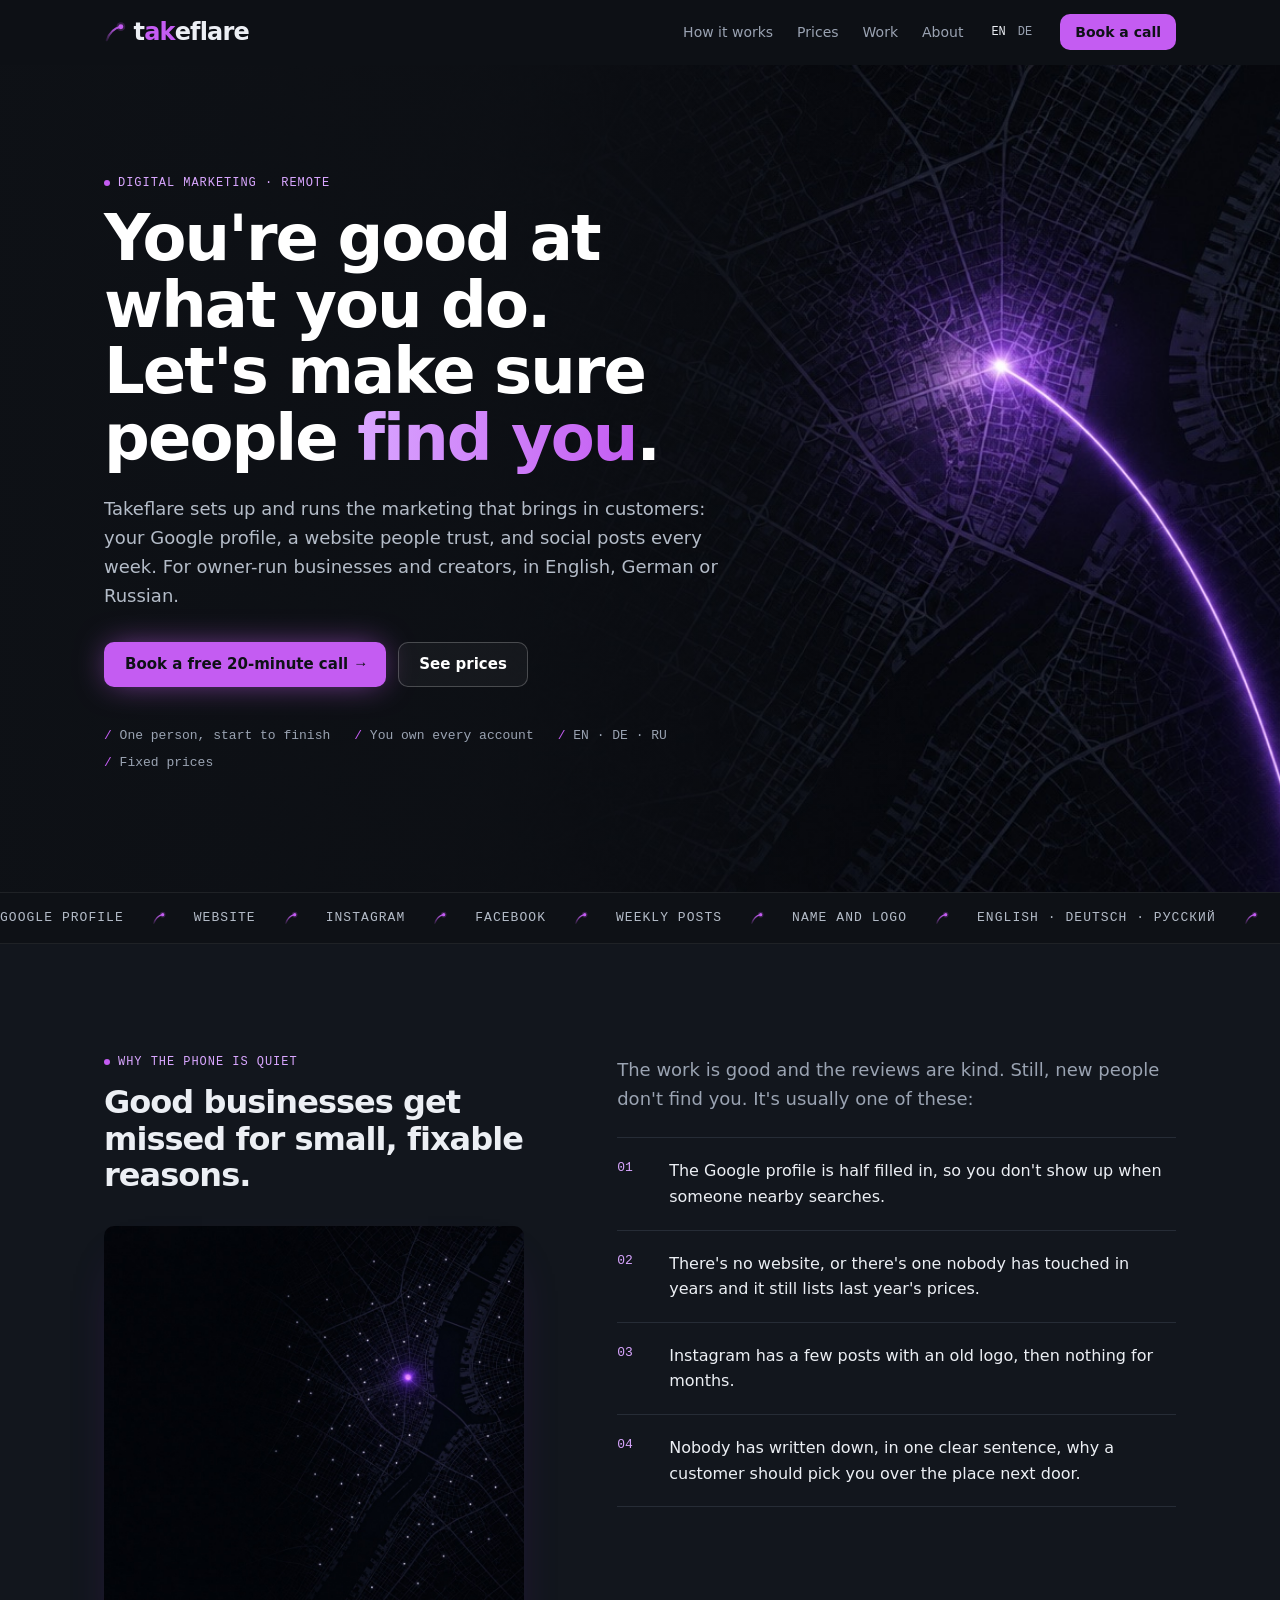
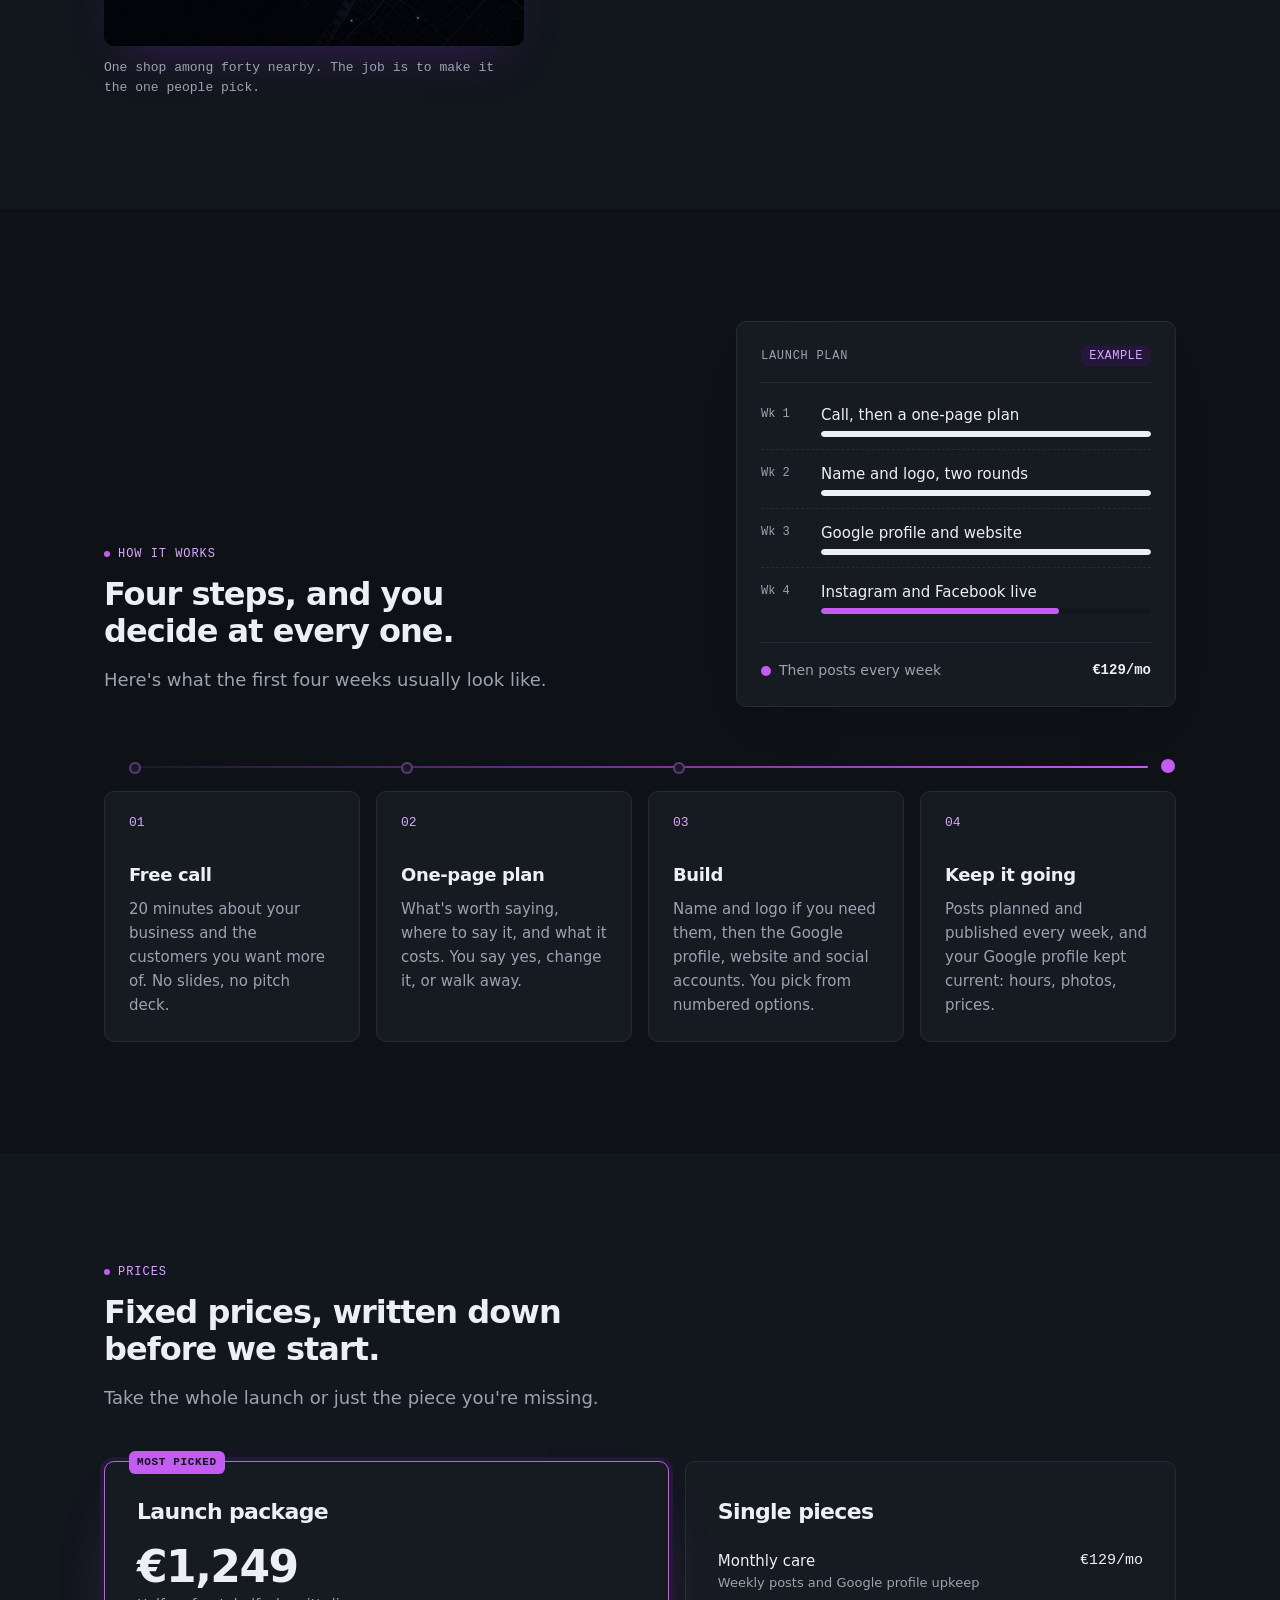
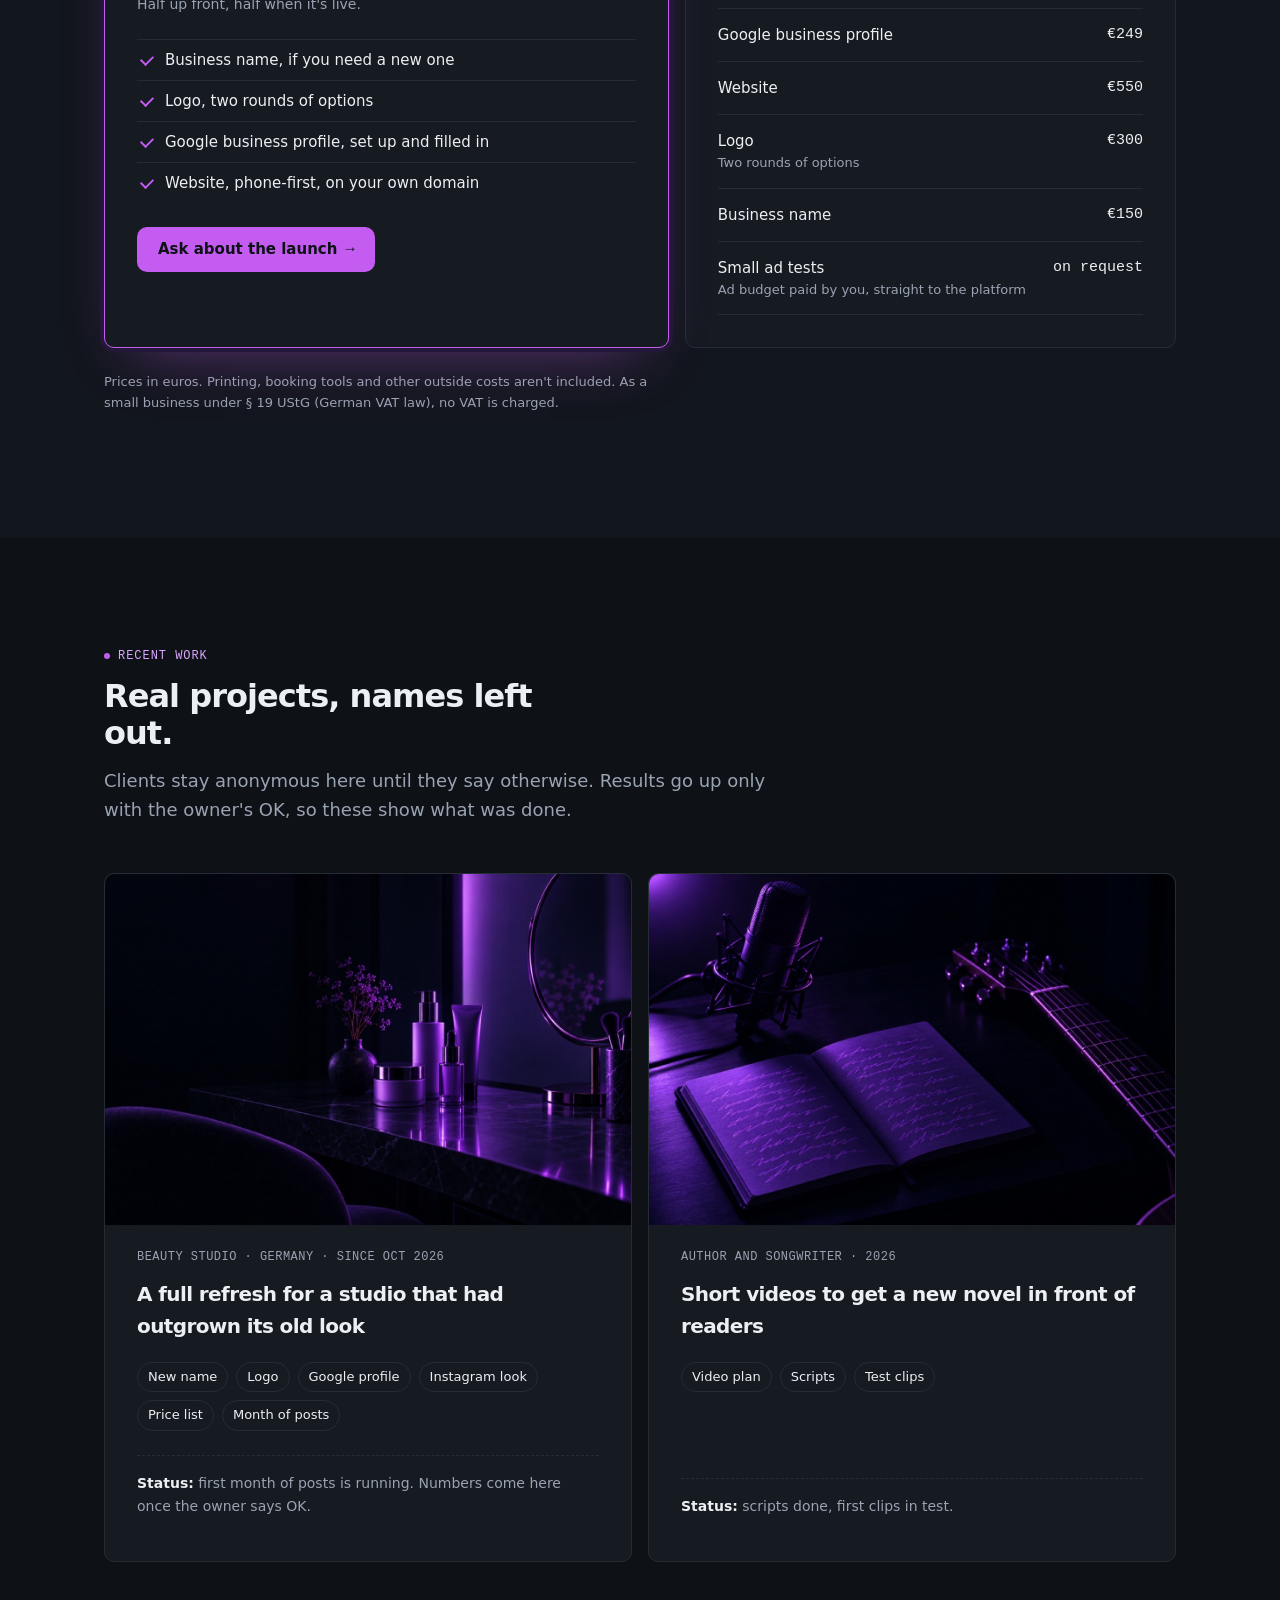
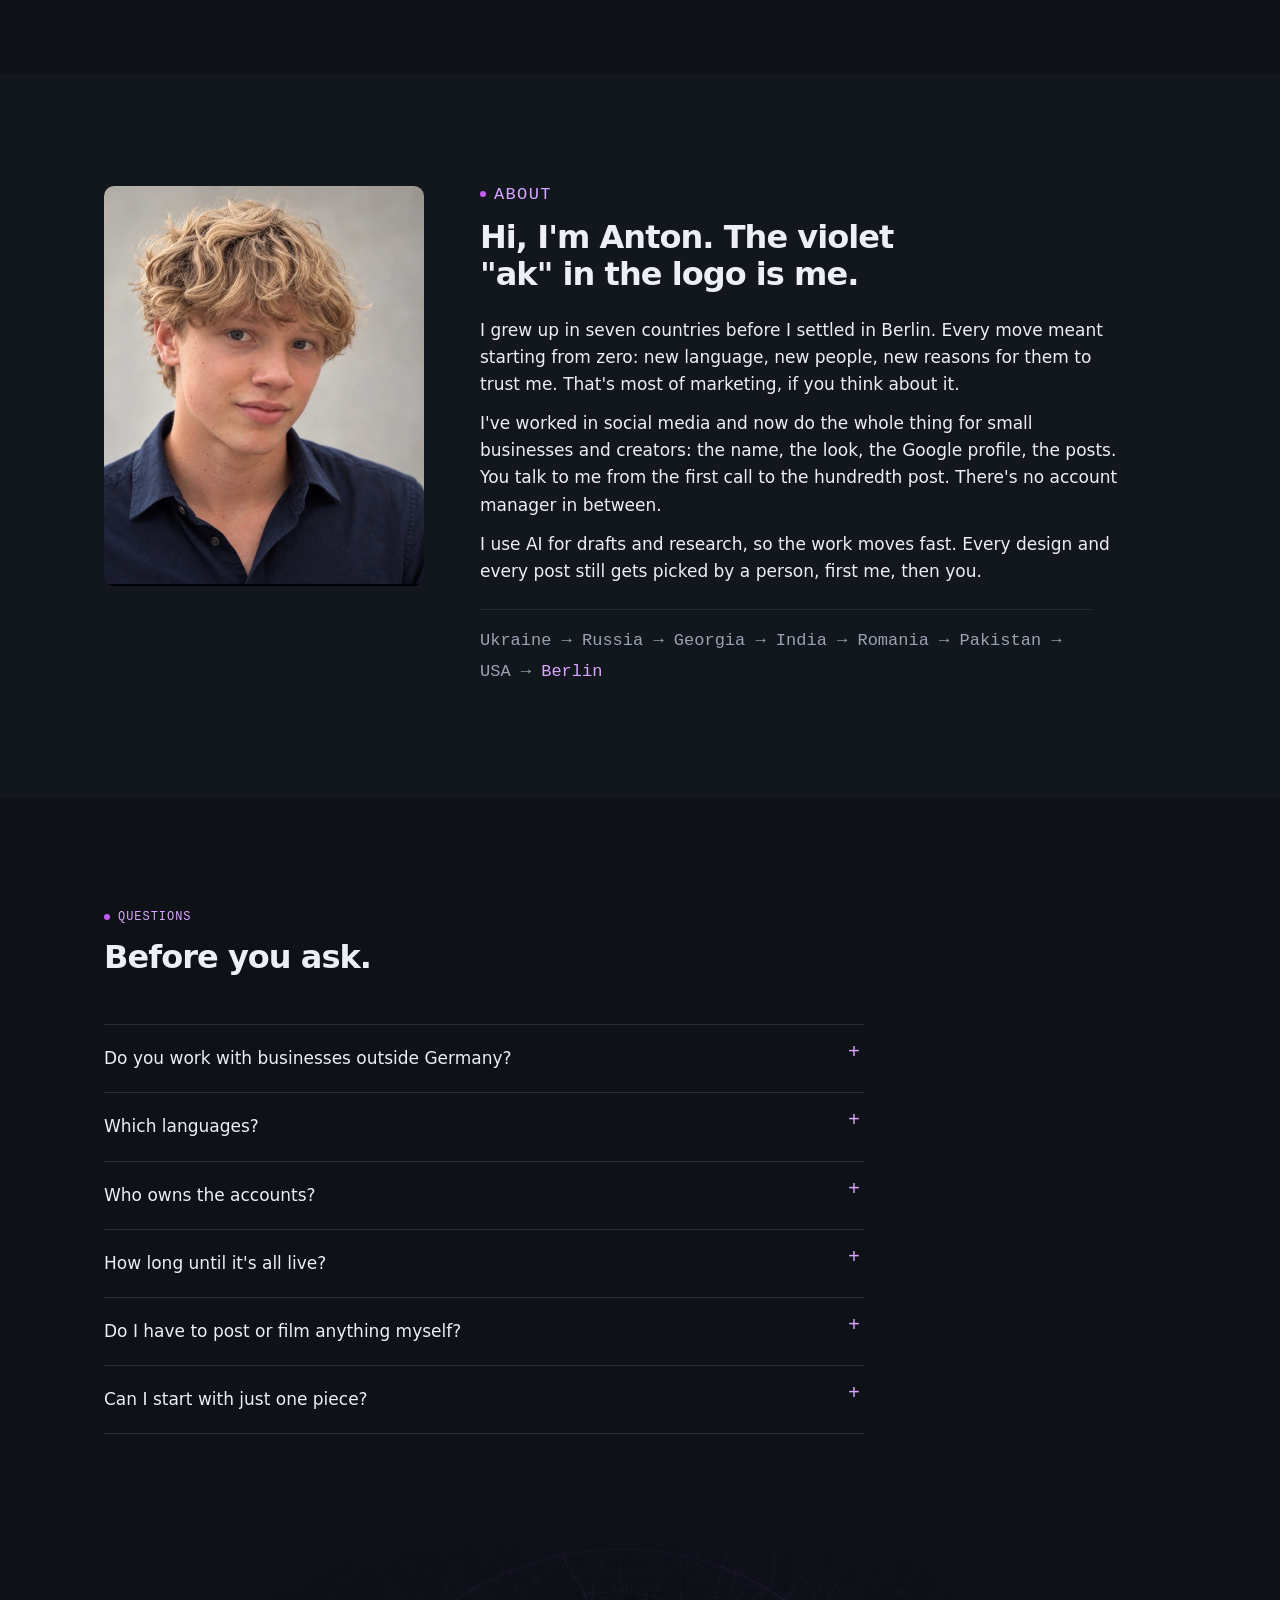
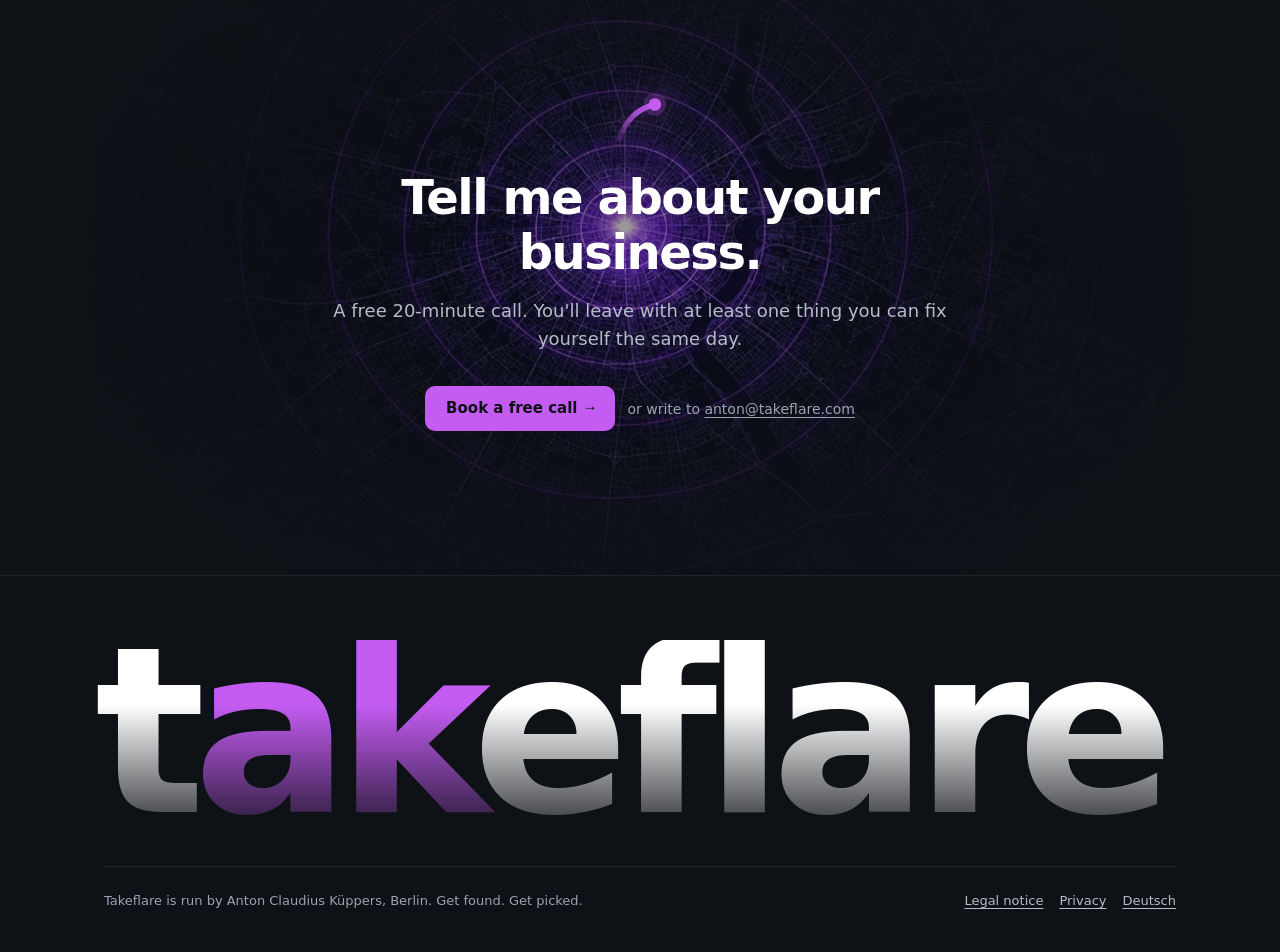
==== index.html @ 25b3a8f6 "Takeflare site v1: EN + DE, ultraviolet brand, day/night theme" ====
<!doctype html>
<html lang="en">
<head>
<meta charset="utf-8">
<meta name="viewport" content="width=device-width, initial-scale=1, viewport-fit=cover">
<title>Takeflare · Get found and picked by more customers</title>
<meta name="description" content="Takeflare sets up and runs the marketing that brings customers to owner-run businesses and creators: Google profile, website, social posts. Remote, in English, German and Russian.">
<link rel="canonical" href="https://takeflare.com/">
<link rel="alternate" hreflang="en" href="https://takeflare.com/">
<link rel="alternate" hreflang="de" href="https://takeflare.com/de/">
<link rel="alternate" hreflang="x-default" href="https://takeflare.com/">
<link rel="icon" href="/favicon.svg" type="image/svg+xml">
<link rel="icon" href="/favicon-32.png" sizes="32x32" type="image/png">
<link rel="apple-touch-icon" href="/apple-touch-icon.png">
<link rel="preload" href="/fonts/Geist-Variable.woff2" as="font" type="font/woff2" crossorigin>
<link rel="stylesheet" href="/style.css">
<meta name="theme-color" content="#0E1116">
<script>/* Light from 07:00 to 21:00 on the visitor's clock, dark the rest of the night */
(function () { var h = new Date().getHours(), t = h >= 7 && h < 21 ? "light" : "dark", q = /[?&]theme=(light|dark)/.exec(location.search); if (q) t = q[1]; document.documentElement.setAttribute("data-theme", t);
  var m = document.querySelector('meta[name="theme-color"]'); if (m) m.setAttribute("content", t === "light" ? "#F6F7F9" : "#0E1116"); })();</script>
<meta property="og:type" content="website">
<meta property="og:url" content="https://takeflare.com/">
<meta property="og:title" content="Takeflare · Get found and picked">
<meta property="og:description" content="Google profile, website and social posts for owner-run businesses and creators. One person, start to finish, remote.">
<meta property="og:image" content="https://takeflare.com/og-image.png">
<meta property="og:locale" content="en_GB">
<meta property="og:locale:alternate" content="de_DE">
<meta name="twitter:card" content="summary_large_image">
<script type="application/ld+json">
{"@context":"https://schema.org","@type":"ProfessionalService","name":"Takeflare","url":"https://takeflare.com/","description":"Digital marketing for owner-run businesses and creators: Google profile, website, social posts and monthly care.","email":"anton@takeflare.com","logo":"https://takeflare.com/apple-touch-icon.png","image":"https://takeflare.com/og-image.png","priceRange":"€€","areaServed":"Worldwide","availableLanguage":["en","de","ru"],"founder":{"@type":"Person","name":"Anton Küppers"},"address":{"@type":"PostalAddress","addressLocality":"Berlin","addressCountry":"DE"}}
</script>
</head>
<body>
<a class="skip" href="#main">Skip to content</a>

<header class="nav" id="top">
  <div class="wrap">
    <a class="wm" href="/" aria-label="takeflare, home">t<b>ak</b>eflare</a>
    <ul>
      <li><a href="#how">How it works</a></li>
      <li><a href="#prices">Prices</a></li>
      <li><a href="#work">Work</a></li>
      <li><a href="#about">About</a></li>
    </ul>
    <div class="lang" aria-label="Language"><a href="/" aria-current="page" lang="en">EN</a><a href="/de/" lang="de" hreflang="de">DE</a></div>
    <a class="btn btn-main" href="mailto:anton@takeflare.com?subject=Free%20call">Book a call</a>
  </div>
</header>

<main id="main">

<section class="hero">
  <video class="hero-vid" muted loop playsinline preload="none" aria-hidden="true" data-light="/img/hero-loop-light.mp4" data-dark="/img/hero-loop.mp4"></video>
  <div class="wrap">
    <div>
      <p class="label">Digital marketing · remote</p>
      <h1>You're good at what you do. Let's make sure people <em>find you</em>.</h1>
      <p class="lead">Takeflare sets up and runs the marketing that brings in customers: your Google profile, a website people trust, and social posts every week. For owner-run businesses and creators, in English, German or Russian.</p>
      <div class="ctas">
        <a class="btn btn-main" href="mailto:anton@takeflare.com?subject=Free%20call">Book a free 20-minute call <span class="arrow">→</span></a>
        <a class="btn btn-ghost" href="#prices">See prices</a>
      </div>
      <ul class="facts">
        <li>One person, start to finish</li>
        <li>You own every account</li>
        <li>EN · DE · RU</li>
        <li>Fixed prices</li>
      </ul>
    </div>
  </div>
</section>

<div class="ticker" aria-label="What Takeflare does: Google profile, website, Instagram, Facebook, weekly posts, name and logo, in English, German and Russian">
  <div class="track" aria-hidden="true">
    <span>Google profile</span><span>Website</span><span>Instagram</span><span>Facebook</span><span>Weekly posts</span><span>Name and logo</span><span>English · Deutsch · Русский</span>
    <span>Google profile</span><span>Website</span><span>Instagram</span><span>Facebook</span><span>Weekly posts</span><span>Name and logo</span><span>English · Deutsch · Русский</span>
  </div>
</div>

<section class="band reveal">
  <div class="wrap split">
    <div>
      <p class="label">Why the phone is quiet</p>
      <h2>Good businesses get missed for small, fixable reasons.</h2>
      <figure class="one">
        <img src="/img/one-of-many.jpg" alt="" width="900" height="900" loading="lazy">
        <figcaption>One shop among forty nearby. The job is to make it the one people pick.</figcaption>
      </figure>
    </div>
    <div>
      <p class="lead" style="margin-bottom:24px">The work is good and the reviews are kind. Still, new people don't find you. It's usually one of these:</p>
      <ul class="gaps">
        <li><span class="n">01</span><span>The Google profile is half filled in, so you don't show up when someone nearby searches.</span></li>
        <li><span class="n">02</span><span>There's no website, or there's one nobody has touched in years and it still lists last year's prices.</span></li>
        <li><span class="n">03</span><span>Instagram has a few posts with an old logo, then nothing for months.</span></li>
        <li><span class="n">04</span><span>Nobody has written down, in one clear sentence, why a customer should pick you over the place next door.</span></li>
      </ul>
    </div>
  </div>
</section>

<section id="how" class="reveal">
  <div class="wrap">
    <div class="head how-head">
      <div>
        <p class="label">How it works</p>
        <h2>Four steps, and you decide at every one.</h2>
        <p class="lead">Here's what the first four weeks usually look like.</p>
      </div>
      <div class="board" aria-label="Example launch plan">
        <div class="board-top"><span>Launch plan</span><span class="tag">Example</span></div>
        <ol class="rows">
          <li><span class="wk">Wk 1</span><span class="what">Call, then a one-page plan</span><span class="bar"><i style="--w:100%;--d:.2s"></i></span></li>
          <li><span class="wk">Wk 2</span><span class="what">Name and logo, two rounds</span><span class="bar"><i style="--w:100%;--d:.45s"></i></span></li>
          <li><span class="wk">Wk 3</span><span class="what">Google profile and website</span><span class="bar"><i style="--w:100%;--d:.7s"></i></span></li>
          <li><span class="wk">Wk 4</span><span class="what">Instagram and Facebook live</span><span class="bar"><i style="--w:72%;--d:.95s"></i></span></li>
        </ol>
        <div class="board-foot"><span><span class="spark" aria-hidden="true"></span>Then posts every week</span><strong class="mono">€129/mo</strong></div>
      </div>
    </div>
    <ol class="steps">
      <li><span class="n">01</span><h3>Free call</h3><p>20 minutes about your business and the customers you want more of. No slides, no pitch deck.</p></li>
      <li><span class="n">02</span><h3>One-page plan</h3><p>What's worth saying, where to say it, and what it costs. You say yes, change it, or walk away.</p></li>
      <li><span class="n">03</span><h3>Build</h3><p>Name and logo if you need them, then the Google profile, website and social accounts. You pick from numbered options.</p></li>
      <li><span class="n">04</span><h3>Keep it going</h3><p>Posts planned and published every week, and your Google profile kept current: hours, photos, prices.</p></li>
    </ol>
  </div>
</section>

<section id="prices" class="band reveal">
  <div class="wrap">
    <div class="head">
      <p class="label">Prices</p>
      <h2>Fixed prices, written down before we start.</h2>
      <p class="lead">Take the whole launch or just the piece you're missing.</p>
    </div>
    <div class="prices">
      <div class="card main">
        <span class="tag">Most picked</span>
        <h3>Launch package</h3>
        <p class="price">€1,249</p>
        <p class="note">Half up front, half when it's live.</p>
        <ul class="ticks">
          <li>Business name, if you need a new one</li>
          <li>Logo, two rounds of options</li>
          <li>Google business profile, set up and filled in</li>
          <li>Website, phone-first, on your own domain</li>
        </ul>
        <a class="btn btn-main" href="mailto:anton@takeflare.com?subject=Launch%20package">Ask about the launch <span class="arrow">→</span></a>
      </div>
      <div class="card">
        <h3>Single pieces</h3>
        <ul class="menu" style="margin-top:20px">
          <li><span>Monthly care<span class="sub">Weekly posts and Google profile upkeep</span></span><span>€129/mo</span></li>
          <li><span>Google business profile</span><span>€249</span></li>
          <li><span>Website</span><span>€550</span></li>
          <li><span>Logo<span class="sub">Two rounds of options</span></span><span>€300</span></li>
          <li><span>Business name</span><span>€150</span></li>
          <li><span>Small ad tests<span class="sub">Ad budget paid by you, straight to the platform</span></span><span>on request</span></li>
        </ul>
      </div>
    </div>
    <p class="fine">Prices in euros. Printing, booking tools and other outside costs aren't included. As a small business under § 19 UStG (German VAT law), no VAT is charged.</p>
  </div>
</section>

<section id="work" class="reveal">
  <div class="wrap">
    <div class="head">
      <p class="label">Recent work</p>
      <h2>Real projects, names left out.</h2>
      <p class="lead">Clients stay anonymous here until they say otherwise. Results go up only with the owner's OK, so these show what was done.</p>
    </div>
    <div class="work">
      <article class="card">
        <img class="cover" src="/img/work-beauty-studio.jpg" alt="" width="1200" height="806" loading="lazy">
        <p class="meta">Beauty studio · Germany · since Oct 2026</p>
        <h3>A full refresh for a studio that had outgrown its old look</h3>
        <ul class="chips"><li>New name</li><li>Logo</li><li>Google profile</li><li>Instagram look</li><li>Price list</li><li>Month of posts</li></ul>
        <p class="status"><b>Status:</b> first month of posts is running. Numbers come here once the owner says OK.</p>
      </article>
      <article class="card">
        <img class="cover" src="/img/work-author-songwriter.jpg" alt="" width="1200" height="806" loading="lazy">
        <p class="meta">Author and songwriter · 2026</p>
        <h3>Short videos to get a new novel in front of readers</h3>
        <ul class="chips"><li>Video plan</li><li>Scripts</li><li>Test clips</li></ul>
        <p class="status"><b>Status:</b> scripts done, first clips in test.</p>
      </article>
    </div>
  </div>
</section>

<section id="about" class="band reveal">
  <div class="wrap about">
    <img src="/img/anton.jpg" alt="Anton Küppers" width="640" height="800" loading="lazy">
    <div class="body">
      <p class="label">About</p>
      <h2 style="margin-bottom:24px">Hi, I'm Anton. The violet "ak" in the logo is me.</h2>
      <p>I grew up in seven countries before I settled in Berlin. Every move meant starting from zero: new language, new people, new reasons for them to trust me. That's most of marketing, if you think about it.</p>
      <p>I've worked in social media and now do the whole thing for small businesses and creators: the name, the look, the Google profile, the posts. You talk to me from the first call to the hundredth post. There's no account manager in between.</p>
      <p>I use AI for drafts and research, so the work moves fast. Every design and every post still gets picked by a person, first me, then you.</p>
      <p class="route">Ukraine → Russia → Georgia → India → Romania → Pakistan → USA → <b>Berlin</b></p>
    </div>
  </div>
</section>

<section class="reveal">
  <div class="wrap">
    <div class="head"><p class="label">Questions</p><h2>Before you ask.</h2></div>
    <div class="faq">
      <details><summary>Do you work with businesses outside Germany?</summary><p>Yes. Everything runs remotely over video calls, WhatsApp or email, and shared files. Clients don't need to be in Berlin.</p></details>
      <details><summary>Which languages?</summary><p>English, German and Russian, for the calls and for the posts and pages themselves.</p></details>
      <details><summary>Who owns the accounts?</summary><p>You do. Your Google profile, domain and social accounts are set up in your name. I get access to do the work, and you keep the keys if we ever stop.</p></details>
      <details><summary>How long until it's all live?</summary><p>Plan for about four weeks from the first call. It's faster if you already have a name and logo, and slower if we go back and forth on designs.</p></details>
      <details><summary>Do I have to post or film anything myself?</summary><p>No. A few photos of your place and your work help a lot, but I write, design and publish the posts. You approve them first.</p></details>
      <details><summary>Can I start with just one piece?</summary><p>Sure. A lot of people start with the Google profile, because that's where nearby customers look first.</p></details>
    </div>
  </div>
</section>

<section class="final">
  <div class="wrap">
    <img class="final-mark" src="/mark.svg" alt="" width="56" height="56">
    <h2>Tell me about your business.</h2>
    <p class="lead">A free 20-minute call. You'll leave with at least one thing you can fix yourself the same day.</p>
    <div class="ctas">
      <a class="btn btn-main" href="mailto:anton@takeflare.com?subject=Free%20call">Book a free call <span class="arrow">→</span></a>
      <span class="or">or write to <a href="mailto:anton@takeflare.com">anton@takeflare.com</a></span>
    </div>
  </div>
</section>

</main>

<footer class="big">
  <div class="wrap">
    <p class="giant" aria-hidden="true">t<b>ak</b>eflare</p>
    <div class="foot-row">
      <span>Takeflare is run by Anton Claudius Küppers, Berlin. Get found. Get picked.</span>
      <nav><a href="/impressum.html">Legal notice</a><a href="/datenschutz.html">Privacy</a><a href="/de/" hreflang="de">Deutsch</a></nav>
    </div>
  </div>
</footer>

<script>
document.documentElement.classList.add('js');
(function () {
  var nav = document.querySelector('.nav');
  var onScroll = function () { nav.classList.toggle('scrolled', window.scrollY > 8); };
  window.addEventListener('scroll', onScroll, { passive: true }); onScroll();
  var v = document.querySelector('.hero-vid');
  if (v && !window.matchMedia('(prefers-reduced-motion: reduce)').matches) {
    v.src = v.getAttribute('data-' + document.documentElement.getAttribute('data-theme'));
    v.addEventListener('canplay', function () { v.classList.add('on'); }, { once: true });
    v.play().catch(function () {});
  }
  var els = document.querySelectorAll('.reveal');
  if (!('IntersectionObserver' in window)) { els.forEach(function (e) { e.classList.add('in'); }); return; }
  var io = new IntersectionObserver(function (entries) {
    entries.forEach(function (en) { if (en.isIntersecting) { en.target.classList.add('in'); io.unobserve(en.target); } });
  }, { rootMargin: '0px 0px -10% 0px' });
  els.forEach(function (e) { io.observe(e); });
})();
</script>
</body>
</html>
---- style.css ----
/* takeflare.com, one stylesheet for every page. Design rules live outside the site folder (marketing-brand/website-status.md). */
@font-face { font-family: "Geist"; src: url("/fonts/Geist-Variable.woff2") format("woff2"); font-weight: 100 900; font-display: swap; }
@font-face { font-family: "Geist Mono"; src: url("/fonts/GeistMono-Variable.woff2") format("woff2"); font-weight: 100 900; font-display: swap; }

:root {
  --bg: #FFFFFF; --band: #F6F7F9; --surface: #FFFFFF; --ink: #12151B; --muted: #5F6672; --line: #E3E6EB;
  --flare: #C45CF2; --flare-text: #8E36C9; --flare-soft: #F6EDFD; --on-flare: #0E1116; --glow: #D9A6FF;
  --night: #0E1116;
  --radius: 10px;
  --sans: "Geist", -apple-system, BlinkMacSystemFont, "Segoe UI", system-ui, sans-serif;
  --mono: "Geist Mono", ui-monospace, SFMono-Regular, Menlo, monospace;
  /* Stage = hero, service strip, ending, footer. Light by day */
  --stage: #F6F7F9; --stage-ink: #12151B; --stage-text: #4A515C; --stage-soft: #5F6672; --stage-line: rgba(18,21,27,.08);
  --stage-fade: 246,247,249; --stage-label: var(--flare-text); --em-from: var(--flare-text);
  --ghost-bg: #FFFFFF; --ghost-ink: #12151B; --ghost-line: #D5D9E0;
  --hero-img: url("/img/hero-map-light.jpg"); --signal-img: url("/img/signal-light.jpg");
}
/* Dark by night: the page script sets data-theme from the visitor's clock (21:00 to 07:00 dark).
   Without the script the device setting decides. */
:root[data-theme="dark"] { --bg: #0E1116; --band: #12161D; --surface: #161A21; --ink: #ECEFF4; --muted: #9AA3B2; --line: #262C36;
  --flare-text: #D9A6FF; --flare-soft: #24173A; color-scheme: dark;
  --stage: #0E1116; --stage-ink: #FFFFFF; --stage-text: #B4BCC8; --stage-soft: #9AA3B2; --stage-line: rgba(255,255,255,.07);
  --stage-fade: 14,17,22; --stage-label: var(--glow); --em-from: var(--glow);
  --ghost-bg: rgba(255,255,255,.04); --ghost-ink: #FFFFFF; --ghost-line: rgba(255,255,255,.22);
  --hero-img: url("/img/hero-map.jpg"); --signal-img: url("/img/signal.jpg"); }
@media (prefers-color-scheme: dark) {
  :root:not([data-theme]) { --bg: #0E1116; --band: #12161D; --surface: #161A21; --ink: #ECEFF4; --muted: #9AA3B2; --line: #262C36;
    --flare-text: #D9A6FF; --flare-soft: #24173A; color-scheme: dark;
    --stage: #0E1116; --stage-ink: #FFFFFF; --stage-text: #B4BCC8; --stage-soft: #9AA3B2; --stage-line: rgba(255,255,255,.07);
    --stage-fade: 14,17,22; --stage-label: var(--glow); --em-from: var(--glow);
    --ghost-bg: rgba(255,255,255,.04); --ghost-ink: #FFFFFF; --ghost-line: rgba(255,255,255,.22);
    --hero-img: url("/img/hero-map.jpg"); --signal-img: url("/img/signal.jpg"); }
}

* { box-sizing: border-box; }
html { -webkit-text-size-adjust: 100%; scroll-behavior: smooth; }
body { margin: 0; background: var(--bg); color: var(--ink); font: 400 16px/1.6 var(--sans); }
img { max-width: 100%; display: block; }
a { color: var(--flare-text); text-underline-offset: 3px; }
h1, h2, h3 { font-weight: 600; letter-spacing: -0.03em; margin: 0; }
p { margin: 0 0 12px; }
.mono { font-family: var(--mono); font-variant-numeric: tabular-nums; }
.wrap { max-width: 1120px; margin: 0 auto; padding: 0 24px; }
.skip { position: absolute; left: -9999px; }
.skip:focus { left: 16px; top: 16px; background: var(--ink); color: var(--bg); padding: 8px 12px; border-radius: var(--radius); z-index: 10; }
:focus-visible { outline: 2px solid var(--flare); outline-offset: 3px; }

::selection { background: var(--flare); color: #0E1116; }

/* Wordmark: always lowercase, a + k in violet, the flare symbol in front */
.wm { font-weight: 600; letter-spacing: -0.035em; color: var(--ink); text-decoration: none; line-height: 1; display: inline-flex; align-items: center; }
.wm::before { content: ""; width: .95em; height: .95em; margin-right: .28em; background: url("/mark.svg") center / contain no-repeat; flex: none; }
.wm b { font-weight: inherit; color: var(--flare); }

/* Nav */
.nav { position: sticky; top: 0; z-index: 5; background: color-mix(in srgb, var(--bg) 88%, transparent); backdrop-filter: blur(10px); -webkit-backdrop-filter: blur(10px); border-bottom: 1px solid transparent; transition: border-color .2s; }
.nav.scrolled { border-bottom-color: var(--line); }
.nav .wrap { display: flex; align-items: center; gap: 24px; height: 64px; }
.nav .wm { font-size: 24px; }
.nav ul { display: flex; gap: 24px; list-style: none; margin: 0 0 0 auto; padding: 0; font-size: 14px; }
.nav ul a { color: var(--muted); text-decoration: none; }
.nav ul a:hover { color: var(--ink); }
.lang { font: 500 12px/1 var(--mono); color: var(--muted); display: flex; gap: 4px; }
.lang a { color: var(--muted); text-decoration: none; padding: 6px 4px; }
.lang a[aria-current] { color: var(--ink); }

/* Buttons */
.btn { display: inline-flex; align-items: center; gap: 8px; font: 600 15px/1 var(--sans); text-decoration: none; padding: 14px 20px; border-radius: var(--radius); border: 1px solid transparent; cursor: pointer; transition: transform .15s, background .15s; }
.btn-main { background: var(--flare); color: var(--on-flare); }
.btn-main:hover { background: #CF7AF5; transform: translateY(-1px); }
.btn-ghost { color: var(--ink); border-color: var(--line); background: var(--surface); }
.btn-ghost:hover { border-color: var(--muted); }
.nav .btn { padding: 10px 14px; font-size: 14px; }
.arrow { font-family: var(--mono); }

/* Sections */
section { padding: 112px 0; }
.band { background: var(--band); }
.label { font: 500 12px/1 var(--mono); letter-spacing: .08em; text-transform: uppercase; color: var(--flare-text); margin: 0 0 16px; display: flex; align-items: center; gap: 8px; }
.label::before { content: ""; width: 6px; height: 6px; border-radius: 50%; background: var(--flare); }
h2 { font-size: 32px; line-height: 1.15; max-width: 22ch; }
.lead { font-size: 18px; color: var(--muted); max-width: 60ch; }
.head { margin-bottom: 48px; }
.head .lead { margin-top: 16px; }

/* Hero: the city-map flare (Higgsfield) sits on the right; light by day, dark by night */
.hero { padding: 112px 0 120px; position: relative; overflow: hidden; background: var(--stage) var(--hero-img) 85% center / cover no-repeat; color: var(--stage-ink); }
.hero-vid { position: absolute; inset: 0; width: 100%; height: 100%; object-fit: cover; object-position: 85% center; opacity: 0; transition: opacity .8s ease; }
.hero-vid.on { opacity: 1; }
.hero::before { content: ""; position: absolute; inset: 0; z-index: 1; background: linear-gradient(90deg, rgba(var(--stage-fade),.96) 0%, rgba(var(--stage-fade),.82) 38%, rgba(var(--stage-fade),0) 72%); pointer-events: none; }
.hero .wrap { position: relative; z-index: 2; }
.hero .wrap > div { max-width: 620px; }
.hero h1 { font-size: clamp(40px, 6vw, 64px); line-height: 1.04; color: var(--stage-ink); }
.hero h1 em { font-style: normal; background: linear-gradient(90deg, var(--em-from), var(--flare)); -webkit-background-clip: text; background-clip: text; color: transparent; }
.hero .label { color: var(--stage-label); }
.hero .lead { margin: 24px 0 32px; color: var(--stage-text); }
.hero .btn-ghost { background: var(--ghost-bg); color: var(--ghost-ink); border-color: var(--ghost-line); }
.hero .btn-ghost:hover { border-color: var(--stage-soft); }
.hero .facts { color: var(--stage-soft); }
.hero .btn-main { box-shadow: 0 0 32px -6px rgba(196,92,242,.7); }
.how-head { display: grid; grid-template-columns: 1fr minmax(0, 440px); gap: 56px; align-items: end; }
.how-head h2 { max-width: 16ch; }
.ctas { display: flex; flex-wrap: wrap; gap: 12px; align-items: center; }
.ctas .or { font-size: 14px; color: var(--muted); }
.facts { display: flex; flex-wrap: wrap; gap: 8px 24px; margin: 40px 0 0; padding: 0; list-style: none; font: 400 13px/1.4 var(--mono); color: var(--muted); }
.facts li::before { content: "/ "; color: var(--flare); }

/* Service strip under the hero */
.ticker { background: var(--stage); border-top: 1px solid var(--stage-line); border-bottom: 1px solid var(--stage-line); overflow: hidden; padding: 18px 0; }
.ticker .track { display: flex; width: max-content; animation: tick 48s linear infinite; }
.ticker span { font: 500 13px/1 var(--mono); letter-spacing: .08em; text-transform: uppercase; color: var(--stage-text); white-space: nowrap; display: inline-flex; align-items: center; }
.ticker span::after { content: ""; width: 14px; height: 14px; margin: 0 28px; background: url("/mark.svg") center / contain no-repeat; }
@keyframes tick { to { transform: translateX(-50%); } }

/* "One among many" picture in the problem section */
.one { margin: 32px 0 0; max-width: 420px; }
.one img { border-radius: var(--radius); width: 100%; height: auto; box-shadow: 0 24px 48px -24px rgba(110,40,170,.45); }
.one figcaption { font: 400 13px/1.5 var(--mono); color: var(--muted); margin-top: 12px; }

/* Launch board (example plan in How it works) */
.board { background: var(--surface); border: 1px solid var(--line); border-radius: var(--radius); padding: 24px; box-shadow: 0 1px 2px rgba(18,21,27,.04), 0 24px 48px -24px rgba(18,21,27,.18); }
.board-top { display: flex; justify-content: space-between; align-items: center; font: 500 12px/1 var(--mono); letter-spacing: .06em; text-transform: uppercase; color: var(--muted); padding-bottom: 16px; border-bottom: 1px solid var(--line); }
.board-top .tag { color: var(--flare-text); background: var(--flare-soft); padding: 4px 8px; border-radius: 6px; letter-spacing: .04em; }
.rows { list-style: none; margin: 0; padding: 8px 0 0; }
.rows li { display: grid; grid-template-columns: 48px 1fr; gap: 4px 12px; padding: 12px 0; border-bottom: 1px dashed var(--line); }
.rows li:last-child { border-bottom: 0; }
.rows .wk { font: 500 12px/1.5 var(--mono); color: var(--muted); grid-row: span 2; padding-top: 2px; }
.rows .what { font-size: 15px; font-weight: 500; }
.bar { height: 6px; border-radius: 3px; background: var(--band); position: relative; overflow: hidden; }
.bar i { position: absolute; inset: 0 auto 0 0; width: var(--w); background: var(--ink); border-radius: 3px; transform-origin: left; }
.js .reveal.in .bar i { animation: fill .9s cubic-bezier(.2,.7,.2,1) both; animation-delay: calc(var(--d) + .3s); }
.rows li:last-child .bar i { background: var(--flare); }
.board-foot { display: flex; justify-content: space-between; align-items: center; margin-top: 16px; padding-top: 16px; border-top: 1px solid var(--line); font-size: 14px; color: var(--muted); }
.board-foot strong { color: var(--ink); font-weight: 600; }
.spark { width: 10px; height: 10px; border-radius: 50%; background: var(--flare); box-shadow: 0 0 0 0 rgba(196,92,242,.5); animation: spark 2.4s ease-out 1.4s infinite; display: inline-block; margin-right: 8px; vertical-align: middle; }
@keyframes fill { from { transform: scaleX(0); } to { transform: scaleX(1); } }
@keyframes spark { 0% { box-shadow: 0 0 0 0 rgba(196,92,242,.55); } 70%, 100% { box-shadow: 0 0 0 14px rgba(196,92,242,0); } }

/* Problem list */
.split { display: grid; grid-template-columns: .9fr 1.1fr; gap: 56px; align-items: start; }
.gaps { list-style: none; margin: 0; padding: 0; border-top: 1px solid var(--line); }
.gaps li { display: grid; grid-template-columns: 40px 1fr; gap: 12px; padding: 20px 0; border-bottom: 1px solid var(--line); }
.gaps .n { font: 500 13px/1.6 var(--mono); color: var(--flare-text); }

/* Steps */
.steps { display: grid; grid-template-columns: repeat(4, 1fr); gap: 16px; list-style: none; margin: 0; padding: 0; counter-reset: s; }
.steps li { background: var(--surface); border: 1px solid var(--line); border-radius: var(--radius); padding: 24px; position: relative; }
.steps .n { font: 500 13px/1 var(--mono); color: var(--flare-text); display: block; margin-bottom: 32px; }
.steps h3 { font-size: 18px; margin-bottom: 8px; letter-spacing: -0.02em; }
.steps p { font-size: 15px; color: var(--muted); margin: 0; }
/* The flare line: runs across the four steps and lands on step 04 */
@media (min-width: 901px) {
  .steps { position: relative; padding-top: 36px; }
  .steps::before { content: ""; position: absolute; top: 11px; left: 28px; right: 28px; height: 2px; border-radius: 2px; background: linear-gradient(90deg, rgba(196,92,242,.08), var(--flare)); }
  .steps li::before { content: ""; position: absolute; top: -30px; left: 24px; width: 8px; height: 8px; border-radius: 50%; background: var(--surface); border: 2px solid rgba(196,92,242,.45); }
  .steps li:last-child::before { left: auto; right: 0; top: -33px; width: 14px; height: 14px; border: 0; background: var(--flare); animation: spark 2.4s ease-out 1.4s infinite; }
}

/* Prices */
.prices { display: grid; grid-template-columns: 1.15fr 1fr; gap: 16px; align-items: stretch; }
.card { background: var(--surface); border: 1px solid var(--line); border-radius: var(--radius); padding: 32px; }
.card.main { border-color: var(--flare); position: relative; box-shadow: 0 0 0 4px var(--flare-soft), 0 30px 60px -30px rgba(196,92,242,.45); }
.card.main .tag { position: absolute; top: -11px; left: 24px; background: var(--flare); color: var(--on-flare); font: 600 11px/1 var(--mono); letter-spacing: .06em; text-transform: uppercase; padding: 6px 8px; border-radius: 6px; }
.card h3 { font-size: 22px; }
.price { font: 600 44px/1 var(--sans); font-variant-numeric: tabular-nums; letter-spacing: -0.035em; margin: 16px 0 4px; }
.price small { font-size: 15px; color: var(--muted); letter-spacing: 0; }
.card .note { font-size: 14px; color: var(--muted); }
.ticks { list-style: none; margin: 24px 0; padding: 0; }
.ticks li { padding: 8px 0 8px 28px; position: relative; border-top: 1px solid var(--line); font-size: 15px; }
.ticks li::before { content: ""; position: absolute; left: 4px; top: 15px; width: 10px; height: 6px; border-left: 2px solid var(--flare); border-bottom: 2px solid var(--flare); transform: rotate(-45deg); }
.menu { list-style: none; margin: 0; padding: 0; }
.menu li { display: flex; justify-content: space-between; gap: 16px; padding: 14px 0; border-bottom: 1px solid var(--line); font-size: 15px; }
.menu li:first-child { padding-top: 0; }
.menu li > span:last-child { font-family: var(--mono); font-variant-numeric: tabular-nums; white-space: nowrap; }
.menu .sub { display: block; font-size: 13px; color: var(--muted); }
.fine { font-size: 13px; color: var(--muted); margin-top: 24px; max-width: 70ch; }

/* Work */
.work { display: grid; grid-template-columns: repeat(2, 1fr); gap: 16px; }
.work .card { display: flex; flex-direction: column; }
.work .cover { display: block; width: calc(100% + 64px); max-width: none; height: auto; aspect-ratio: 3 / 2; object-fit: cover; margin: -32px -32px 24px; border-radius: var(--radius) var(--radius) 0 0; }
.work .meta { font: 500 12px/1.4 var(--mono); color: var(--muted); letter-spacing: .04em; text-transform: uppercase; margin-bottom: 12px; }
.work h3 { font-size: 20px; margin-bottom: 12px; }
.chips { display: flex; flex-wrap: wrap; gap: 8px; list-style: none; margin: 8px 0 24px; padding: 0; }
.chips li { font-size: 13px; border: 1px solid var(--line); border-radius: 999px; padding: 4px 10px; }
.status { margin-top: auto; padding-top: 16px; border-top: 1px dashed var(--line); font-size: 14px; color: var(--muted); }
.status b { color: var(--ink); font-weight: 600; }

/* About */
.about { display: grid; grid-template-columns: 320px 1fr; gap: 56px; align-items: start; }
.about img { border-radius: var(--radius); aspect-ratio: 4/5; object-fit: cover; width: 100%; height: auto; }
.about .body p { font-size: 17px; max-width: 60ch; }
.route { font: 400 13px/1.8 var(--mono); color: var(--muted); margin: 24px 0 0; padding: 16px 0 0; border-top: 1px solid var(--line); }
.route b { color: var(--flare-text); font-weight: 500; }

/* FAQ */
.faq { max-width: 760px; border-top: 1px solid var(--line); }
.faq details { border-bottom: 1px solid var(--line); }
.faq summary { cursor: pointer; list-style: none; padding: 20px 32px 20px 0; font-weight: 500; font-size: 17px; position: relative; }
.faq summary::-webkit-details-marker { display: none; }
.faq summary::after { content: "+"; position: absolute; right: 4px; top: 18px; font: 400 20px/1 var(--mono); color: var(--flare-text); transition: transform .2s; }
.faq details[open] summary::after { transform: rotate(45deg); }
.faq details p { color: var(--muted); padding: 0 32px 20px 0; margin: 0; max-width: 64ch; }

/* Final CTA */
.final { background: var(--stage) var(--signal-img) center / min(1100px, 160%) no-repeat; color: var(--stage-ink); text-align: center; position: relative; padding: 144px 0; }
.final::before { content: ""; position: absolute; inset: 0; background: radial-gradient(ellipse 50% 60% at 50% 50%, rgba(var(--stage-fade),.35), rgba(var(--stage-fade),.85) 70%, var(--stage)); pointer-events: none; }
.final .wrap { position: relative; }
.final-mark { width: 56px; height: 56px; margin: 0 auto 24px; filter: drop-shadow(0 0 18px rgba(196,92,242,.6)); }
.final h2 { margin: 0 auto; max-width: 20ch; font-size: clamp(32px, 4.5vw, 48px); color: var(--stage-ink); }
.final .lead { color: var(--stage-text); margin: 16px auto 32px; }
.final .ctas { justify-content: center; }
.final .or, .final .or a { color: var(--stage-soft); }
.final .btn-main:focus-visible { outline-color: var(--stage-ink); }

/* Footer */
footer { padding: 32px 0 48px; font-size: 13px; color: var(--muted); border-top: 1px solid var(--line); }
footer .wrap { display: flex; flex-wrap: wrap; gap: 12px 24px; justify-content: space-between; align-items: center; }
footer .wm { font-size: 18px; }
footer a { color: inherit; }
footer nav { display: flex; gap: 16px; }
/* Big footer on the home pages: the wordmark as a sign-off */
footer.big { background: var(--stage); color: var(--stage-soft); border-top: 1px solid var(--stage-line); padding: 64px 0 40px; overflow: hidden; }
footer.big .wrap { display: block; }
.giant { font-weight: 600; letter-spacing: -0.055em; line-height: .8; font-size: clamp(72px, 19vw, 232px); color: var(--stage-ink); margin: 0 0 40px -0.04em; -webkit-mask-image: linear-gradient(180deg, #000 35%, rgba(0,0,0,.18)); mask-image: linear-gradient(180deg, #000 35%, rgba(0,0,0,.18)); white-space: nowrap; }
.giant b { font-weight: inherit; color: var(--flare); }
.foot-row { display: flex; flex-wrap: wrap; gap: 12px 24px; justify-content: space-between; align-items: center; padding-top: 24px; border-top: 1px solid var(--stage-line); }
footer.big a { color: var(--stage-text); }

/* Legal pages */
.legal { max-width: 720px; margin: 0 auto; padding: 48px 24px 72px; }
.legal h1 { font-size: 32px; line-height: 1.15; margin-bottom: 8px; }
.legal h2 { font-size: 18px; margin: 32px 0 6px; letter-spacing: -0.01em; max-width: none; }
.legal .en { background: var(--band); border: 1px solid var(--line); border-radius: var(--radius); padding: 16px; font-size: 14px; color: var(--muted); margin: 16px 0 8px; }

/* Reveal on scroll (only when JS runs and motion is fine) */
.js .reveal { opacity: 0; transform: translateY(12px); transition: opacity .6s ease, transform .6s ease; }
.js .reveal.in { opacity: 1; transform: none; }

@media (prefers-reduced-motion: reduce) {
  html { scroll-behavior: auto; }
  *, *::before, *::after { animation: none !important; transition: none !important; }
  .js .reveal { opacity: 1; transform: none; }
  .hero-vid { display: none; }
}

.hero .wrap > *, .split > *, .prices > *, .work > *, .steps > *, .about > * { min-width: 0; }
.menu li > span:first-child { flex: 1; min-width: 0; }
.menu li > span:first-child, .ticks li, .chips li { overflow-wrap: break-word; hyphens: auto; }

@media (max-width: 900px) {
  .nav ul { display: none; }
  .nav .lang { margin-left: auto; }
  section { padding: 72px 0; }
  .hero { padding: 260px 0 72px; background-size: auto 520px; background-position: 72% top; }
  .hero-vid { height: 520px; object-position: 72% center; }
  .hero::before { background: linear-gradient(180deg, rgba(var(--stage-fade),0) 0%, rgba(var(--stage-fade),.15) 28%, rgba(var(--stage-fade),.92) 52%, var(--stage) 70%); }
  .split, .prices, .about, .how-head { grid-template-columns: 1fr; gap: 40px; }
  .steps { grid-template-columns: repeat(2, 1fr); }
  .about img { max-width: 280px; }
  .final { padding: 96px 0; }
}
@media (max-width: 600px) {
  .wrap { padding: 0 16px; }
  .nav .wrap { gap: 12px; }
  .nav .btn { display: none; }
  .steps, .work { grid-template-columns: 1fr; }
  .card { padding: 24px; }
  .work .cover { width: calc(100% + 48px); margin: -24px -24px 20px; }
  .ctas .btn { width: 100%; justify-content: center; }
  .ctas .or { width: 100%; text-align: center; }
}
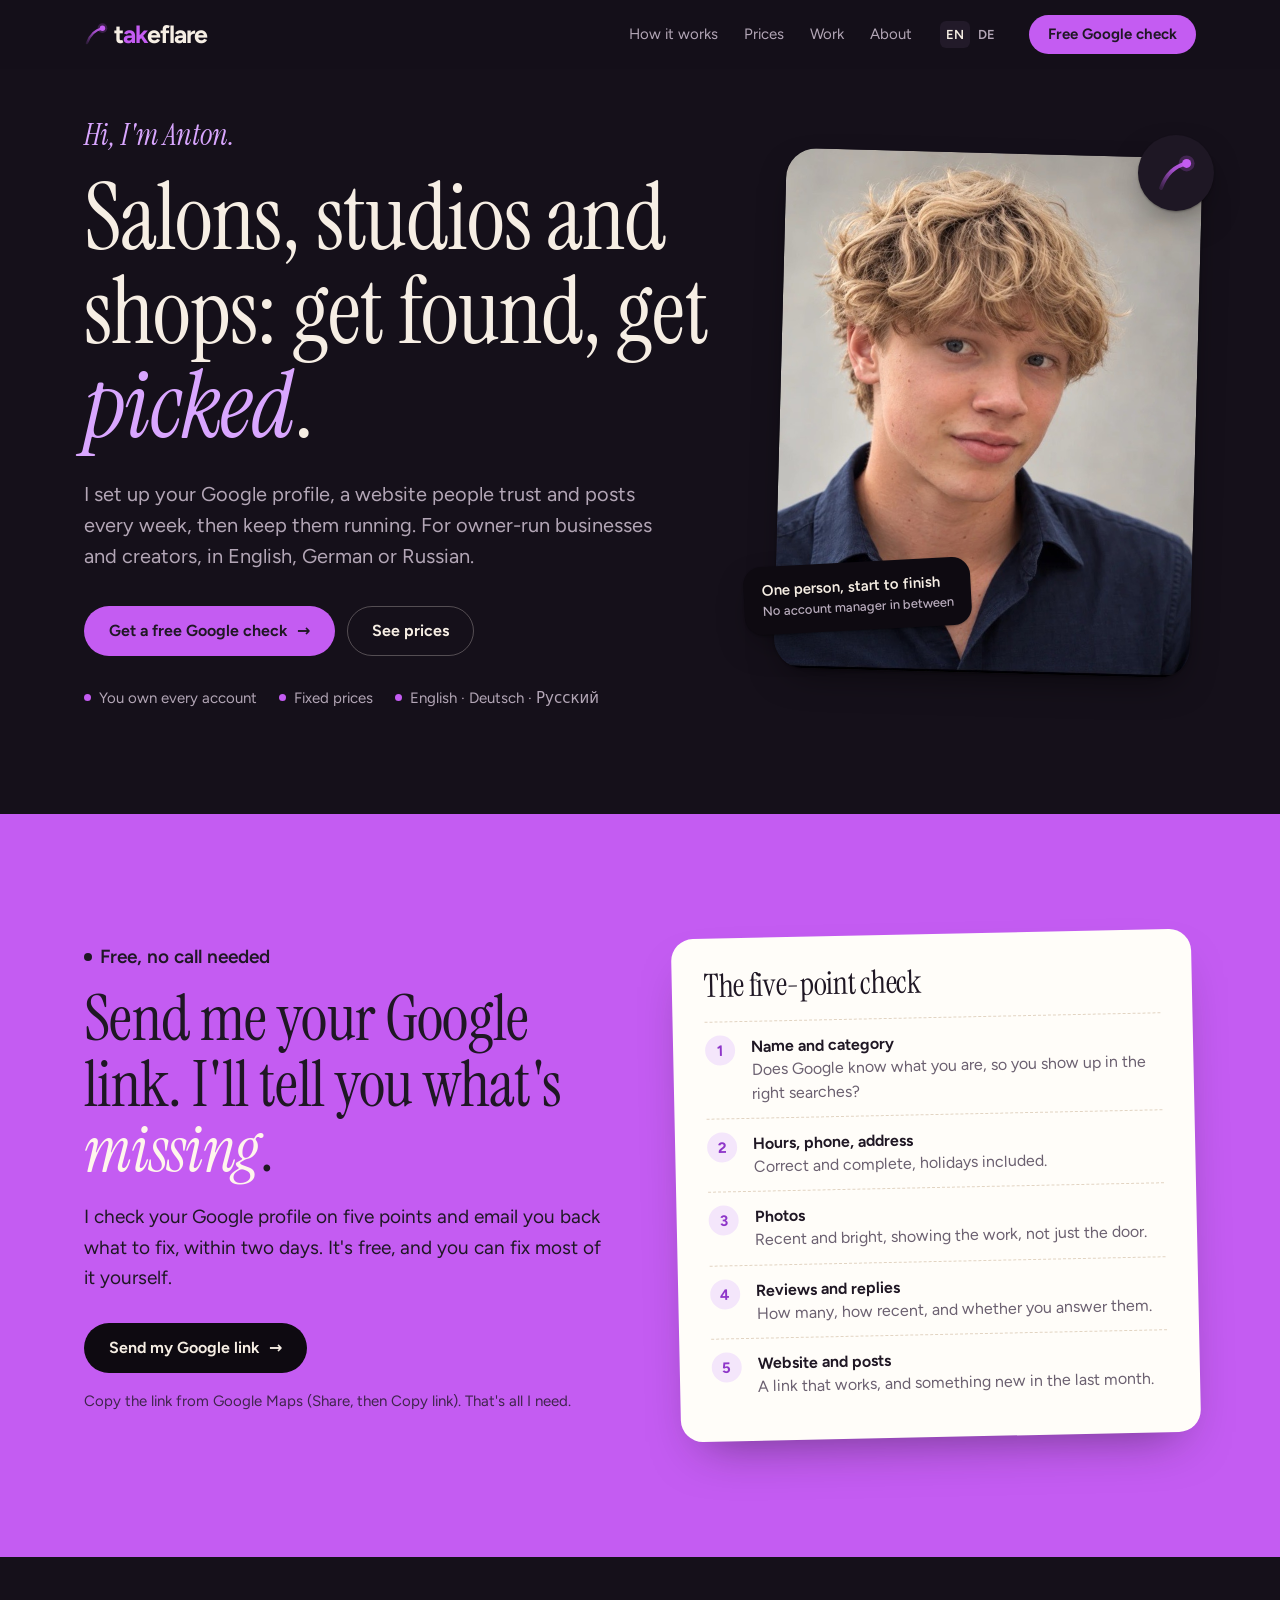
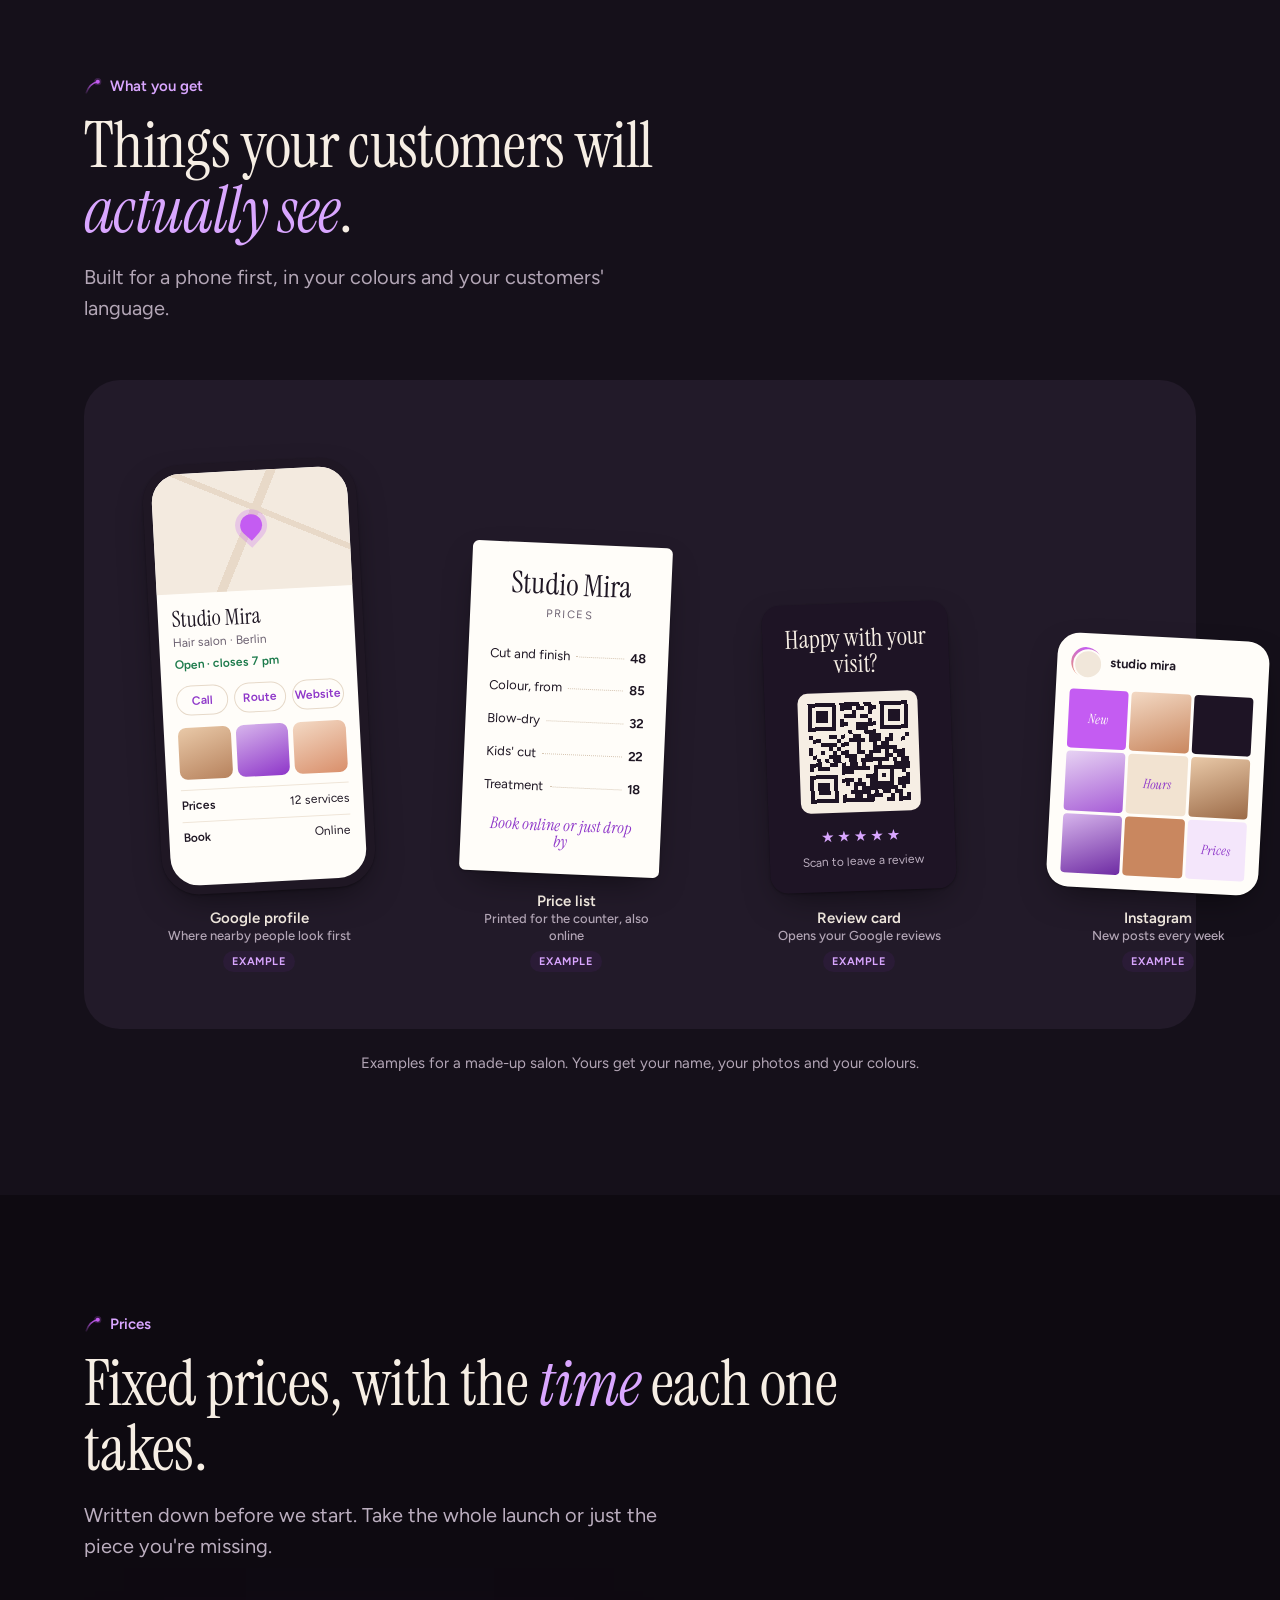
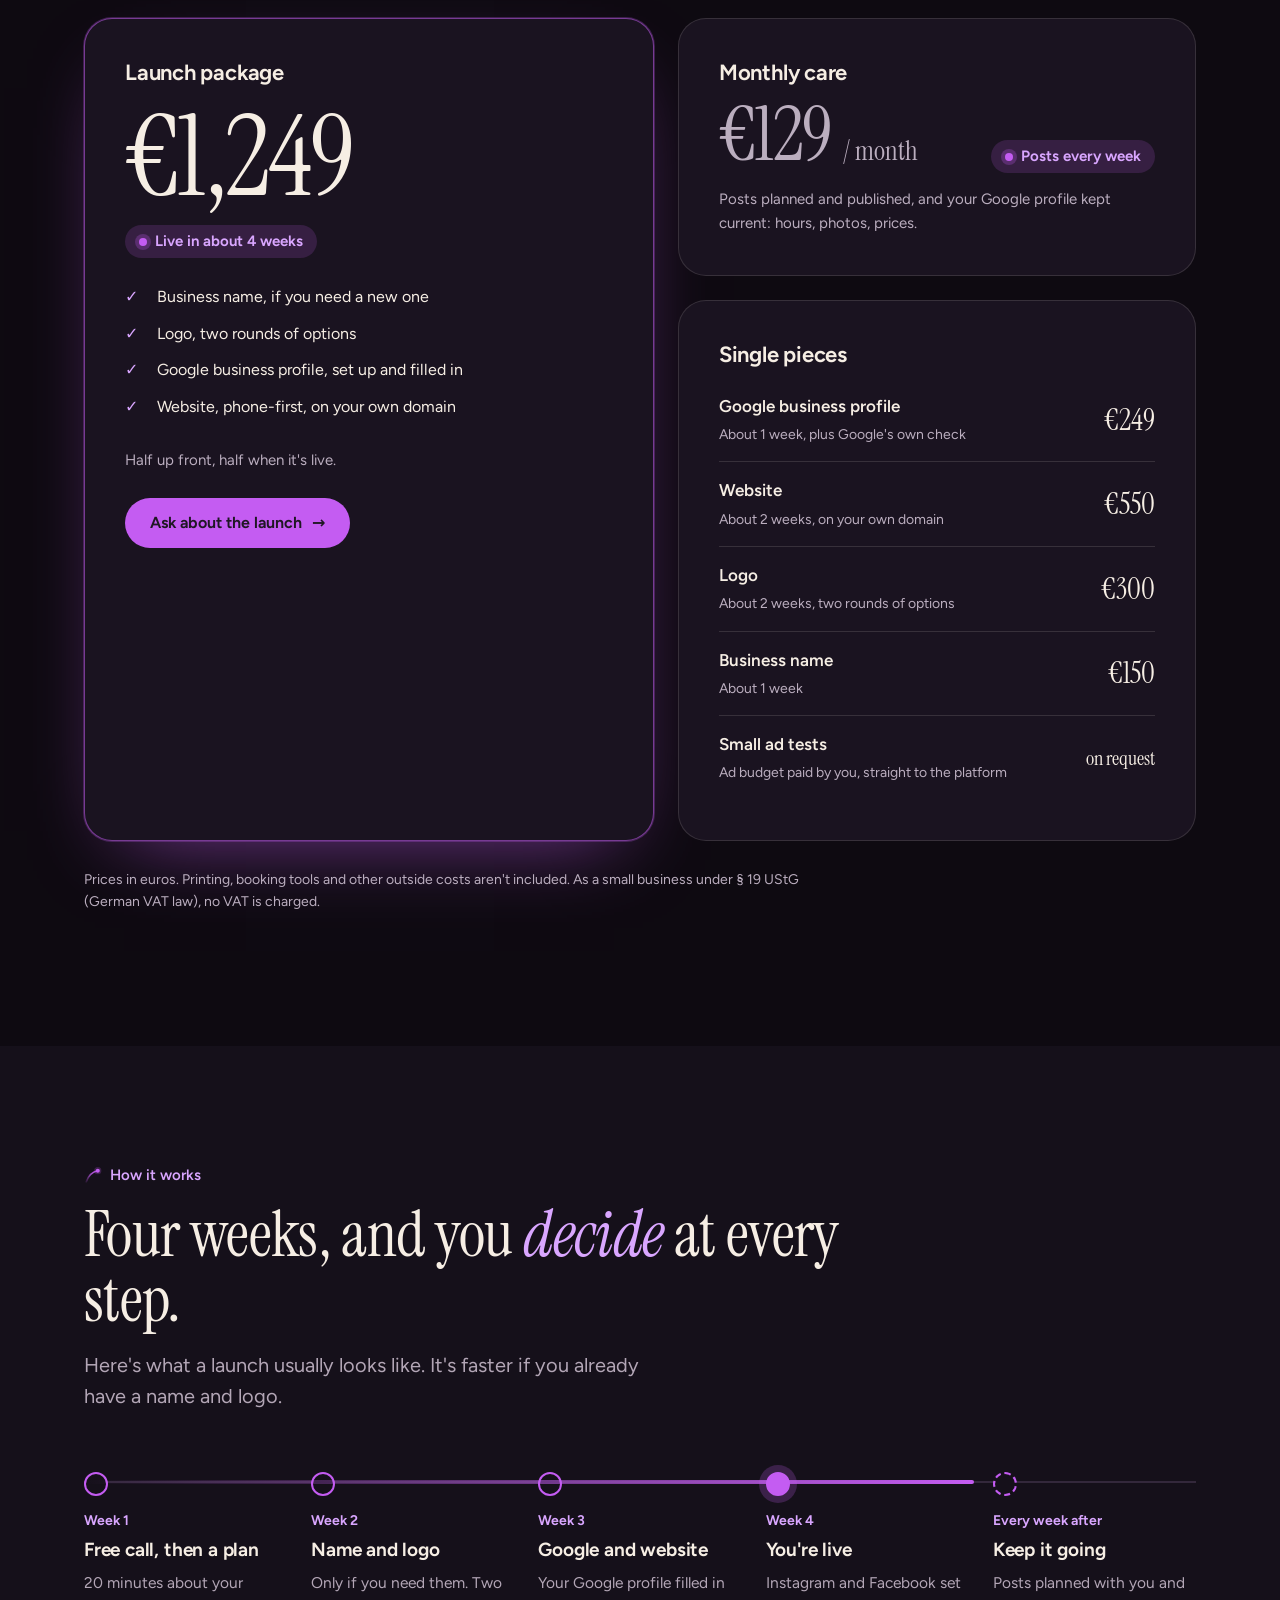
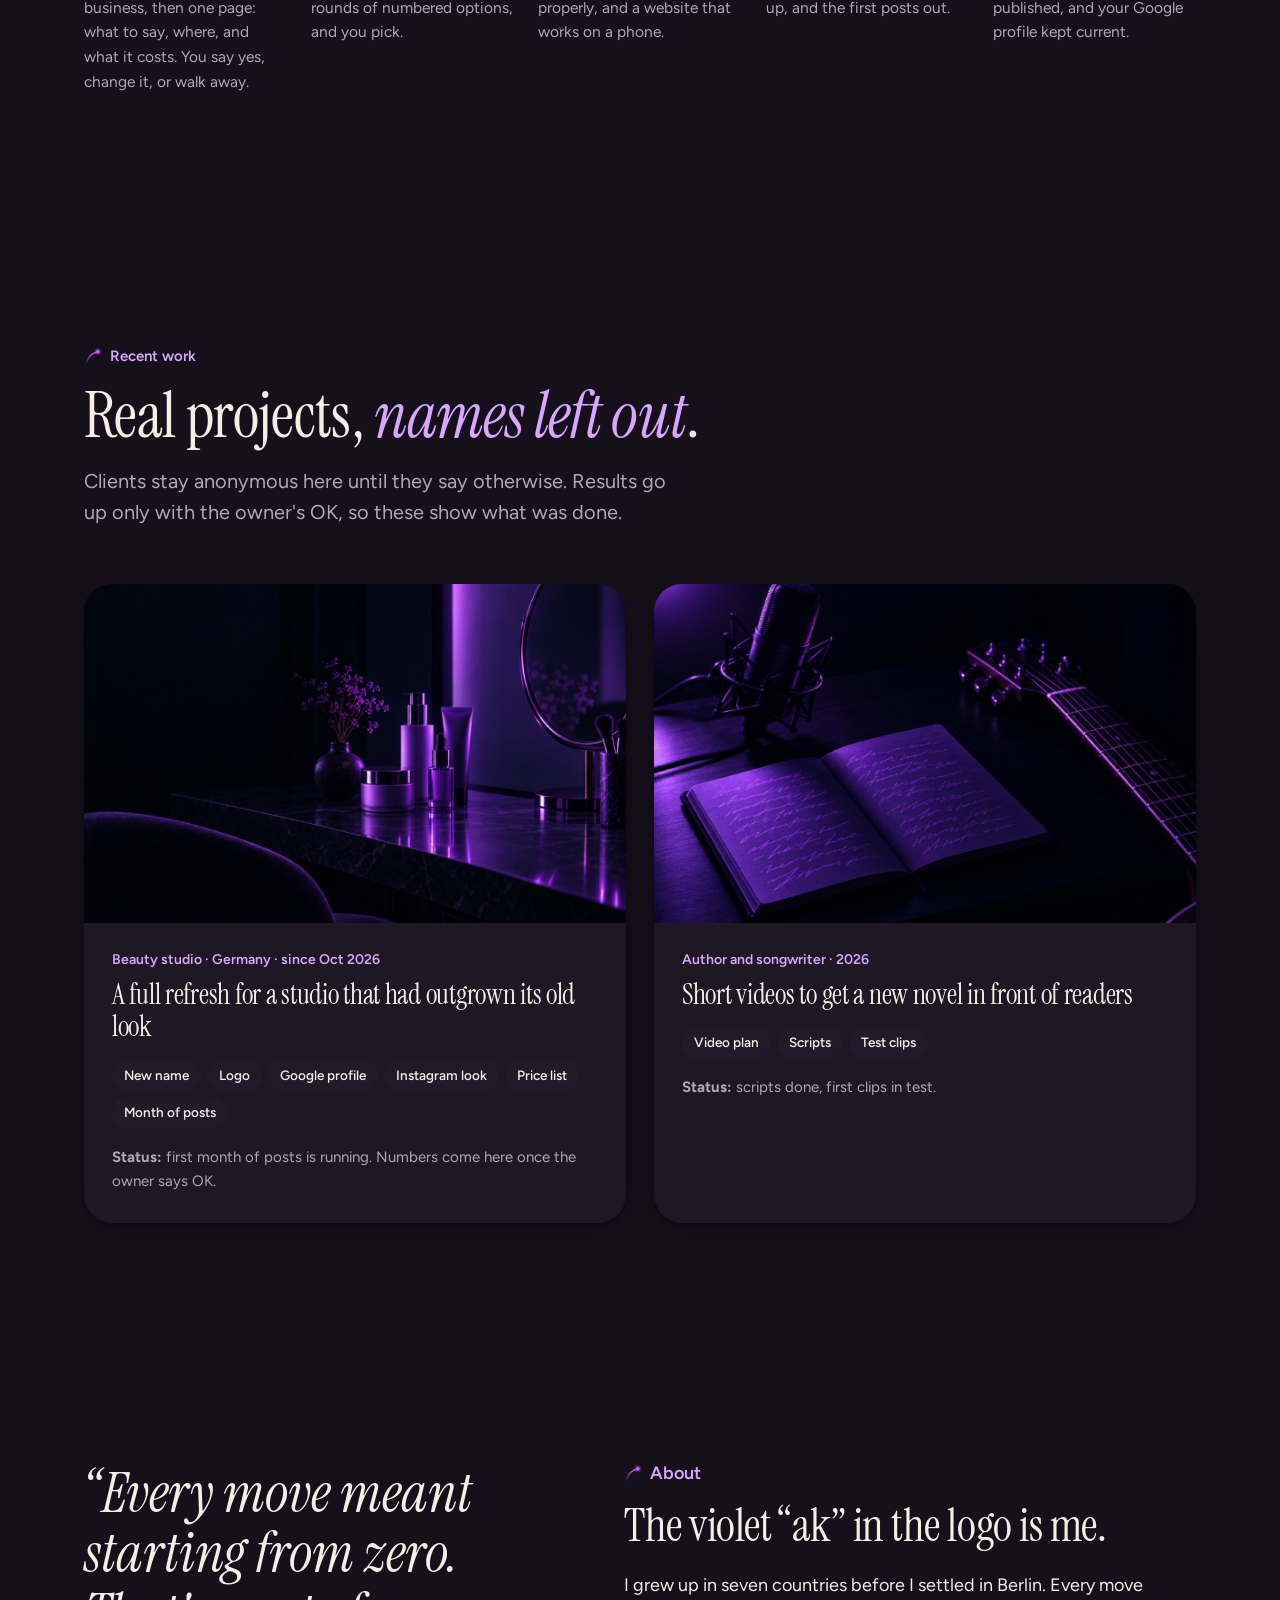
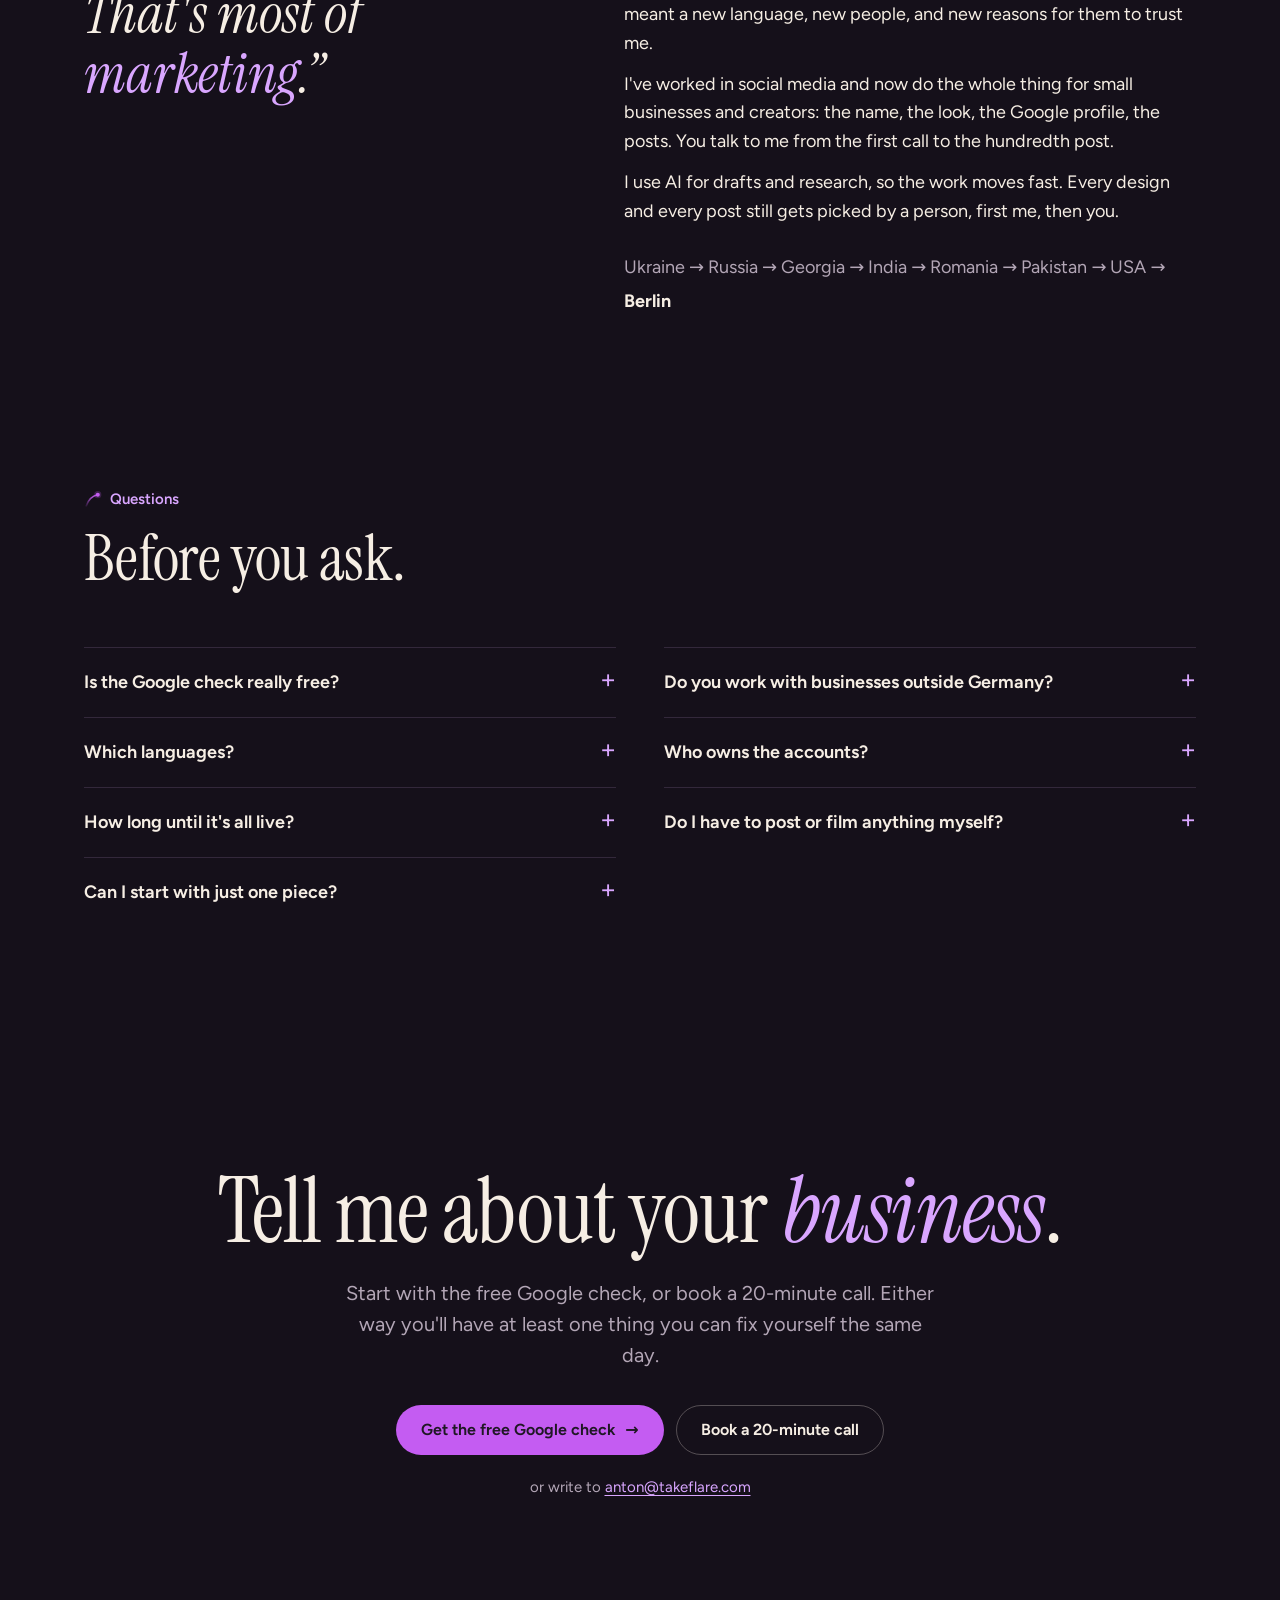
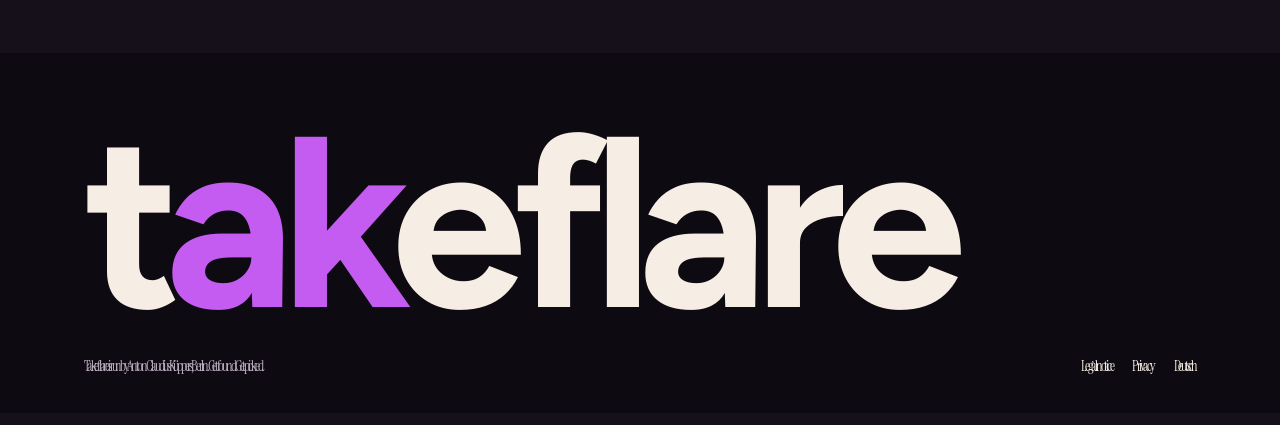
==== commit e2fe565f: "v2 redesign: warm, human, free Google check" ====
--- a/index.html
+++ b/index.html
@@ -4,31 +4,196 @@
 <meta charset="utf-8">
 <meta name="viewport" content="width=device-width, initial-scale=1, viewport-fit=cover">
 <title>Takeflare · Get found and picked by more customers</title>
-<meta name="description" content="Takeflare sets up and runs the marketing that brings customers to owner-run businesses and creators: Google profile, website, social posts. Remote, in English, German and Russian.">
+<meta name="description" content="Google profile, website and weekly posts for salons, studios, shops and creators, set up and run by Takeflare. Remote, in English, German and Russian.">
 <link rel="canonical" href="https://takeflare.com/">
+<link rel="icon" href="/favicon.svg" type="image/svg+xml">
+<link rel="icon" href="/favicon-32.png" sizes="32x32" type="image/png">
+<link rel="apple-touch-icon" href="/apple-touch-icon.png">
+<link rel="preload" href="/fonts/instrument-serif-latin-400-normal.woff2" as="font" type="font/woff2" crossorigin>
+<link rel="preload" href="/fonts/figtree-latin-wght-normal.woff2" as="font" type="font/woff2" crossorigin>
+<link rel="stylesheet" href="/style.css">
+<meta name="theme-color" content="#FBF6EF">
+<script>/* Light from 07:00 to 21:00 on the visitor's clock, dark the rest of the night */
+(function () { var h = new Date().getHours(), t = h >= 7 && h < 21 ? "light" : "dark", q = /[?&]theme=(light|dark)/.exec(location.search); if (q) t = q[1]; document.documentElement.setAttribute("data-theme", t);
+  var m = document.querySelector('meta[name="theme-color"]'); if (m) m.setAttribute("content", t === "light" ? "#FBF6EF" : "#15101A"); })();</script>
+<meta property="og:type" content="website">
+<meta property="og:url" content="https://takeflare.com/">
+<meta property="og:title" content="Takeflare · Get found and picked">
+<meta property="og:description" content="Google profile, website and social posts for salons, studios, shops and creators. One person, start to finish, remote.">
+<meta property="og:image" content="https://takeflare.com/og-image.png">
+<!-- seo:start (written by scripts/site_seo.py, edit .claude/skills/site-seo/sites/takeflare.json) -->
 <link rel="alternate" hreflang="en" href="https://takeflare.com/">
 <link rel="alternate" hreflang="de" href="https://takeflare.com/de/">
 <link rel="alternate" hreflang="x-default" href="https://takeflare.com/">
-<link rel="icon" href="/favicon.svg" type="image/svg+xml">
-<link rel="icon" href="/favicon-32.png" sizes="32x32" type="image/png">
-<link rel="apple-touch-icon" href="/apple-touch-icon.png">
-<link rel="preload" href="/fonts/Geist-Variable.woff2" as="font" type="font/woff2" crossorigin>
-<link rel="stylesheet" href="/style.css">
-<meta name="theme-color" content="#0E1116">
-<script>/* Light from 07:00 to 21:00 on the visitor's clock, dark the rest of the night */
-(function () { var h = new Date().getHours(), t = h >= 7 && h < 21 ? "light" : "dark", q = /[?&]theme=(light|dark)/.exec(location.search); if (q) t = q[1]; document.documentElement.setAttribute("data-theme", t);
-  var m = document.querySelector('meta[name="theme-color"]'); if (m) m.setAttribute("content", t === "light" ? "#F6F7F9" : "#0E1116"); })();</script>
-<meta property="og:type" content="website">
-<meta property="og:url" content="https://takeflare.com/">
-<meta property="og:title" content="Takeflare · Get found and picked">
-<meta property="og:description" content="Google profile, website and social posts for owner-run businesses and creators. One person, start to finish, remote.">
-<meta property="og:image" content="https://takeflare.com/og-image.png">
 <meta property="og:locale" content="en_GB">
 <meta property="og:locale:alternate" content="de_DE">
+<script type="application/ld+json">
+{
+ "@context": "https://schema.org",
+ "@graph": [
+  {
+   "@type": "ProfessionalService",
+   "@id": "https://takeflare.com/#business",
+   "name": "Takeflare",
+   "url": "https://takeflare.com/",
+   "description": "Google profile, website and weekly posts for salons, studios, shops and creators, set up and run by Takeflare. Remote, in English, German and Russian.",
+   "logo": "https://takeflare.com/apple-touch-icon.png",
+   "image": "https://takeflare.com/og-image.png",
+   "email": "anton@takeflare.com",
+   "priceRange": "€€",
+   "address": {
+    "@type": "PostalAddress",
+    "addressLocality": "Berlin",
+    "addressCountry": "DE"
+   },
+   "areaServed": "Worldwide",
+   "availableLanguage": [
+    "en",
+    "de",
+    "ru"
+   ],
+   "founder": {
+    "@type": "Person",
+    "name": "Anton Küppers",
+    "image": "https://takeflare.com/img/anton.jpg"
+   },
+   "makesOffer": [
+    {
+     "@type": "Offer",
+     "name": "Free Google check",
+     "description": "Send your Google business profile link and get five points back by email within two days: name and category, hours, photos, reviews and replies, website and posts.",
+     "priceCurrency": "EUR",
+     "url": "https://takeflare.com/#prices",
+     "price": 0
+    },
+    {
+     "@type": "Offer",
+     "name": "Launch package",
+     "description": "Business name if you need a new one, logo with two rounds of options, Google business profile set up and filled in, and a phone-first website on your own domain. Live in about four weeks. Half up front, half when it's live.",
+     "priceCurrency": "EUR",
+     "url": "https://takeflare.com/#prices",
+     "price": 1249
+    },
+    {
+     "@type": "Offer",
+     "name": "Monthly care (per month)",
+     "description": "Weekly posts and Google profile upkeep.",
+     "priceCurrency": "EUR",
+     "url": "https://takeflare.com/#prices",
+     "price": 129
+    },
+    {
+     "@type": "Offer",
+     "name": "Google business profile",
+     "description": "Set up and filled in.",
+     "priceCurrency": "EUR",
+     "url": "https://takeflare.com/#prices",
+     "price": 249
+    },
+    {
+     "@type": "Offer",
+     "name": "Website",
+     "description": "Phone-first, on your own domain.",
+     "priceCurrency": "EUR",
+     "url": "https://takeflare.com/#prices",
+     "price": 550
+    },
+    {
+     "@type": "Offer",
+     "name": "Logo",
+     "description": "Two rounds of options.",
+     "priceCurrency": "EUR",
+     "url": "https://takeflare.com/#prices",
+     "price": 300
+    },
+    {
+     "@type": "Offer",
+     "name": "Business name",
+     "description": "A new name for your business.",
+     "priceCurrency": "EUR",
+     "url": "https://takeflare.com/#prices",
+     "price": 150
+    }
+   ]
+  },
+  {
+   "@type": "WebSite",
+   "@id": "https://takeflare.com/#website",
+   "name": "Takeflare",
+   "url": "https://takeflare.com/",
+   "inLanguage": [
+    "en",
+    "de"
+   ]
+  },
+  {
+   "@type": "FAQPage",
+   "url": "https://takeflare.com/",
+   "inLanguage": "en",
+   "mainEntity": [
+    {
+     "@type": "Question",
+     "name": "Is the Google check really free?",
+     "acceptedAnswer": {
+      "@type": "Answer",
+      "text": "Yes. You send the link, I send back the five points and what to fix. No call, and nothing else unless you write back."
+     }
+    },
+    {
+     "@type": "Question",
+     "name": "Do you work with businesses outside Germany?",
+     "acceptedAnswer": {
+      "@type": "Answer",
+      "text": "Yes. Everything runs remotely over video calls, WhatsApp or email, and shared files. Clients don't need to be in Berlin."
+     }
+    },
+    {
+     "@type": "Question",
+     "name": "Which languages?",
+     "acceptedAnswer": {
+      "@type": "Answer",
+      "text": "English, German and Russian, for the calls and for the posts and pages themselves."
+     }
+    },
+    {
+     "@type": "Question",
+     "name": "Who owns the accounts?",
+     "acceptedAnswer": {
+      "@type": "Answer",
+      "text": "You do. Your Google profile, domain and social accounts are set up in your name. I get access to do the work, and you keep the keys if we ever stop."
+     }
+    },
+    {
+     "@type": "Question",
+     "name": "How long until it's all live?",
+     "acceptedAnswer": {
+      "@type": "Answer",
+      "text": "Plan for about four weeks from the first call. It's faster if you already have a name and logo, and slower if we go back and forth on designs."
+     }
+    },
+    {
+     "@type": "Question",
+     "name": "Do I have to post or film anything myself?",
+     "acceptedAnswer": {
+      "@type": "Answer",
+      "text": "No. A few photos of your place and your work help a lot, but I write, design and publish the posts. You approve them first."
+     }
+    },
+    {
+     "@type": "Question",
+     "name": "Can I start with just one piece?",
+     "acceptedAnswer": {
+      "@type": "Answer",
+      "text": "Sure. A lot of people start with the Google profile, because that's where nearby customers look first."
+     }
+    }
+   ]
+  }
+ ]
+}
+</script>
+<!-- seo:end -->
 <meta name="twitter:card" content="summary_large_image">
-<script type="application/ld+json">
-{"@context":"https://schema.org","@type":"ProfessionalService","name":"Takeflare","url":"https://takeflare.com/","description":"Digital marketing for owner-run businesses and creators: Google profile, website, social posts and monthly care.","email":"anton@takeflare.com","logo":"https://takeflare.com/apple-touch-icon.png","image":"https://takeflare.com/og-image.png","priceRange":"€€","areaServed":"Worldwide","availableLanguage":["en","de","ru"],"founder":{"@type":"Person","name":"Anton Küppers"},"address":{"@type":"PostalAddress","addressLocality":"Berlin","addressCountry":"DE"}}
-</script>
 </head>
 <body>
 <a class="skip" href="#main">Skip to content</a>
@@ -43,171 +208,227 @@
       <li><a href="#about">About</a></li>
     </ul>
     <div class="lang" aria-label="Language"><a href="/" aria-current="page" lang="en">EN</a><a href="/de/" lang="de" hreflang="de">DE</a></div>
-    <a class="btn btn-main" href="mailto:anton@takeflare.com?subject=Free%20call">Book a call</a>
+    <a class="btn btn-main" href="#check">Free Google check</a>
   </div>
 </header>
 
 <main id="main">
 
 <section class="hero">
-  <video class="hero-vid" muted loop playsinline preload="none" aria-hidden="true" data-light="/img/hero-loop-light.mp4" data-dark="/img/hero-loop.mp4"></video>
   <div class="wrap">
     <div>
-      <p class="label">Digital marketing · remote</p>
-      <h1>You're good at what you do. Let's make sure people <em>find you</em>.</h1>
-      <p class="lead">Takeflare sets up and runs the marketing that brings in customers: your Google profile, a website people trust, and social posts every week. For owner-run businesses and creators, in English, German or Russian.</p>
+      <p class="hello"><img src="/img/anton.jpg" alt="" width="56" height="56">Hi, I'm Anton.</p>
+      <h1>Salons, studios and shops: get found, get <em>picked</em>.</h1>
+      <p class="lead">I set up your Google profile, a website people trust and posts every week, then keep them running. For owner-run businesses and creators, in English, German or Russian.</p>
       <div class="ctas">
-        <a class="btn btn-main" href="mailto:anton@takeflare.com?subject=Free%20call">Book a free 20-minute call <span class="arrow">→</span></a>
-        <a class="btn btn-ghost" href="#prices">See prices</a>
+        <a class="btn btn-main" href="#check">Get a free Google check <span class="arrow">→</span></a>
+        <a class="btn btn-line" href="#prices">See prices</a>
       </div>
       <ul class="facts">
-        <li>One person, start to finish</li>
         <li>You own every account</li>
-        <li>EN · DE · RU</li>
         <li>Fixed prices</li>
+        <li>English · Deutsch · Русский</li>
       </ul>
     </div>
-  </div>
-</section>
-
-<div class="ticker" aria-label="What Takeflare does: Google profile, website, Instagram, Facebook, weekly posts, name and logo, in English, German and Russian">
-  <div class="track" aria-hidden="true">
-    <span>Google profile</span><span>Website</span><span>Instagram</span><span>Facebook</span><span>Weekly posts</span><span>Name and logo</span><span>English · Deutsch · Русский</span>
-    <span>Google profile</span><span>Website</span><span>Instagram</span><span>Facebook</span><span>Weekly posts</span><span>Name and logo</span><span>English · Deutsch · Русский</span>
-  </div>
-</div>
-
-<section class="band reveal">
-  <div class="wrap split">
+    <figure class="portrait">
+      <img src="/img/anton.jpg" alt="Anton Küppers, who runs Takeflare" width="640" height="800">
+      <span class="badge"><img src="/mark.svg" alt="" width="40" height="40"></span>
+      <figcaption class="sticker">One person, start to finish<small>No account manager in between</small></figcaption>
+    </figure>
+  </div>
+</section>
+
+<section id="check" class="check">
+  <div class="wrap">
     <div>
-      <p class="label">Why the phone is quiet</p>
-      <h2>Good businesses get missed for small, fixable reasons.</h2>
-      <figure class="one">
-        <img src="/img/one-of-many.jpg" alt="" width="900" height="900" loading="lazy">
-        <figcaption>One shop among forty nearby. The job is to make it the one people pick.</figcaption>
+      <p class="kicker" style="color:inherit">Free, no call needed</p>
+      <h2>Send me your Google link. I'll tell you what's <em>missing</em>.</h2>
+      <p>I check your Google profile on five points and email you back what to fix, within two days. It's free, and you can fix most of it yourself.</p>
+      <div class="ctas">
+        <a class="btn btn-plum" href="mailto:anton@takeflare.com?subject=Free%20Google%20check&amp;body=Hi%20Anton%2C%20here%27s%20my%20Google%20profile%20link%3A%20">Send my Google link <span class="arrow">→</span></a>
+      </div>
+      <p class="small">Copy the link from Google Maps (Share, then Copy link). That's all I need.</p>
+    </div>
+    <div class="note">
+      <h3>The five-point check</h3>
+      <ol>
+        <li><span><b>Name and category</b><span>Does Google know what you are, so you show up in the right searches?</span></span></li>
+        <li><span><b>Hours, phone, address</b><span>Correct and complete, holidays included.</span></span></li>
+        <li><span><b>Photos</b><span>Recent and bright, showing the work, not just the door.</span></span></li>
+        <li><span><b>Reviews and replies</b><span>How many, how recent, and whether you answer them.</span></span></li>
+        <li><span><b>Website and posts</b><span>A link that works, and something new in the last month.</span></span></li>
+      </ol>
+    </div>
+  </div>
+</section>
+
+<section id="get" class="reveal">
+  <div class="wrap">
+    <div class="head">
+      <p class="kicker">What you get</p>
+      <h2>Things your customers will <em>actually see</em>.</h2>
+      <p class="lead">Built for a phone first, in your colours and your customers' language.</p>
+    </div>
+    <div class="table">
+      <figure class="obj">
+        <div class="phone" aria-hidden="true">
+          <div class="map"></div>
+          <div class="body">
+            <div class="name">Studio Mira</div>
+            <div class="cat">Hair salon · Berlin</div>
+            <div class="open">Open · closes 7 pm</div>
+            <div class="acts"><i>Call</i><i>Route</i><i>Website</i></div>
+            <div class="pics"><i></i><i></i><i></i></div>
+            <div class="rows"><div><b>Prices</b><span>12 services</span></div><div><b>Book</b><span>Online</span></div></div>
+          </div>
+        </div>
+        <figcaption>Google profile<span>Where nearby people look first</span><em class="ex">Example</em></figcaption>
       </figure>
-    </div>
-    <div>
-      <p class="lead" style="margin-bottom:24px">The work is good and the reviews are kind. Still, new people don't find you. It's usually one of these:</p>
-      <ul class="gaps">
-        <li><span class="n">01</span><span>The Google profile is half filled in, so you don't show up when someone nearby searches.</span></li>
-        <li><span class="n">02</span><span>There's no website, or there's one nobody has touched in years and it still lists last year's prices.</span></li>
-        <li><span class="n">03</span><span>Instagram has a few posts with an old logo, then nothing for months.</span></li>
-        <li><span class="n">04</span><span>Nobody has written down, in one clear sentence, why a customer should pick you over the place next door.</span></li>
-      </ul>
-    </div>
-  </div>
-</section>
-
-<section id="how" class="reveal">
-  <div class="wrap">
-    <div class="head how-head">
-      <div>
-        <p class="label">How it works</p>
-        <h2>Four steps, and you decide at every one.</h2>
-        <p class="lead">Here's what the first four weeks usually look like.</p>
-      </div>
-      <div class="board" aria-label="Example launch plan">
-        <div class="board-top"><span>Launch plan</span><span class="tag">Example</span></div>
-        <ol class="rows">
-          <li><span class="wk">Wk 1</span><span class="what">Call, then a one-page plan</span><span class="bar"><i style="--w:100%;--d:.2s"></i></span></li>
-          <li><span class="wk">Wk 2</span><span class="what">Name and logo, two rounds</span><span class="bar"><i style="--w:100%;--d:.45s"></i></span></li>
-          <li><span class="wk">Wk 3</span><span class="what">Google profile and website</span><span class="bar"><i style="--w:100%;--d:.7s"></i></span></li>
-          <li><span class="wk">Wk 4</span><span class="what">Instagram and Facebook live</span><span class="bar"><i style="--w:72%;--d:.95s"></i></span></li>
-        </ol>
-        <div class="board-foot"><span><span class="spark" aria-hidden="true"></span>Then posts every week</span><strong class="mono">€129/mo</strong></div>
-      </div>
-    </div>
-    <ol class="steps">
-      <li><span class="n">01</span><h3>Free call</h3><p>20 minutes about your business and the customers you want more of. No slides, no pitch deck.</p></li>
-      <li><span class="n">02</span><h3>One-page plan</h3><p>What's worth saying, where to say it, and what it costs. You say yes, change it, or walk away.</p></li>
-      <li><span class="n">03</span><h3>Build</h3><p>Name and logo if you need them, then the Google profile, website and social accounts. You pick from numbered options.</p></li>
-      <li><span class="n">04</span><h3>Keep it going</h3><p>Posts planned and published every week, and your Google profile kept current: hours, photos, prices.</p></li>
-    </ol>
-  </div>
-</section>
-
-<section id="prices" class="band reveal">
+      <figure class="obj">
+        <div class="paper" aria-hidden="true">
+          <div class="t">Studio Mira</div>
+          <div class="s">Prices</div>
+          <div class="r"><span>Cut and finish</span><span></span><b>48</b></div>
+          <div class="r"><span>Colour, from</span><span></span><b>85</b></div>
+          <div class="r"><span>Blow-dry</span><span></span><b>32</b></div>
+          <div class="r"><span>Kids' cut</span><span></span><b>22</b></div>
+          <div class="r"><span>Treatment</span><span></span><b>18</b></div>
+          <div class="f">Book online or just drop by</div>
+        </div>
+        <figcaption>Price list<span>Printed for the counter, also online</span><em class="ex">Example</em></figcaption>
+      </figure>
+      <figure class="obj">
+        <div class="qr" aria-hidden="true">
+          <div class="t">Happy with your visit?</div>
+          <svg class="qr-code" viewBox="-1 -1 27 27" aria-hidden="true" shape-rendering="crispEdges"><path fill="currentColor" d="M0 0h7v1h-7zM8 0h5v1h-5zM14 0h2v1h-2zM18 0h7v1h-7zM0 1h1v1h-1zM6 1h1v1h-1zM8 1h3v1h-3zM12 1h2v1h-2zM15 1h2v1h-2zM18 1h1v1h-1zM24 1h1v1h-1zM0 2h1v1h-1zM2 2h3v1h-3zM6 2h1v1h-1zM11 2h1v1h-1zM15 2h1v1h-1zM18 2h1v1h-1zM20 2h3v1h-3zM24 2h1v1h-1zM0 3h1v1h-1zM2 3h3v1h-3zM6 3h1v1h-1zM9 3h3v1h-3zM13 3h2v1h-2zM18 3h1v1h-1zM20 3h3v1h-3zM24 3h1v1h-1zM0 4h1v1h-1zM2 4h3v1h-3zM6 4h1v1h-1zM8 4h1v1h-1zM15 4h1v1h-1zM18 4h1v1h-1zM20 4h3v1h-3zM24 4h1v1h-1zM0 5h1v1h-1zM6 5h1v1h-1zM8 5h2v1h-2zM12 5h5v1h-5zM18 5h1v1h-1zM24 5h1v1h-1zM0 6h7v1h-7zM12 6h3v1h-3zM18 6h7v1h-7zM10 7h1v1h-1zM14 7h3v1h-3zM0 8h1v1h-1zM5 8h2v1h-2zM8 8h1v1h-1zM11 8h2v1h-2zM15 8h3v1h-3zM20 8h1v1h-1zM24 8h1v1h-1zM1 9h2v1h-2zM7 9h1v1h-1zM10 9h4v1h-4zM15 9h3v1h-3zM19 9h2v1h-2zM23 9h1v1h-1zM3 10h4v1h-4zM8 10h2v1h-2zM12 10h1v1h-1zM16 10h1v1h-1zM18 10h2v1h-2zM0 11h1v1h-1zM5 11h1v1h-1zM7 11h1v1h-1zM12 11h1v1h-1zM16 11h6v1h-6zM0 12h1v1h-1zM3 12h1v1h-1zM6 12h1v1h-1zM8 12h2v1h-2zM12 12h2v1h-2zM15 12h3v1h-3zM19 12h1v1h-1zM21 12h3v1h-3zM1 13h1v1h-1zM5 13h3v1h-3zM9 13h3v1h-3zM14 13h2v1h-2zM19 13h2v1h-2zM22 13h2v1h-2zM2 14h1v1h-1zM4 14h1v1h-1zM6 14h2v1h-2zM10 14h2v1h-2zM13 14h7v1h-7zM21 14h1v1h-1zM23 14h2v1h-2zM0 15h3v1h-3zM5 15h2v1h-2zM8 15h1v1h-1zM10 15h2v1h-2zM13 15h1v1h-1zM17 15h1v1h-1zM21 15h4v1h-4zM0 16h1v1h-1zM2 16h3v1h-3zM8 16h7v1h-7zM16 16h9v1h-9zM8 17h3v1h-3zM16 17h1v1h-1zM20 17h1v1h-1zM23 17h1v1h-1zM0 18h7v1h-7zM14 18h3v1h-3zM18 18h1v1h-1zM20 18h1v1h-1zM24 18h1v1h-1zM0 19h1v1h-1zM6 19h1v1h-1zM8 19h3v1h-3zM12 19h1v1h-1zM15 19h2v1h-2zM20 19h1v1h-1zM22 19h3v1h-3zM0 20h1v1h-1zM2 20h3v1h-3zM6 20h1v1h-1zM9 20h1v1h-1zM11 20h3v1h-3zM15 20h6v1h-6zM22 20h3v1h-3zM0 21h1v1h-1zM2 21h3v1h-3zM6 21h1v1h-1zM11 21h1v1h-1zM13 21h9v1h-9zM23 21h1v1h-1zM0 22h1v1h-1zM2 22h3v1h-3zM6 22h1v1h-1zM10 22h5v1h-5zM16 22h1v1h-1zM18 22h2v1h-2zM21 22h2v1h-2zM0 23h1v1h-1zM6 23h1v1h-1zM8 23h1v1h-1zM11 23h2v1h-2zM14 23h4v1h-4zM20 23h1v1h-1zM22 23h1v1h-1zM24 23h1v1h-1zM0 24h7v1h-7zM8 24h8v1h-8zM19 24h2v1h-2zM22 24h3v1h-3z"/></svg>
+          <div class="stars">★★★★★</div>
+          <div class="s">Scan to leave a review</div>
+        </div>
+        <figcaption>Review card<span>Opens your Google reviews</span><em class="ex">Example</em></figcaption>
+      </figure>
+      <figure class="obj">
+        <div class="gram" aria-hidden="true">
+          <div class="top"><i></i>studio mira</div>
+          <div class="grid"><i>New</i><i></i><i></i><i></i><i>Hours</i><i></i><i></i><i></i><i>Prices</i></div>
+        </div>
+        <figcaption>Instagram<span>New posts every week</span><em class="ex">Example</em></figcaption>
+      </figure>
+    </div>
+    <p class="table-note">Examples for a made-up salon. Yours get your name, your photos and your colours.</p>
+  </div>
+</section>
+
+<section id="prices" class="prices-sec reveal">
   <div class="wrap">
     <div class="head">
-      <p class="label">Prices</p>
-      <h2>Fixed prices, written down before we start.</h2>
-      <p class="lead">Take the whole launch or just the piece you're missing.</p>
+      <p class="kicker">Prices</p>
+      <h2>Fixed prices, with the <em>time</em> each one takes.</h2>
+      <p class="lead">Written down before we start. Take the whole launch or just the piece you're missing.</p>
     </div>
     <div class="prices">
-      <div class="card main">
-        <span class="tag">Most picked</span>
+      <div class="pcard main">
         <h3>Launch package</h3>
-        <p class="price">€1,249</p>
-        <p class="note">Half up front, half when it's live.</p>
+        <p class="big">€1,249</p>
+        <span class="time">Live in about 4 weeks</span>
         <ul class="ticks">
           <li>Business name, if you need a new one</li>
           <li>Logo, two rounds of options</li>
           <li>Google business profile, set up and filled in</li>
           <li>Website, phone-first, on your own domain</li>
         </ul>
+        <p class="pnote">Half up front, half when it's live.</p>
         <a class="btn btn-main" href="mailto:anton@takeflare.com?subject=Launch%20package">Ask about the launch <span class="arrow">→</span></a>
       </div>
-      <div class="card">
-        <h3>Single pieces</h3>
-        <ul class="menu" style="margin-top:20px">
-          <li><span>Monthly care<span class="sub">Weekly posts and Google profile upkeep</span></span><span>€129/mo</span></li>
-          <li><span>Google business profile</span><span>€249</span></li>
-          <li><span>Website</span><span>€550</span></li>
-          <li><span>Logo<span class="sub">Two rounds of options</span></span><span>€300</span></li>
-          <li><span>Business name</span><span>€150</span></li>
-          <li><span>Small ad tests<span class="sub">Ad budget paid by you, straight to the platform</span></span><span>on request</span></li>
-        </ul>
+      <div class="stack">
+        <div class="pcard">
+          <div class="care">
+            <div><h3>Monthly care</h3><p class="big">€129 <small>/ month</small></p></div>
+            <span class="time">Posts every week</span>
+          </div>
+          <p class="pnote" style="margin:14px 0 0">Posts planned and published, and your Google profile kept current: hours, photos, prices.</p>
+        </div>
+        <div class="pcard">
+          <h3>Single pieces</h3>
+          <ul class="menu">
+            <li><span class="what">Google business profile</span><span class="when">About 1 week, plus Google's own check</span><span class="p">€249</span></li>
+            <li><span class="what">Website</span><span class="when">About 2 weeks, on your own domain</span><span class="p">€550</span></li>
+            <li><span class="what">Logo</span><span class="when">About 2 weeks, two rounds of options</span><span class="p">€300</span></li>
+            <li><span class="what">Business name</span><span class="when">About 1 week</span><span class="p">€150</span></li>
+            <li><span class="what">Small ad tests</span><span class="when">Ad budget paid by you, straight to the platform</span><span class="p" style="font-size:20px">on request</span></li>
+          </ul>
+        </div>
       </div>
     </div>
     <p class="fine">Prices in euros. Printing, booking tools and other outside costs aren't included. As a small business under § 19 UStG (German VAT law), no VAT is charged.</p>
   </div>
 </section>
 
+<section id="how" class="reveal">
+  <div class="wrap">
+    <div class="head">
+      <p class="kicker">How it works</p>
+      <h2>Four weeks, and you <em>decide</em> at every step.</h2>
+      <p class="lead">Here's what a launch usually looks like. It's faster if you already have a name and logo.</p>
+    </div>
+    <ol class="weeks">
+      <li><span class="wk">Week 1</span><h3>Free call, then a plan</h3><p>20 minutes about your business, then one page: what to say, where, and what it costs. You say yes, change it, or walk away.</p></li>
+      <li><span class="wk">Week 2</span><h3>Name and logo</h3><p>Only if you need them. Two rounds of numbered options, and you pick.</p></li>
+      <li><span class="wk">Week 3</span><h3>Google and website</h3><p>Your Google profile filled in properly, and a website that works on a phone.</p></li>
+      <li><span class="wk">Week 4</span><h3>You're live</h3><p>Instagram and Facebook set up, and the first posts out.</p></li>
+      <li><span class="wk">Every week after</span><h3>Keep it going</h3><p>Posts planned with you and published, and your Google profile kept current.</p></li>
+    </ol>
+  </div>
+</section>
+
 <section id="work" class="reveal">
   <div class="wrap">
     <div class="head">
-      <p class="label">Recent work</p>
-      <h2>Real projects, names left out.</h2>
+      <p class="kicker">Recent work</p>
+      <h2>Real projects, <em>names left out</em>.</h2>
       <p class="lead">Clients stay anonymous here until they say otherwise. Results go up only with the owner's OK, so these show what was done.</p>
     </div>
     <div class="work">
-      <article class="card">
+      <article class="wcard">
         <img class="cover" src="/img/work-beauty-studio.jpg" alt="" width="1200" height="806" loading="lazy">
-        <p class="meta">Beauty studio · Germany · since Oct 2026</p>
-        <h3>A full refresh for a studio that had outgrown its old look</h3>
-        <ul class="chips"><li>New name</li><li>Logo</li><li>Google profile</li><li>Instagram look</li><li>Price list</li><li>Month of posts</li></ul>
-        <p class="status"><b>Status:</b> first month of posts is running. Numbers come here once the owner says OK.</p>
+        <div class="in">
+          <p class="meta">Beauty studio · Germany · since Oct 2026</p>
+          <h3>A full refresh for a studio that had outgrown its old look</h3>
+          <ul class="chips"><li>New name</li><li>Logo</li><li>Google profile</li><li>Instagram look</li><li>Price list</li><li>Month of posts</li></ul>
+          <p class="status"><b>Status:</b> first month of posts is running. Numbers come here once the owner says OK.</p>
+        </div>
       </article>
-      <article class="card">
+      <article class="wcard">
         <img class="cover" src="/img/work-author-songwriter.jpg" alt="" width="1200" height="806" loading="lazy">
-        <p class="meta">Author and songwriter · 2026</p>
-        <h3>Short videos to get a new novel in front of readers</h3>
-        <ul class="chips"><li>Video plan</li><li>Scripts</li><li>Test clips</li></ul>
-        <p class="status"><b>Status:</b> scripts done, first clips in test.</p>
+        <div class="in">
+          <p class="meta">Author and songwriter · 2026</p>
+          <h3>Short videos to get a new novel in front of readers</h3>
+          <ul class="chips"><li>Video plan</li><li>Scripts</li><li>Test clips</li></ul>
+          <p class="status"><b>Status:</b> scripts done, first clips in test.</p>
+        </div>
       </article>
     </div>
   </div>
 </section>
 
-<section id="about" class="band reveal">
+<section id="about" class="reveal">
   <div class="wrap about">
-    <img src="/img/anton.jpg" alt="Anton Küppers" width="640" height="800" loading="lazy">
+    <p class="quote">“Every move meant starting from zero. That's most of <em>marketing</em>.”</p>
     <div class="body">
-      <p class="label">About</p>
-      <h2 style="margin-bottom:24px">Hi, I'm Anton. The violet "ak" in the logo is me.</h2>
-      <p>I grew up in seven countries before I settled in Berlin. Every move meant starting from zero: new language, new people, new reasons for them to trust me. That's most of marketing, if you think about it.</p>
-      <p>I've worked in social media and now do the whole thing for small businesses and creators: the name, the look, the Google profile, the posts. You talk to me from the first call to the hundredth post. There's no account manager in between.</p>
+      <p class="kicker">About</p>
+      <h2>The violet “ak” in the logo is me.</h2>
+      <p>I grew up in seven countries before I settled in Berlin. Every move meant a new language, new people, and new reasons for them to trust me.</p>
+      <p>I've worked in social media and now do the whole thing for small businesses and creators: the name, the look, the Google profile, the posts. You talk to me from the first call to the hundredth post.</p>
       <p>I use AI for drafts and research, so the work moves fast. Every design and every post still gets picked by a person, first me, then you.</p>
       <p class="route">Ukraine → Russia → Georgia → India → Romania → Pakistan → USA → <b>Berlin</b></p>
     </div>
   </div>
 </section>
 
-<section class="reveal">
-  <div class="wrap">
-    <div class="head"><p class="label">Questions</p><h2>Before you ask.</h2></div>
+<section class="reveal" style="padding-top:40px">
+  <div class="wrap">
+    <div class="head"><p class="kicker">Questions</p><h2>Before you ask.</h2></div>
     <div class="faq">
+      <details><summary>Is the Google check really free?</summary><p>Yes. You send the link, I send back the five points and what to fix. No call, and nothing else unless you write back.</p></details>
       <details><summary>Do you work with businesses outside Germany?</summary><p>Yes. Everything runs remotely over video calls, WhatsApp or email, and shared files. Clients don't need to be in Berlin.</p></details>
       <details><summary>Which languages?</summary><p>English, German and Russian, for the calls and for the posts and pages themselves.</p></details>
       <details><summary>Who owns the accounts?</summary><p>You do. Your Google profile, domain and social accounts are set up in your name. I get access to do the work, and you keep the keys if we ever stop.</p></details>
@@ -220,13 +441,13 @@
 
 <section class="final">
   <div class="wrap">
-    <img class="final-mark" src="/mark.svg" alt="" width="56" height="56">
-    <h2>Tell me about your business.</h2>
-    <p class="lead">A free 20-minute call. You'll leave with at least one thing you can fix yourself the same day.</p>
+    <h2>Tell me about your <em>business</em>.</h2>
+    <p class="lead">Start with the free Google check, or book a 20-minute call. Either way you'll have at least one thing you can fix yourself the same day.</p>
     <div class="ctas">
-      <a class="btn btn-main" href="mailto:anton@takeflare.com?subject=Free%20call">Book a free call <span class="arrow">→</span></a>
-      <span class="or">or write to <a href="mailto:anton@takeflare.com">anton@takeflare.com</a></span>
-    </div>
+      <a class="btn btn-main" href="mailto:anton@takeflare.com?subject=Free%20Google%20check&amp;body=Hi%20Anton%2C%20here%27s%20my%20Google%20profile%20link%3A%20">Get the free Google check <span class="arrow">→</span></a>
+      <a class="btn btn-line" href="mailto:anton@takeflare.com?subject=Free%20call">Book a 20-minute call</a>
+    </div>
+    <span class="or">or write to <a href="mailto:anton@takeflare.com">anton@takeflare.com</a></span>
   </div>
 </section>
 
@@ -248,12 +469,6 @@
   var nav = document.querySelector('.nav');
   var onScroll = function () { nav.classList.toggle('scrolled', window.scrollY > 8); };
   window.addEventListener('scroll', onScroll, { passive: true }); onScroll();
-  var v = document.querySelector('.hero-vid');
-  if (v && !window.matchMedia('(prefers-reduced-motion: reduce)').matches) {
-    v.src = v.getAttribute('data-' + document.documentElement.getAttribute('data-theme'));
-    v.addEventListener('canplay', function () { v.classList.add('on'); }, { once: true });
-    v.play().catch(function () {});
-  }
   var els = document.querySelectorAll('.reveal');
   if (!('IntersectionObserver' in window)) { els.forEach(function (e) { e.classList.add('in'); }); return; }
   var io = new IntersectionObserver(function (entries) {
--- a/style.css
+++ b/style.css
@@ -1,272 +1,313 @@
-/* takeflare.com, one stylesheet for every page. Design rules live outside the site folder (marketing-brand/website-status.md). */
-@font-face { font-family: "Geist"; src: url("/fonts/Geist-Variable.woff2") format("woff2"); font-weight: 100 900; font-display: swap; }
-@font-face { font-family: "Geist Mono"; src: url("/fonts/GeistMono-Variable.woff2") format("woff2"); font-weight: 100 900; font-display: swap; }
+/* takeflare.com, one stylesheet for every page. v2 (4 Nov 2026): warm and human, so it no longer shares hourlo.co's look.
+   Design rules live outside the site folder (marketing-brand/website-status.md). */
+@font-face { font-family: "Instrument Serif"; src: url("/fonts/instrument-serif-latin-400-normal.woff2") format("woff2"); font-weight: 400; font-style: normal; font-display: swap; }
+@font-face { font-family: "Instrument Serif"; src: url("/fonts/instrument-serif-latin-400-italic.woff2") format("woff2"); font-weight: 400; font-style: italic; font-display: swap; }
+@font-face { font-family: "Figtree"; src: url("/fonts/figtree-latin-wght-normal.woff2") format("woff2"); font-weight: 300 900; font-style: normal; font-display: swap; }
 
 :root {
-  --bg: #FFFFFF; --band: #F6F7F9; --surface: #FFFFFF; --ink: #12151B; --muted: #5F6672; --line: #E3E6EB;
-  --flare: #C45CF2; --flare-text: #8E36C9; --flare-soft: #F6EDFD; --on-flare: #0E1116; --glow: #D9A6FF;
-  --night: #0E1116;
-  --radius: 10px;
-  --sans: "Geist", -apple-system, BlinkMacSystemFont, "Segoe UI", system-ui, sans-serif;
-  --mono: "Geist Mono", ui-monospace, SFMono-Regular, Menlo, monospace;
-  /* Stage = hero, service strip, ending, footer. Light by day */
-  --stage: #F6F7F9; --stage-ink: #12151B; --stage-text: #4A515C; --stage-soft: #5F6672; --stage-line: rgba(18,21,27,.08);
-  --stage-fade: 246,247,249; --stage-label: var(--flare-text); --em-from: var(--flare-text);
-  --ghost-bg: #FFFFFF; --ghost-ink: #12151B; --ghost-line: #D5D9E0;
-  --hero-img: url("/img/hero-map-light.jpg"); --signal-img: url("/img/signal-light.jpg");
+  --paper: #FBF6EF; --surface: #FFFDF9; --sand: #F1E7DA; --ink: #1F1724; --muted: #6B6070; --line: #E6D9C9;
+  --flare: #C45CF2; --flare-text: #8E36C9; --flare-soft: #F4E6FB; --on-flare: #1F1724; --glow: #D9A6FF;
+  --plum: #1E1425; --plum-2: #291D31; --on-plum: #F6EEE4; --on-plum-muted: #BBAEBF; --plum-line: rgba(246,238,228,.13);
+  --radius: 16px; --round: 999px;
+  --serif: "Instrument Serif", "Iowan Old Style", Georgia, serif;
+  --sans: "Figtree", -apple-system, BlinkMacSystemFont, "Segoe UI", system-ui, sans-serif;
+  --shadow: 0 1px 2px rgba(31,23,36,.06), 0 12px 32px -12px rgba(31,23,36,.22);
 }
 /* Dark by night: the page script sets data-theme from the visitor's clock (21:00 to 07:00 dark).
    Without the script the device setting decides. */
-:root[data-theme="dark"] { --bg: #0E1116; --band: #12161D; --surface: #161A21; --ink: #ECEFF4; --muted: #9AA3B2; --line: #262C36;
-  --flare-text: #D9A6FF; --flare-soft: #24173A; color-scheme: dark;
-  --stage: #0E1116; --stage-ink: #FFFFFF; --stage-text: #B4BCC8; --stage-soft: #9AA3B2; --stage-line: rgba(255,255,255,.07);
-  --stage-fade: 14,17,22; --stage-label: var(--glow); --em-from: var(--glow);
-  --ghost-bg: rgba(255,255,255,.04); --ghost-ink: #FFFFFF; --ghost-line: rgba(255,255,255,.22);
-  --hero-img: url("/img/hero-map.jpg"); --signal-img: url("/img/signal.jpg"); }
+:root[data-theme="dark"] { --paper: #15101A; --surface: #1E1724; --sand: #221A29; --ink: #F6EEE4; --muted: #B3A6B6; --line: #33283B;
+  --flare-text: #D9A6FF; --flare-soft: #2A1B36; --plum: #0E0A11; --plum-2: #1A1320; color-scheme: dark;
+  --shadow: 0 1px 2px rgba(0,0,0,.3), 0 14px 36px -14px rgba(0,0,0,.6); }
 @media (prefers-color-scheme: dark) {
-  :root:not([data-theme]) { --bg: #0E1116; --band: #12161D; --surface: #161A21; --ink: #ECEFF4; --muted: #9AA3B2; --line: #262C36;
-    --flare-text: #D9A6FF; --flare-soft: #24173A; color-scheme: dark;
-    --stage: #0E1116; --stage-ink: #FFFFFF; --stage-text: #B4BCC8; --stage-soft: #9AA3B2; --stage-line: rgba(255,255,255,.07);
-    --stage-fade: 14,17,22; --stage-label: var(--glow); --em-from: var(--glow);
-    --ghost-bg: rgba(255,255,255,.04); --ghost-ink: #FFFFFF; --ghost-line: rgba(255,255,255,.22);
-    --hero-img: url("/img/hero-map.jpg"); --signal-img: url("/img/signal.jpg"); }
+  :root:not([data-theme]) { --paper: #15101A; --surface: #1E1724; --sand: #221A29; --ink: #F6EEE4; --muted: #B3A6B6; --line: #33283B;
+    --flare-text: #D9A6FF; --flare-soft: #2A1B36; --plum: #0E0A11; --plum-2: #1A1320; color-scheme: dark;
+    --shadow: 0 1px 2px rgba(0,0,0,.3), 0 14px 36px -14px rgba(0,0,0,.6); }
 }
 
 * { box-sizing: border-box; }
 html { -webkit-text-size-adjust: 100%; scroll-behavior: smooth; }
-body { margin: 0; background: var(--bg); color: var(--ink); font: 400 16px/1.6 var(--sans); }
+body { margin: 0; background: var(--paper); color: var(--ink); font: 400 17px/1.6 var(--sans); overflow-x: hidden; }
 img { max-width: 100%; display: block; }
 a { color: var(--flare-text); text-underline-offset: 3px; }
-h1, h2, h3 { font-weight: 600; letter-spacing: -0.03em; margin: 0; }
+h1, h2 { font: 400 1em/1.02 var(--serif); letter-spacing: -0.01em; margin: 0; }
+h1 em, h2 em { color: var(--flare-text); }
+h3 { font: 650 20px/1.3 var(--sans); letter-spacing: -0.01em; margin: 0; }
 p { margin: 0 0 12px; }
-.mono { font-family: var(--mono); font-variant-numeric: tabular-nums; }
-.wrap { max-width: 1120px; margin: 0 auto; padding: 0 24px; }
+.wrap { max-width: 1160px; margin: 0 auto; padding: 0 24px; }
 .skip { position: absolute; left: -9999px; }
-.skip:focus { left: 16px; top: 16px; background: var(--ink); color: var(--bg); padding: 8px 12px; border-radius: var(--radius); z-index: 10; }
+.skip:focus { left: 16px; top: 16px; background: var(--ink); color: var(--paper); padding: 8px 12px; border-radius: 8px; z-index: 10; }
 :focus-visible { outline: 2px solid var(--flare); outline-offset: 3px; }
-
-::selection { background: var(--flare); color: #0E1116; }
+::selection { background: var(--flare); color: var(--on-flare); }
 
 /* Wordmark: always lowercase, a + k in violet, the flare symbol in front */
-.wm { font-weight: 600; letter-spacing: -0.035em; color: var(--ink); text-decoration: none; line-height: 1; display: inline-flex; align-items: center; }
-.wm::before { content: ""; width: .95em; height: .95em; margin-right: .28em; background: url("/mark.svg") center / contain no-repeat; flex: none; }
+.wm { font: 700 1em/1 var(--sans); letter-spacing: -0.04em; color: var(--ink); text-decoration: none; display: inline-flex; align-items: center; }
+.wm::before { content: ""; width: .95em; height: .95em; margin-right: .26em; background: url("/mark.svg") center / contain no-repeat; flex: none; }
 .wm b { font-weight: inherit; color: var(--flare); }
 
+/* Small heading above a title: the flare symbol plus plain words, no caps or mono */
+.kicker { font: 600 15px/1.2 var(--sans); color: var(--flare-text); margin: 0 0 18px; display: flex; align-items: center; gap: 8px; }
+.kicker::before { content: ""; width: 18px; height: 18px; background: url("/mark.svg") center / contain no-repeat; flex: none; }
+
 /* Nav */
-.nav { position: sticky; top: 0; z-index: 5; background: color-mix(in srgb, var(--bg) 88%, transparent); backdrop-filter: blur(10px); -webkit-backdrop-filter: blur(10px); border-bottom: 1px solid transparent; transition: border-color .2s; }
+.nav { position: sticky; top: 0; z-index: 5; background: color-mix(in srgb, var(--paper) 90%, transparent); backdrop-filter: blur(10px); -webkit-backdrop-filter: blur(10px); border-bottom: 1px solid transparent; transition: border-color .2s; }
 .nav.scrolled { border-bottom-color: var(--line); }
-.nav .wrap { display: flex; align-items: center; gap: 24px; height: 64px; }
-.nav .wm { font-size: 24px; }
-.nav ul { display: flex; gap: 24px; list-style: none; margin: 0 0 0 auto; padding: 0; font-size: 14px; }
+.nav .wrap { display: flex; align-items: center; gap: 28px; height: 68px; }
+.nav .wm { font-size: 25px; }
+.nav ul { display: flex; gap: 26px; list-style: none; margin: 0 0 0 auto; padding: 0; font-size: 15px; }
 .nav ul a { color: var(--muted); text-decoration: none; }
 .nav ul a:hover { color: var(--ink); }
-.lang { font: 500 12px/1 var(--mono); color: var(--muted); display: flex; gap: 4px; }
-.lang a { color: var(--muted); text-decoration: none; padding: 6px 4px; }
-.lang a[aria-current] { color: var(--ink); }
-
-/* Buttons */
-.btn { display: inline-flex; align-items: center; gap: 8px; font: 600 15px/1 var(--sans); text-decoration: none; padding: 14px 20px; border-radius: var(--radius); border: 1px solid transparent; cursor: pointer; transition: transform .15s, background .15s; }
+.lang { font: 600 13px/1 var(--sans); display: flex; gap: 2px; }
+.lang a { color: var(--muted); text-decoration: none; padding: 7px 6px; border-radius: 6px; }
+.lang a[aria-current] { color: var(--ink); background: var(--sand); }
+
+/* Buttons: round pills */
+.btn { display: inline-flex; align-items: center; gap: 10px; font: 650 16px/1 var(--sans); text-decoration: none; padding: 16px 24px; border-radius: var(--round); border: 1.5px solid transparent; cursor: pointer; transition: transform .15s, background .15s, border-color .15s; white-space: nowrap; }
 .btn-main { background: var(--flare); color: var(--on-flare); }
 .btn-main:hover { background: #CF7AF5; transform: translateY(-1px); }
-.btn-ghost { color: var(--ink); border-color: var(--line); background: var(--surface); }
-.btn-ghost:hover { border-color: var(--muted); }
-.nav .btn { padding: 10px 14px; font-size: 14px; }
-.arrow { font-family: var(--mono); }
-
-/* Sections */
-section { padding: 112px 0; }
-.band { background: var(--band); }
-.label { font: 500 12px/1 var(--mono); letter-spacing: .08em; text-transform: uppercase; color: var(--flare-text); margin: 0 0 16px; display: flex; align-items: center; gap: 8px; }
-.label::before { content: ""; width: 6px; height: 6px; border-radius: 50%; background: var(--flare); }
-h2 { font-size: 32px; line-height: 1.15; max-width: 22ch; }
-.lead { font-size: 18px; color: var(--muted); max-width: 60ch; }
-.head { margin-bottom: 48px; }
-.head .lead { margin-top: 16px; }
-
-/* Hero: the city-map flare (Higgsfield) sits on the right; light by day, dark by night */
-.hero { padding: 112px 0 120px; position: relative; overflow: hidden; background: var(--stage) var(--hero-img) 85% center / cover no-repeat; color: var(--stage-ink); }
-.hero-vid { position: absolute; inset: 0; width: 100%; height: 100%; object-fit: cover; object-position: 85% center; opacity: 0; transition: opacity .8s ease; }
-.hero-vid.on { opacity: 1; }
-.hero::before { content: ""; position: absolute; inset: 0; z-index: 1; background: linear-gradient(90deg, rgba(var(--stage-fade),.96) 0%, rgba(var(--stage-fade),.82) 38%, rgba(var(--stage-fade),0) 72%); pointer-events: none; }
-.hero .wrap { position: relative; z-index: 2; }
-.hero .wrap > div { max-width: 620px; }
-.hero h1 { font-size: clamp(40px, 6vw, 64px); line-height: 1.04; color: var(--stage-ink); }
-.hero h1 em { font-style: normal; background: linear-gradient(90deg, var(--em-from), var(--flare)); -webkit-background-clip: text; background-clip: text; color: transparent; }
-.hero .label { color: var(--stage-label); }
-.hero .lead { margin: 24px 0 32px; color: var(--stage-text); }
-.hero .btn-ghost { background: var(--ghost-bg); color: var(--ghost-ink); border-color: var(--ghost-line); }
-.hero .btn-ghost:hover { border-color: var(--stage-soft); }
-.hero .facts { color: var(--stage-soft); }
-.hero .btn-main { box-shadow: 0 0 32px -6px rgba(196,92,242,.7); }
-.how-head { display: grid; grid-template-columns: 1fr minmax(0, 440px); gap: 56px; align-items: end; }
-.how-head h2 { max-width: 16ch; }
+.btn-line { color: var(--ink); border-color: color-mix(in srgb, var(--ink) 28%, transparent); background: transparent; }
+.btn-line:hover { border-color: var(--ink); }
+.btn-plum { background: var(--plum); color: var(--on-plum); }
+.btn-plum:hover { background: #33243D; transform: translateY(-1px); }
+.nav .btn { padding: 11px 18px; font-size: 15px; }
+.arrow { transition: transform .15s; }
+.btn:hover .arrow { transform: translateX(3px); }
 .ctas { display: flex; flex-wrap: wrap; gap: 12px; align-items: center; }
-.ctas .or { font-size: 14px; color: var(--muted); }
-.facts { display: flex; flex-wrap: wrap; gap: 8px 24px; margin: 40px 0 0; padding: 0; list-style: none; font: 400 13px/1.4 var(--mono); color: var(--muted); }
-.facts li::before { content: "/ "; color: var(--flare); }
-
-/* Service strip under the hero */
-.ticker { background: var(--stage); border-top: 1px solid var(--stage-line); border-bottom: 1px solid var(--stage-line); overflow: hidden; padding: 18px 0; }
-.ticker .track { display: flex; width: max-content; animation: tick 48s linear infinite; }
-.ticker span { font: 500 13px/1 var(--mono); letter-spacing: .08em; text-transform: uppercase; color: var(--stage-text); white-space: nowrap; display: inline-flex; align-items: center; }
-.ticker span::after { content: ""; width: 14px; height: 14px; margin: 0 28px; background: url("/mark.svg") center / contain no-repeat; }
-@keyframes tick { to { transform: translateX(-50%); } }
-
-/* "One among many" picture in the problem section */
-.one { margin: 32px 0 0; max-width: 420px; }
-.one img { border-radius: var(--radius); width: 100%; height: auto; box-shadow: 0 24px 48px -24px rgba(110,40,170,.45); }
-.one figcaption { font: 400 13px/1.5 var(--mono); color: var(--muted); margin-top: 12px; }
-
-/* Launch board (example plan in How it works) */
-.board { background: var(--surface); border: 1px solid var(--line); border-radius: var(--radius); padding: 24px; box-shadow: 0 1px 2px rgba(18,21,27,.04), 0 24px 48px -24px rgba(18,21,27,.18); }
-.board-top { display: flex; justify-content: space-between; align-items: center; font: 500 12px/1 var(--mono); letter-spacing: .06em; text-transform: uppercase; color: var(--muted); padding-bottom: 16px; border-bottom: 1px solid var(--line); }
-.board-top .tag { color: var(--flare-text); background: var(--flare-soft); padding: 4px 8px; border-radius: 6px; letter-spacing: .04em; }
-.rows { list-style: none; margin: 0; padding: 8px 0 0; }
-.rows li { display: grid; grid-template-columns: 48px 1fr; gap: 4px 12px; padding: 12px 0; border-bottom: 1px dashed var(--line); }
-.rows li:last-child { border-bottom: 0; }
-.rows .wk { font: 500 12px/1.5 var(--mono); color: var(--muted); grid-row: span 2; padding-top: 2px; }
-.rows .what { font-size: 15px; font-weight: 500; }
-.bar { height: 6px; border-radius: 3px; background: var(--band); position: relative; overflow: hidden; }
-.bar i { position: absolute; inset: 0 auto 0 0; width: var(--w); background: var(--ink); border-radius: 3px; transform-origin: left; }
-.js .reveal.in .bar i { animation: fill .9s cubic-bezier(.2,.7,.2,1) both; animation-delay: calc(var(--d) + .3s); }
-.rows li:last-child .bar i { background: var(--flare); }
-.board-foot { display: flex; justify-content: space-between; align-items: center; margin-top: 16px; padding-top: 16px; border-top: 1px solid var(--line); font-size: 14px; color: var(--muted); }
-.board-foot strong { color: var(--ink); font-weight: 600; }
-.spark { width: 10px; height: 10px; border-radius: 50%; background: var(--flare); box-shadow: 0 0 0 0 rgba(196,92,242,.5); animation: spark 2.4s ease-out 1.4s infinite; display: inline-block; margin-right: 8px; vertical-align: middle; }
-@keyframes fill { from { transform: scaleX(0); } to { transform: scaleX(1); } }
-@keyframes spark { 0% { box-shadow: 0 0 0 0 rgba(196,92,242,.55); } 70%, 100% { box-shadow: 0 0 0 14px rgba(196,92,242,0); } }
-
-/* Problem list */
-.split { display: grid; grid-template-columns: .9fr 1.1fr; gap: 56px; align-items: start; }
-.gaps { list-style: none; margin: 0; padding: 0; border-top: 1px solid var(--line); }
-.gaps li { display: grid; grid-template-columns: 40px 1fr; gap: 12px; padding: 20px 0; border-bottom: 1px solid var(--line); }
-.gaps .n { font: 500 13px/1.6 var(--mono); color: var(--flare-text); }
-
-/* Steps */
-.steps { display: grid; grid-template-columns: repeat(4, 1fr); gap: 16px; list-style: none; margin: 0; padding: 0; counter-reset: s; }
-.steps li { background: var(--surface); border: 1px solid var(--line); border-radius: var(--radius); padding: 24px; position: relative; }
-.steps .n { font: 500 13px/1 var(--mono); color: var(--flare-text); display: block; margin-bottom: 32px; }
-.steps h3 { font-size: 18px; margin-bottom: 8px; letter-spacing: -0.02em; }
-.steps p { font-size: 15px; color: var(--muted); margin: 0; }
-/* The flare line: runs across the four steps and lands on step 04 */
-@media (min-width: 901px) {
-  .steps { position: relative; padding-top: 36px; }
-  .steps::before { content: ""; position: absolute; top: 11px; left: 28px; right: 28px; height: 2px; border-radius: 2px; background: linear-gradient(90deg, rgba(196,92,242,.08), var(--flare)); }
-  .steps li::before { content: ""; position: absolute; top: -30px; left: 24px; width: 8px; height: 8px; border-radius: 50%; background: var(--surface); border: 2px solid rgba(196,92,242,.45); }
-  .steps li:last-child::before { left: auto; right: 0; top: -33px; width: 14px; height: 14px; border: 0; background: var(--flare); animation: spark 2.4s ease-out 1.4s infinite; }
-}
-
-/* Prices */
-.prices { display: grid; grid-template-columns: 1.15fr 1fr; gap: 16px; align-items: stretch; }
-.card { background: var(--surface); border: 1px solid var(--line); border-radius: var(--radius); padding: 32px; }
-.card.main { border-color: var(--flare); position: relative; box-shadow: 0 0 0 4px var(--flare-soft), 0 30px 60px -30px rgba(196,92,242,.45); }
-.card.main .tag { position: absolute; top: -11px; left: 24px; background: var(--flare); color: var(--on-flare); font: 600 11px/1 var(--mono); letter-spacing: .06em; text-transform: uppercase; padding: 6px 8px; border-radius: 6px; }
-.card h3 { font-size: 22px; }
-.price { font: 600 44px/1 var(--sans); font-variant-numeric: tabular-nums; letter-spacing: -0.035em; margin: 16px 0 4px; }
-.price small { font-size: 15px; color: var(--muted); letter-spacing: 0; }
-.card .note { font-size: 14px; color: var(--muted); }
-.ticks { list-style: none; margin: 24px 0; padding: 0; }
-.ticks li { padding: 8px 0 8px 28px; position: relative; border-top: 1px solid var(--line); font-size: 15px; }
-.ticks li::before { content: ""; position: absolute; left: 4px; top: 15px; width: 10px; height: 6px; border-left: 2px solid var(--flare); border-bottom: 2px solid var(--flare); transform: rotate(-45deg); }
-.menu { list-style: none; margin: 0; padding: 0; }
-.menu li { display: flex; justify-content: space-between; gap: 16px; padding: 14px 0; border-bottom: 1px solid var(--line); font-size: 15px; }
-.menu li:first-child { padding-top: 0; }
-.menu li > span:last-child { font-family: var(--mono); font-variant-numeric: tabular-nums; white-space: nowrap; }
-.menu .sub { display: block; font-size: 13px; color: var(--muted); }
-.fine { font-size: 13px; color: var(--muted); margin-top: 24px; max-width: 70ch; }
+
+section { padding: 120px 0; }
+.head { max-width: 760px; margin-bottom: 56px; }
+.head h2 { font-size: clamp(40px, 5vw, 64px); margin-bottom: 18px; }
+.lead { font-size: 20px; line-height: 1.55; color: var(--muted); max-width: 600px; }
+
+/* Hero: Anton's real photo next to the headline */
+.hero { padding: 48px 0 104px; }
+.hero .wrap { display: grid; grid-template-columns: 1.2fr .8fr; gap: 72px; align-items: center; }
+.hello { font: italic 400 30px/1.2 var(--serif); color: var(--flare-text); margin: 0 0 18px; display: flex; align-items: center; gap: 12px; }
+.hello img { display: none; width: 56px; height: 56px; border-radius: 50%; object-fit: cover; object-position: center 20%; }
+.hero h1 { font-size: clamp(50px, 7.2vw, 96px); margin-bottom: 26px; }
+.hero .lead { margin-bottom: 34px; }
+.facts { list-style: none; padding: 0; margin: 30px 0 0; display: flex; flex-wrap: wrap; gap: 8px 22px; font-size: 15px; color: var(--muted); }
+.facts li { display: flex; align-items: center; gap: 8px; }
+.facts li::before { content: ""; width: 7px; height: 7px; border-radius: 50%; background: var(--flare); }
+.portrait { position: relative; margin: 0 0 0 auto; max-width: 420px; }
+.portrait img { width: 100%; height: auto; aspect-ratio: 4 / 5; object-fit: cover; border-radius: 30px; transform: rotate(1.5deg); box-shadow: var(--shadow); }
+.portrait .sticker { position: absolute; left: -36px; bottom: 44px; background: var(--plum); color: var(--on-plum); font: 600 15px/1.35 var(--sans); padding: 14px 18px; border-radius: 18px; transform: rotate(-3deg); box-shadow: var(--shadow); max-width: 230px; }
+.portrait .sticker small { display: block; color: var(--on-plum-muted); font-weight: 500; font-size: 13px; margin-top: 2px; }
+.portrait .badge { position: absolute; right: -18px; top: -18px; width: 76px; height: 76px; border-radius: 50%; background: var(--surface); box-shadow: var(--shadow); display: grid; place-items: center; }
+.portrait .badge img { width: 40px; height: 40px; transform: none; box-shadow: none; border-radius: 0; aspect-ratio: auto; }
+
+/* Free Google check: the one full violet block */
+.check { background: var(--flare); color: var(--on-flare); }
+.check .wrap { display: grid; grid-template-columns: 1fr 1fr; gap: 72px; align-items: center; }
+.check h2 { font-size: clamp(40px, 5vw, 66px); margin-bottom: 20px; }
+.check h2 em { color: var(--surface); }
+:root[data-theme="dark"] .check h2 em { color: #FFF6EC; }
+.check p { font-size: 19px; max-width: 520px; }
+.check .ctas { margin-top: 30px; }
+.check .kicker::before { background: var(--on-flare); width: 8px; height: 8px; border-radius: 50%; }
+.check .small { font-size: 15px; opacity: .8; margin-top: 16px; }
+.note { background: #FFFDF9; color: #1F1724; border-radius: 22px; padding: 30px 32px; box-shadow: 0 24px 50px -24px rgba(31,23,36,.55); transform: rotate(-1.2deg); }
+.note h3 { font: 400 32px/1.1 var(--serif); margin-bottom: 18px; }
+.note ol { list-style: none; counter-reset: c; padding: 0; margin: 0; }
+.note li { counter-increment: c; display: grid; grid-template-columns: 34px 1fr; gap: 12px; padding: 13px 0; border-top: 1px dashed #E2D4C2; font-size: 16px; line-height: 1.45; }
+.note li::before { content: counter(c); width: 30px; height: 30px; border-radius: 50%; background: #F4E6FB; color: #8E36C9; font: 700 15px/30px var(--sans); text-align: center; }
+.note li b { display: block; font-weight: 650; }
+.note li > span > span { color: #6B6070; }
+
+/* What you get: real objects on a table, all marked as examples */
+.table { background: var(--sand); border-radius: 36px; padding: 64px 28px 40px; display: flex; justify-content: space-evenly; align-items: flex-end; gap: 20px; flex-wrap: nowrap; }
+.obj { display: flex; flex-direction: column; align-items: center; gap: 18px; }
+.obj figcaption { font: 600 15px/1.3 var(--sans); text-align: center; max-width: 200px; }
+.obj figcaption span { display: block; font-weight: 500; font-size: 13px; color: var(--muted); }
+.phone { width: 214px; height: 430px; background: #FFFDF9; color: #1F1724; border: 9px solid #1F1724; border-radius: 38px; overflow: hidden; box-shadow: var(--shadow); transform: rotate(-3deg); font-size: 12px; line-height: 1.35; display: flex; flex-direction: column; }
+.phone .map { height: 120px; background: linear-gradient(115deg, transparent 46%, #E8D9C8 46% 50%, transparent 50%), linear-gradient(25deg, transparent 60%, #E8D9C8 60% 63%, transparent 63%), #F3EADF; position: relative; flex: none; }
+.phone .map::after { content: ""; position: absolute; left: 50%; top: 46%; width: 22px; height: 22px; margin: -11px; border-radius: 50% 50% 50% 0; transform: rotate(-45deg); background: #C45CF2; box-shadow: 0 0 0 5px rgba(196,92,242,.25); }
+.phone .body { padding: 14px 14px 0; }
+.phone .name { font: 400 22px/1.1 var(--serif); }
+.phone .cat { color: #6B6070; margin: 3px 0 6px; }
+.phone .open { color: #1C7A4B; font-weight: 600; }
+.phone .acts { display: flex; gap: 6px; margin: 12px 0; }
+.phone .acts i { font-style: normal; flex: 1; text-align: center; border: 1px solid #E6D9C9; border-radius: 99px; padding: 6px 0; color: #8E36C9; font-weight: 600; }
+.phone .pics { display: grid; grid-template-columns: repeat(3, 1fr); gap: 5px; }
+.phone .pics i { aspect-ratio: 1; border-radius: 8px; background: linear-gradient(160deg, #E9C9A8, #B7825D); }
+.phone .pics i:nth-child(2) { background: linear-gradient(160deg, #D7B5EC, #8E36C9); }
+.phone .pics i:nth-child(3) { background: linear-gradient(160deg, #F3D9C4, #D98F6B); }
+.phone .rows { margin-top: 10px; }
+.phone .rows div { display: flex; justify-content: space-between; padding: 7px 0; border-top: 1px solid #EFE5D8; }
+.phone .rows b { font-weight: 600; }
+.paper { width: 200px; background: #FFFDF9; color: #1F1724; padding: 26px 22px 24px; border-radius: 6px; box-shadow: var(--shadow); transform: rotate(2.5deg); font-size: 13px; }
+.paper .t { font: 400 30px/1 var(--serif); text-align: center; }
+.paper .s { text-align: center; color: #6B6070; font-size: 11px; letter-spacing: .14em; text-transform: uppercase; margin: 6px 0 16px; }
+.paper .r { display: flex; gap: 6px; align-items: baseline; padding: 6px 0; }
+.paper .r span:nth-child(2) { flex: 1; border-bottom: 1.5px dotted #D6C6B3; transform: translateY(-3px); }
+.paper .r b { font-weight: 650; }
+.paper .f { margin-top: 14px; text-align: center; color: #8E36C9; font: italic 400 16px/1 var(--serif); }
+.qr { width: 186px; background: #1E1425; color: #F6EEE4; border-radius: 18px; padding: 22px 20px 20px; text-align: center; box-shadow: var(--shadow); transform: rotate(-2deg); }
+.qr .t { font: 400 25px/1.05 var(--serif); margin-bottom: 14px; }
+.qr-code { width: 120px; height: 120px; background: #F6EEE4; color: #1E1425; border-radius: 10px; padding: 6px; margin: 0 auto 12px; display: block; }
+.qr .s { font-size: 12px; color: #BBAEBF; }
+.qr .stars { color: #D9A6FF; letter-spacing: 3px; font-size: 15px; margin-bottom: 4px; }
+.gram { width: 212px; background: #FFFDF9; color: #1F1724; border-radius: 22px; padding: 14px; box-shadow: var(--shadow); transform: rotate(3deg); }
+.gram .top { display: flex; align-items: center; gap: 9px; margin-bottom: 12px; font-size: 13px; font-weight: 650; }
+.gram .top i { width: 30px; height: 30px; border-radius: 50%; background: conic-gradient(#C45CF2, #F2A65A, #C45CF2); padding: 2px; }
+.gram .top i::after { content: ""; display: block; width: 100%; height: 100%; border-radius: 50%; background: #F1E7DA; border: 2px solid #FFFDF9; }
+.gram .grid { display: grid; grid-template-columns: repeat(3, 1fr); gap: 3px; }
+.gram .grid i { aspect-ratio: 1; border-radius: 4px; background: #E9C9A8; display: grid; place-items: center; font: italic 400 13px/1 var(--serif); color: #FFFDF9; text-align: center; }
+.gram .grid i:nth-child(1) { background: #C45CF2; }
+.gram .grid i:nth-child(2) { background: linear-gradient(160deg, #F3D9C4, #C9875F); }
+.gram .grid i:nth-child(3) { background: #1E1425; }
+.gram .grid i:nth-child(4) { background: linear-gradient(160deg, #E7D3F3, #A65BD6); }
+.gram .grid i:nth-child(5) { background: #F2E3D1; color: #8E36C9; }
+.gram .grid i:nth-child(6) { background: linear-gradient(160deg, #E9C9A8, #9B6A47); }
+.gram .grid i:nth-child(7) { background: linear-gradient(160deg, #D7B5EC, #6E2BA3); }
+.gram .grid i:nth-child(8) { background: #C9875F; }
+.gram .grid i:nth-child(9) { background: #F4E6FB; color: #8E36C9; }
+.ex { display: inline-block; font: 650 11px/1 var(--sans); letter-spacing: .06em; text-transform: uppercase; color: var(--flare-text); background: var(--flare-soft); border-radius: 99px; padding: 5px 9px; margin-top: 6px; }
+.table-note { text-align: center; color: var(--muted); font-size: 15px; margin: 22px auto 0; max-width: 620px; }
+
+/* Prices: one dark plum block, big numbers with the time next to them */
+.prices-sec { background: var(--plum); color: var(--on-plum); }
+.prices-sec .kicker { color: var(--glow); }
+.prices-sec .lead { color: var(--on-plum-muted); }
+.prices-sec h2 em { color: var(--glow); }
+.prices { display: grid; grid-template-columns: 1.1fr 1fr; gap: 24px; }
+.pcard { background: var(--plum-2); border: 1px solid var(--plum-line); border-radius: 28px; padding: 40px; }
+.pcard.main { border-color: rgba(196,92,242,.55); box-shadow: 0 0 0 1px rgba(196,92,242,.25), 0 30px 80px -40px rgba(196,92,242,.65); }
+.pcard h3 { font-size: 22px; }
+.big { font: 400 clamp(72px, 9vw, 112px)/1 var(--serif); letter-spacing: -0.02em; margin: 14px 0 12px; }
+.big small { font-size: .36em; color: var(--on-plum-muted); letter-spacing: 0; }
+.time { display: inline-flex; align-items: center; gap: 8px; background: rgba(196,92,242,.16); color: var(--glow); font: 650 15px/1 var(--sans); padding: 9px 14px; border-radius: 99px; }
+.time::before { content: ""; width: 8px; height: 8px; border-radius: 50%; background: var(--flare); box-shadow: 0 0 0 4px rgba(196,92,242,.25); }
+.ticks { list-style: none; padding: 0; margin: 26px 0 28px; display: grid; gap: 11px; }
+.ticks li { display: grid; grid-template-columns: 22px 1fr; gap: 10px; font-size: 16px; }
+.ticks li::before { content: "✓"; color: var(--glow); font-weight: 700; }
+.pnote { color: var(--on-plum-muted); font-size: 15px; margin-bottom: 26px; }
+.stack { display: grid; gap: 24px; align-content: start; }
+.care { display: flex; justify-content: space-between; align-items: flex-end; gap: 16px; flex-wrap: wrap; }
+.care .big { font-size: clamp(56px, 6vw, 76px); margin: 10px 0 0; }
+.care p { color: var(--on-plum-muted); font-size: 15px; margin: 6px 0 0; }
+.menu { list-style: none; margin: 8px 0 0; padding: 0; }
+.menu li { display: grid; grid-template-columns: 1fr auto; gap: 4px 16px; padding: 15px 0; border-top: 1px solid var(--plum-line); }
+.menu li:first-child { border-top: 0; }
+.menu .what { font-weight: 600; }
+.menu .when { grid-column: 1; color: var(--on-plum-muted); font-size: 14px; }
+.menu .p { grid-row: 1 / span 2; grid-column: 2; font: 400 30px/1 var(--serif); align-self: center; }
+.fine { color: var(--on-plum-muted); font-size: 14px; margin-top: 28px; max-width: 760px; }
+
+/* How it works: a four-week line the flare travels along */
+.weeks { list-style: none; padding: 0; margin: 0; display: grid; grid-template-columns: repeat(5, 1fr); gap: 24px; position: relative; }
+.weeks::before { content: ""; position: absolute; left: 0; right: 0; top: 13px; height: 2px; background: var(--line); }
+.weeks::after { content: ""; position: absolute; left: 0; top: 12px; height: 4px; width: 80%; border-radius: 4px; background: linear-gradient(90deg, rgba(196,92,242,0), var(--flare)); transform-origin: left; transform: scaleX(var(--draw, 1)); transition: transform 1.6s cubic-bezier(.2,.7,.2,1) .2s; }
+.js .reveal .weeks::after { --draw: 0; }
+.js .reveal.in .weeks::after { --draw: 1; }
+.weeks li { position: relative; padding-top: 46px; }
+.weeks li::before { content: ""; position: absolute; left: 0; top: 4px; width: 20px; height: 20px; border-radius: 50%; background: var(--paper); border: 2px solid var(--flare); }
+.weeks li:nth-child(4)::before { background: var(--flare); box-shadow: 0 0 0 7px rgba(196,92,242,.22); }
+.weeks li:last-child::before { border-style: dashed; }
+.weeks .wk { font: 650 14px/1 var(--sans); color: var(--flare-text); margin-bottom: 10px; display: block; }
+.weeks h3 { font-size: 19px; margin-bottom: 8px; }
+.weeks p { color: var(--muted); font-size: 15.5px; }
 
 /* Work */
-.work { display: grid; grid-template-columns: repeat(2, 1fr); gap: 16px; }
-.work .card { display: flex; flex-direction: column; }
-.work .cover { display: block; width: calc(100% + 64px); max-width: none; height: auto; aspect-ratio: 3 / 2; object-fit: cover; margin: -32px -32px 24px; border-radius: var(--radius) var(--radius) 0 0; }
-.work .meta { font: 500 12px/1.4 var(--mono); color: var(--muted); letter-spacing: .04em; text-transform: uppercase; margin-bottom: 12px; }
-.work h3 { font-size: 20px; margin-bottom: 12px; }
-.chips { display: flex; flex-wrap: wrap; gap: 8px; list-style: none; margin: 8px 0 24px; padding: 0; }
-.chips li { font-size: 13px; border: 1px solid var(--line); border-radius: 999px; padding: 4px 10px; }
-.status { margin-top: auto; padding-top: 16px; border-top: 1px dashed var(--line); font-size: 14px; color: var(--muted); }
-.status b { color: var(--ink); font-weight: 600; }
-
-/* About */
-.about { display: grid; grid-template-columns: 320px 1fr; gap: 56px; align-items: start; }
-.about img { border-radius: var(--radius); aspect-ratio: 4/5; object-fit: cover; width: 100%; height: auto; }
-.about .body p { font-size: 17px; max-width: 60ch; }
-.route { font: 400 13px/1.8 var(--mono); color: var(--muted); margin: 24px 0 0; padding: 16px 0 0; border-top: 1px solid var(--line); }
-.route b { color: var(--flare-text); font-weight: 500; }
+.work { display: grid; grid-template-columns: 1fr 1fr; gap: 28px; }
+.wcard { background: var(--surface); border-radius: 28px; overflow: hidden; box-shadow: var(--shadow); }
+.wcard .cover { width: 100%; height: auto; aspect-ratio: 16 / 10; object-fit: cover; }
+.wcard .in { padding: 26px 28px 30px; }
+.wcard .meta { color: var(--flare-text); font-weight: 600; font-size: 14px; margin-bottom: 8px; }
+.wcard h3 { font: 400 28px/1.15 var(--serif); margin-bottom: 16px; }
+.chips { list-style: none; padding: 0; margin: 0 0 16px; display: flex; flex-wrap: wrap; gap: 6px; }
+.chips li { font-size: 13.5px; font-weight: 550; background: var(--sand); border-radius: 99px; padding: 5px 12px; }
+.wcard .status { color: var(--muted); font-size: 15px; margin: 0; }
+
+/* About: words only, the photo is already up top */
+.about { display: grid; grid-template-columns: .9fr 1.1fr; gap: 72px; align-items: start; }
+.quote { font: italic 400 clamp(36px, 4.4vw, 56px)/1.08 var(--serif); margin: 0; }
+.quote em { color: var(--flare-text); }
+.about .body p { font-size: 18px; }
+.about h2 { font-size: clamp(34px, 3.6vw, 46px); margin-bottom: 22px; }
+.route { margin-top: 24px; font-size: 15px; color: var(--muted); line-height: 1.9; }
+.route b { color: var(--ink); }
 
 /* FAQ */
-.faq { max-width: 760px; border-top: 1px solid var(--line); }
-.faq details { border-bottom: 1px solid var(--line); }
-.faq summary { cursor: pointer; list-style: none; padding: 20px 32px 20px 0; font-weight: 500; font-size: 17px; position: relative; }
+.faq { display: grid; grid-template-columns: 1fr 1fr; gap: 0 48px; }
+.faq details { border-top: 1px solid var(--line); padding: 20px 0; }
+.faq summary { cursor: pointer; font-weight: 650; font-size: 18px; list-style: none; display: flex; justify-content: space-between; gap: 16px; }
 .faq summary::-webkit-details-marker { display: none; }
-.faq summary::after { content: "+"; position: absolute; right: 4px; top: 18px; font: 400 20px/1 var(--mono); color: var(--flare-text); transition: transform .2s; }
+.faq summary::after { content: "+"; color: var(--flare-text); font-weight: 400; font-size: 26px; line-height: .9; transition: transform .2s; }
 .faq details[open] summary::after { transform: rotate(45deg); }
-.faq details p { color: var(--muted); padding: 0 32px 20px 0; margin: 0; max-width: 64ch; }
-
-/* Final CTA */
-.final { background: var(--stage) var(--signal-img) center / min(1100px, 160%) no-repeat; color: var(--stage-ink); text-align: center; position: relative; padding: 144px 0; }
-.final::before { content: ""; position: absolute; inset: 0; background: radial-gradient(ellipse 50% 60% at 50% 50%, rgba(var(--stage-fade),.35), rgba(var(--stage-fade),.85) 70%, var(--stage)); pointer-events: none; }
-.final .wrap { position: relative; }
-.final-mark { width: 56px; height: 56px; margin: 0 auto 24px; filter: drop-shadow(0 0 18px rgba(196,92,242,.6)); }
-.final h2 { margin: 0 auto; max-width: 20ch; font-size: clamp(32px, 4.5vw, 48px); color: var(--stage-ink); }
-.final .lead { color: var(--stage-text); margin: 16px auto 32px; }
+.faq details p { color: var(--muted); margin: 12px 0 0; }
+
+/* Ending */
+.final { text-align: center; padding: 120px 0 140px; }
+.final h2 { font-size: clamp(48px, 7vw, 92px); margin-bottom: 20px; }
+.final .lead { margin: 0 auto 34px; }
 .final .ctas { justify-content: center; }
-.final .or, .final .or a { color: var(--stage-soft); }
-.final .btn-main:focus-visible { outline-color: var(--stage-ink); }
+.final .or { display: block; margin-top: 20px; color: var(--muted); font-size: 15px; }
 
 /* Footer */
-footer { padding: 32px 0 48px; font-size: 13px; color: var(--muted); border-top: 1px solid var(--line); }
-footer .wrap { display: flex; flex-wrap: wrap; gap: 12px 24px; justify-content: space-between; align-items: center; }
-footer .wm { font-size: 18px; }
-footer a { color: inherit; }
-footer nav { display: flex; gap: 16px; }
-/* Big footer on the home pages: the wordmark as a sign-off */
-footer.big { background: var(--stage); color: var(--stage-soft); border-top: 1px solid var(--stage-line); padding: 64px 0 40px; overflow: hidden; }
-footer.big .wrap { display: block; }
-.giant { font-weight: 600; letter-spacing: -0.055em; line-height: .8; font-size: clamp(72px, 19vw, 232px); color: var(--stage-ink); margin: 0 0 40px -0.04em; -webkit-mask-image: linear-gradient(180deg, #000 35%, rgba(0,0,0,.18)); mask-image: linear-gradient(180deg, #000 35%, rgba(0,0,0,.18)); white-space: nowrap; }
-.giant b { font-weight: inherit; color: var(--flare); }
-.foot-row { display: flex; flex-wrap: wrap; gap: 12px 24px; justify-content: space-between; align-items: center; padding-top: 24px; border-top: 1px solid var(--stage-line); }
-footer.big a { color: var(--stage-text); }
-
-/* Legal pages */
+footer.big { background: var(--plum); color: var(--on-plum); padding: 72px 0 40px; overflow: hidden; }
+.giant { font: 700 clamp(84px, 19vw, 248px)/.8 var(--sans); letter-spacing: -0.06em; margin: 0 0 40px; }
+.giant b { color: var(--flare); font-weight: inherit; }
+.foot-row { display: flex; justify-content: space-between; gap: 24px; flex-wrap: wrap; font-size: 14px; color: var(--on-plum-muted); }
+.foot-row nav { display: flex; gap: 20px; }
+.foot-row a { color: var(--on-plum); text-decoration: none; }
+.foot-row a:hover { color: var(--glow); }
+
+/* Legal pages and 404 */
+.label { font: 650 14px/1 var(--sans); color: var(--flare-text); margin: 0 0 14px; }
 .legal { max-width: 720px; margin: 0 auto; padding: 48px 24px 72px; }
-.legal h1 { font-size: 32px; line-height: 1.15; margin-bottom: 8px; }
-.legal h2 { font-size: 18px; margin: 32px 0 6px; letter-spacing: -0.01em; max-width: none; }
-.legal .en { background: var(--band); border: 1px solid var(--line); border-radius: var(--radius); padding: 16px; font-size: 14px; color: var(--muted); margin: 16px 0 8px; }
+.legal h1 { font-size: 46px; line-height: 1.05; margin-bottom: 8px; }
+.legal h2 { font: 650 18px/1.3 var(--sans); margin: 32px 0 6px; letter-spacing: -0.01em; }
+.legal .en { background: var(--sand); border-radius: 12px; padding: 16px; font-size: 15px; color: var(--muted); margin: 16px 0 8px; }
 
 /* Reveal on scroll (only when JS runs and motion is fine) */
-.js .reveal { opacity: 0; transform: translateY(12px); transition: opacity .6s ease, transform .6s ease; }
+.js .reveal { opacity: 0; transform: translateY(14px); transition: opacity .7s ease, transform .7s ease; }
 .js .reveal.in { opacity: 1; transform: none; }
 
 @media (prefers-reduced-motion: reduce) {
   html { scroll-behavior: auto; }
   *, *::before, *::after { animation: none !important; transition: none !important; }
   .js .reveal { opacity: 1; transform: none; }
-  .hero-vid { display: none; }
-}
-
-.hero .wrap > *, .split > *, .prices > *, .work > *, .steps > *, .about > * { min-width: 0; }
-.menu li > span:first-child { flex: 1; min-width: 0; }
-.menu li > span:first-child, .ticks li, .chips li { overflow-wrap: break-word; hyphens: auto; }
-
-@media (max-width: 900px) {
+  .js .reveal .weeks::after { --draw: 1; }
+}
+
+.hero .wrap > *, .check .wrap > *, .prices > *, .work > *, .about > *, .weeks > * { min-width: 0; }
+.menu .what, .ticks li, .chips li { overflow-wrap: break-word; hyphens: auto; }
+h1, h2 { overflow-wrap: break-word; }
+
+@media (max-width: 960px) {
   .nav ul { display: none; }
   .nav .lang { margin-left: auto; }
-  section { padding: 72px 0; }
-  .hero { padding: 260px 0 72px; background-size: auto 520px; background-position: 72% top; }
-  .hero-vid { height: 520px; object-position: 72% center; }
-  .hero::before { background: linear-gradient(180deg, rgba(var(--stage-fade),0) 0%, rgba(var(--stage-fade),.15) 28%, rgba(var(--stage-fade),.92) 52%, var(--stage) 70%); }
-  .split, .prices, .about, .how-head { grid-template-columns: 1fr; gap: 40px; }
-  .steps { grid-template-columns: repeat(2, 1fr); }
-  .about img { max-width: 280px; }
-  .final { padding: 96px 0; }
-}
-@media (max-width: 600px) {
+  section { padding: 80px 0; }
+  .hero { padding: 28px 0 72px; }
+  .hero .wrap, .check .wrap, .prices, .about { grid-template-columns: 1fr; gap: 44px; }
+  .hello img { display: block; }
+  .portrait { display: none; }
+  .weeks { grid-template-columns: 1fr; gap: 0; }
+  .weeks::before { left: 9px; right: auto; top: 0; bottom: 0; width: 2px; height: auto; }
+  .weeks::after { left: 8px; top: 0; width: 4px; height: 80%; background: linear-gradient(180deg, rgba(196,92,242,0), var(--flare)); transform-origin: top; transform: scaleY(var(--draw, 1)); }
+  .weeks li { padding: 0 0 30px 44px; }
+  .weeks li::before { top: 2px; }
+  .faq { grid-template-columns: 1fr; }
+  .table { padding: 44px 20px 28px; gap: 32px 20px; flex-wrap: wrap; }
+}
+@media (max-width: 640px) {
+  body { font-size: 16px; }
   .wrap { padding: 0 16px; }
-  .nav .wrap { gap: 12px; }
-  .nav .btn { display: none; }
-  .steps, .work { grid-template-columns: 1fr; }
-  .card { padding: 24px; }
-  .work .cover { width: calc(100% + 48px); margin: -24px -24px 20px; }
+  .nav .wrap { gap: 12px; height: 60px; }
+  .nav .wm { font-size: 22px; }
+  .nav .btn { padding: 9px 13px; font-size: 14px; }
+  .lead { font-size: 18px; }
+  .hello { font-size: 25px; }
+  .btn { padding: 15px 20px; }
   .ctas .btn { width: 100%; justify-content: center; }
-  .ctas .or { width: 100%; text-align: center; }
-}
+  .note { padding: 24px 20px; transform: none; }
+  .pcard { padding: 28px 22px; border-radius: 22px; }
+  .work { grid-template-columns: 1fr; }
+  .table { border-radius: 26px; display: grid; grid-template-columns: minmax(0,1fr) minmax(0,1fr); justify-items: center; align-items: end; padding: 32px 10px 22px; }
+  .obj { gap: 12px; min-width: 0; }
+  .obj figcaption { max-width: 100%; }
+  .phone, .paper, .qr, .gram { zoom: .62; }
+  .obj figcaption { font-size: 14px; }
+  .final { padding: 88px 0 100px; }
+  .foot-row { flex-direction: column; }
+}
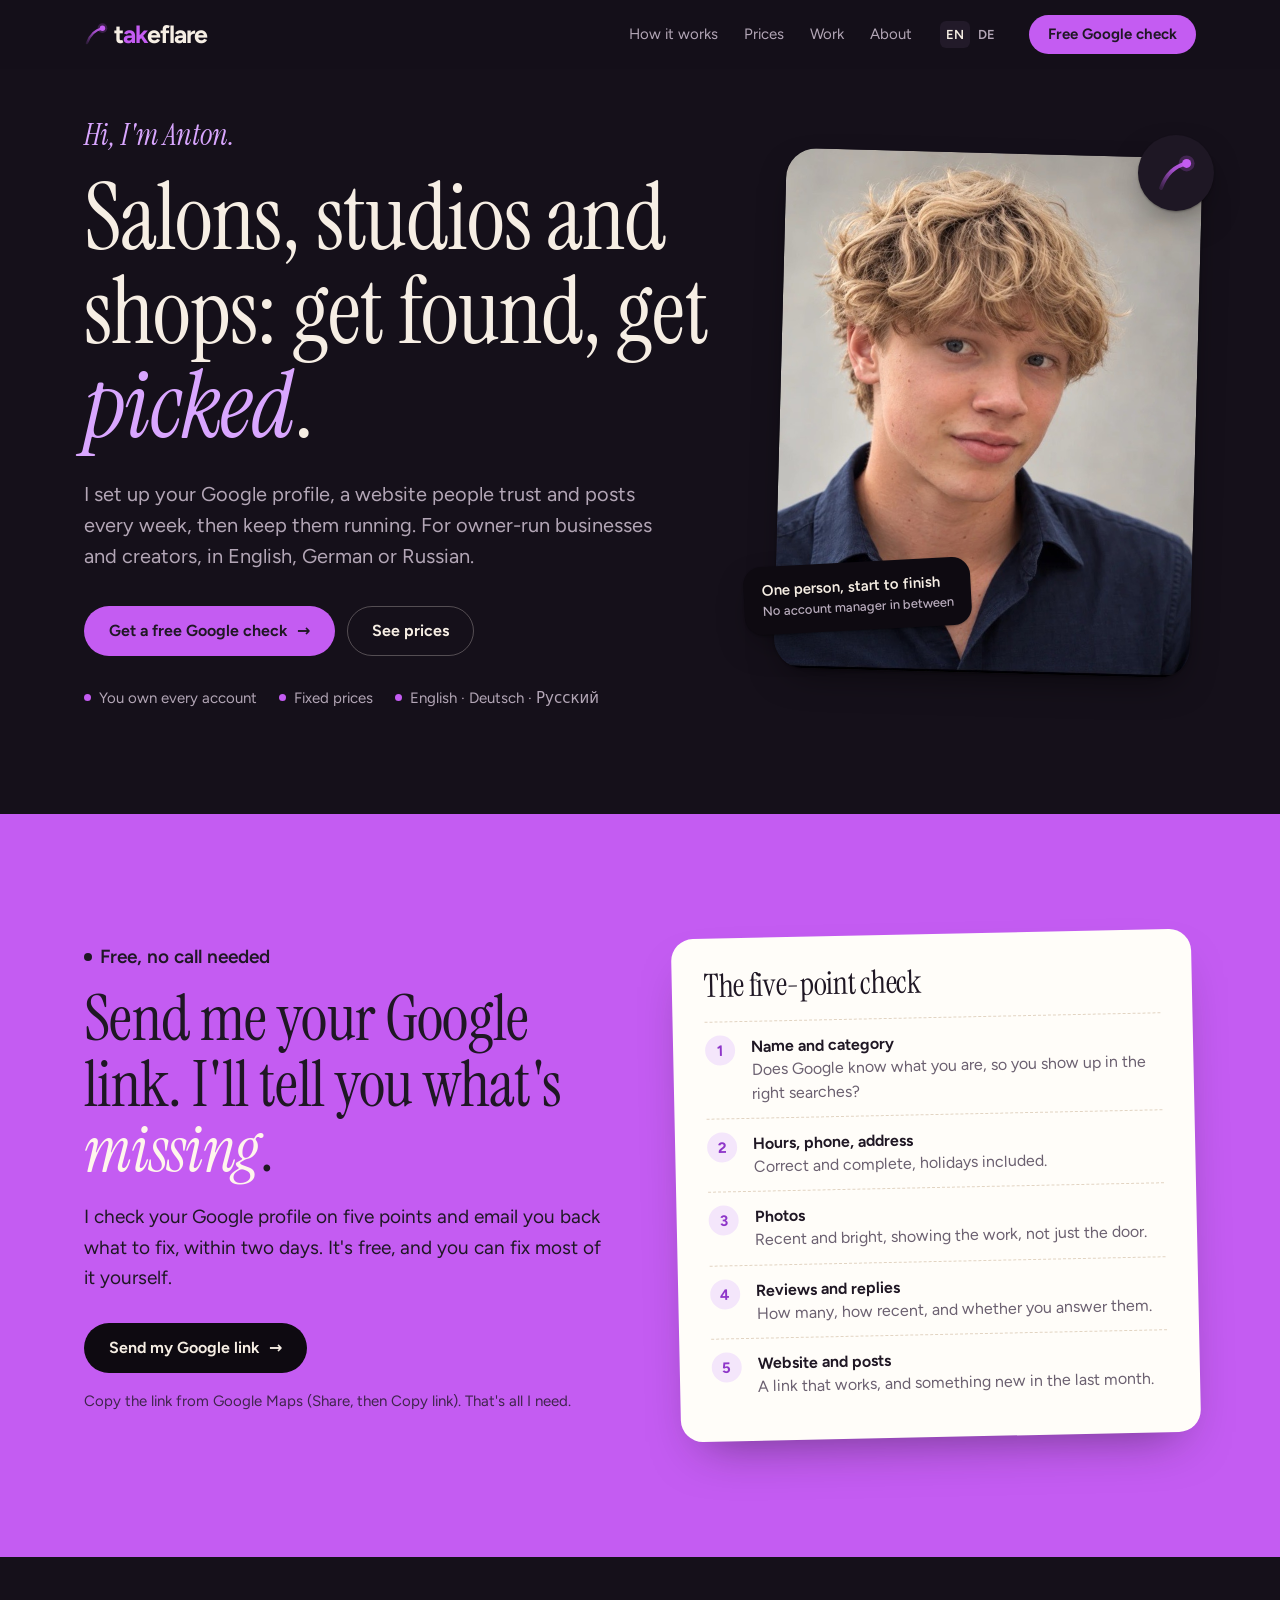
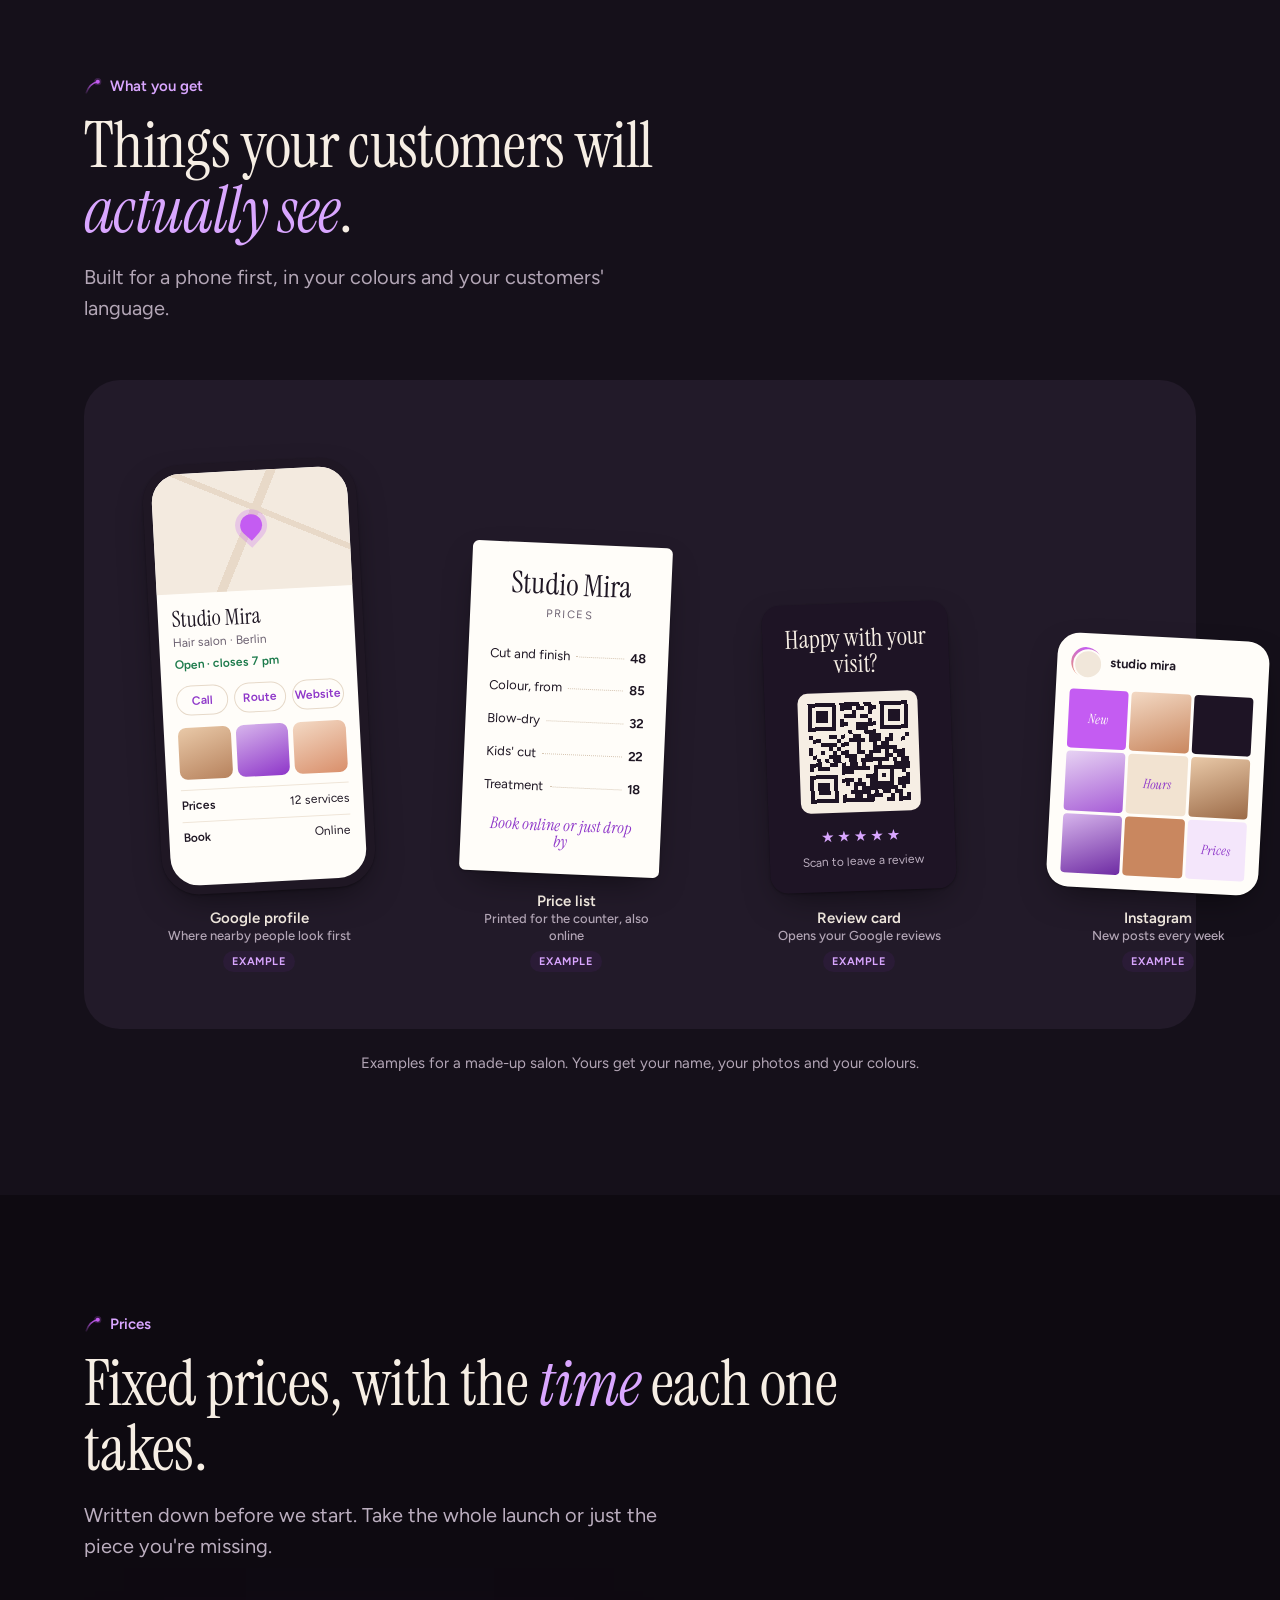
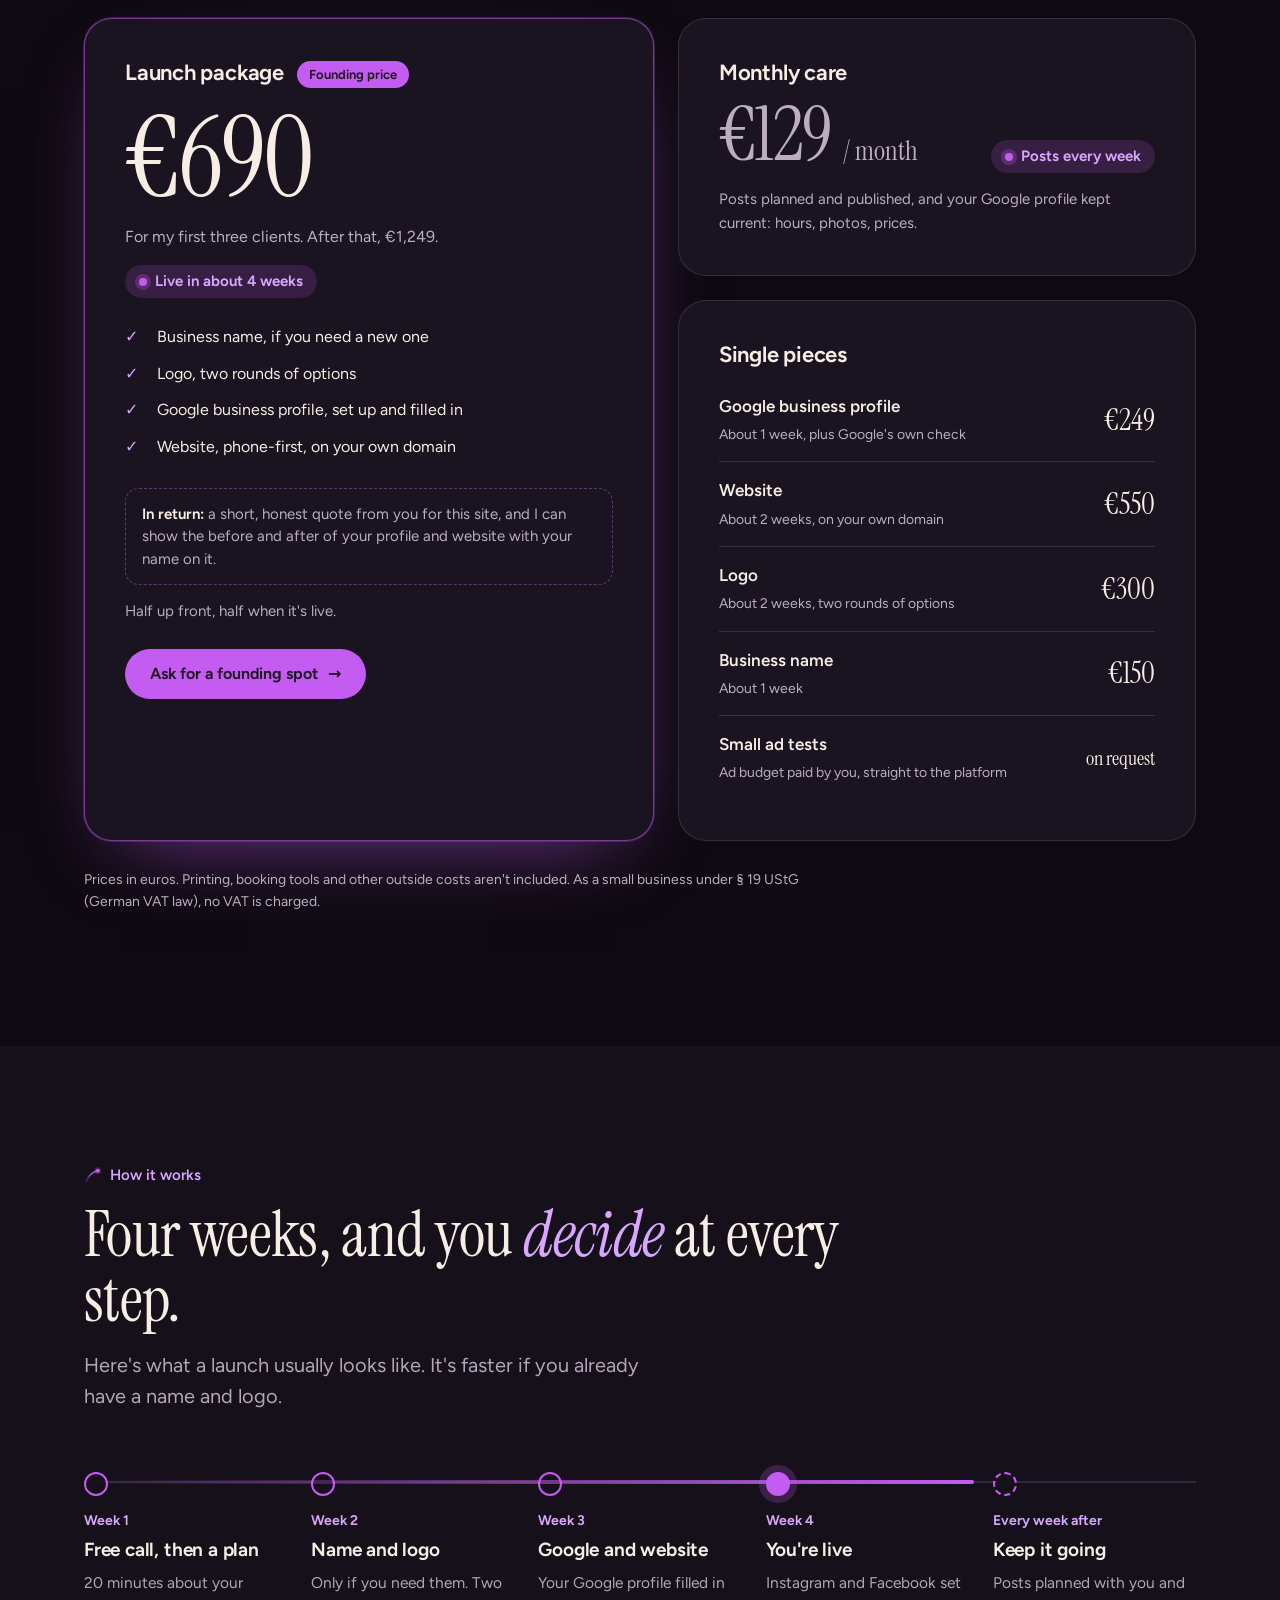
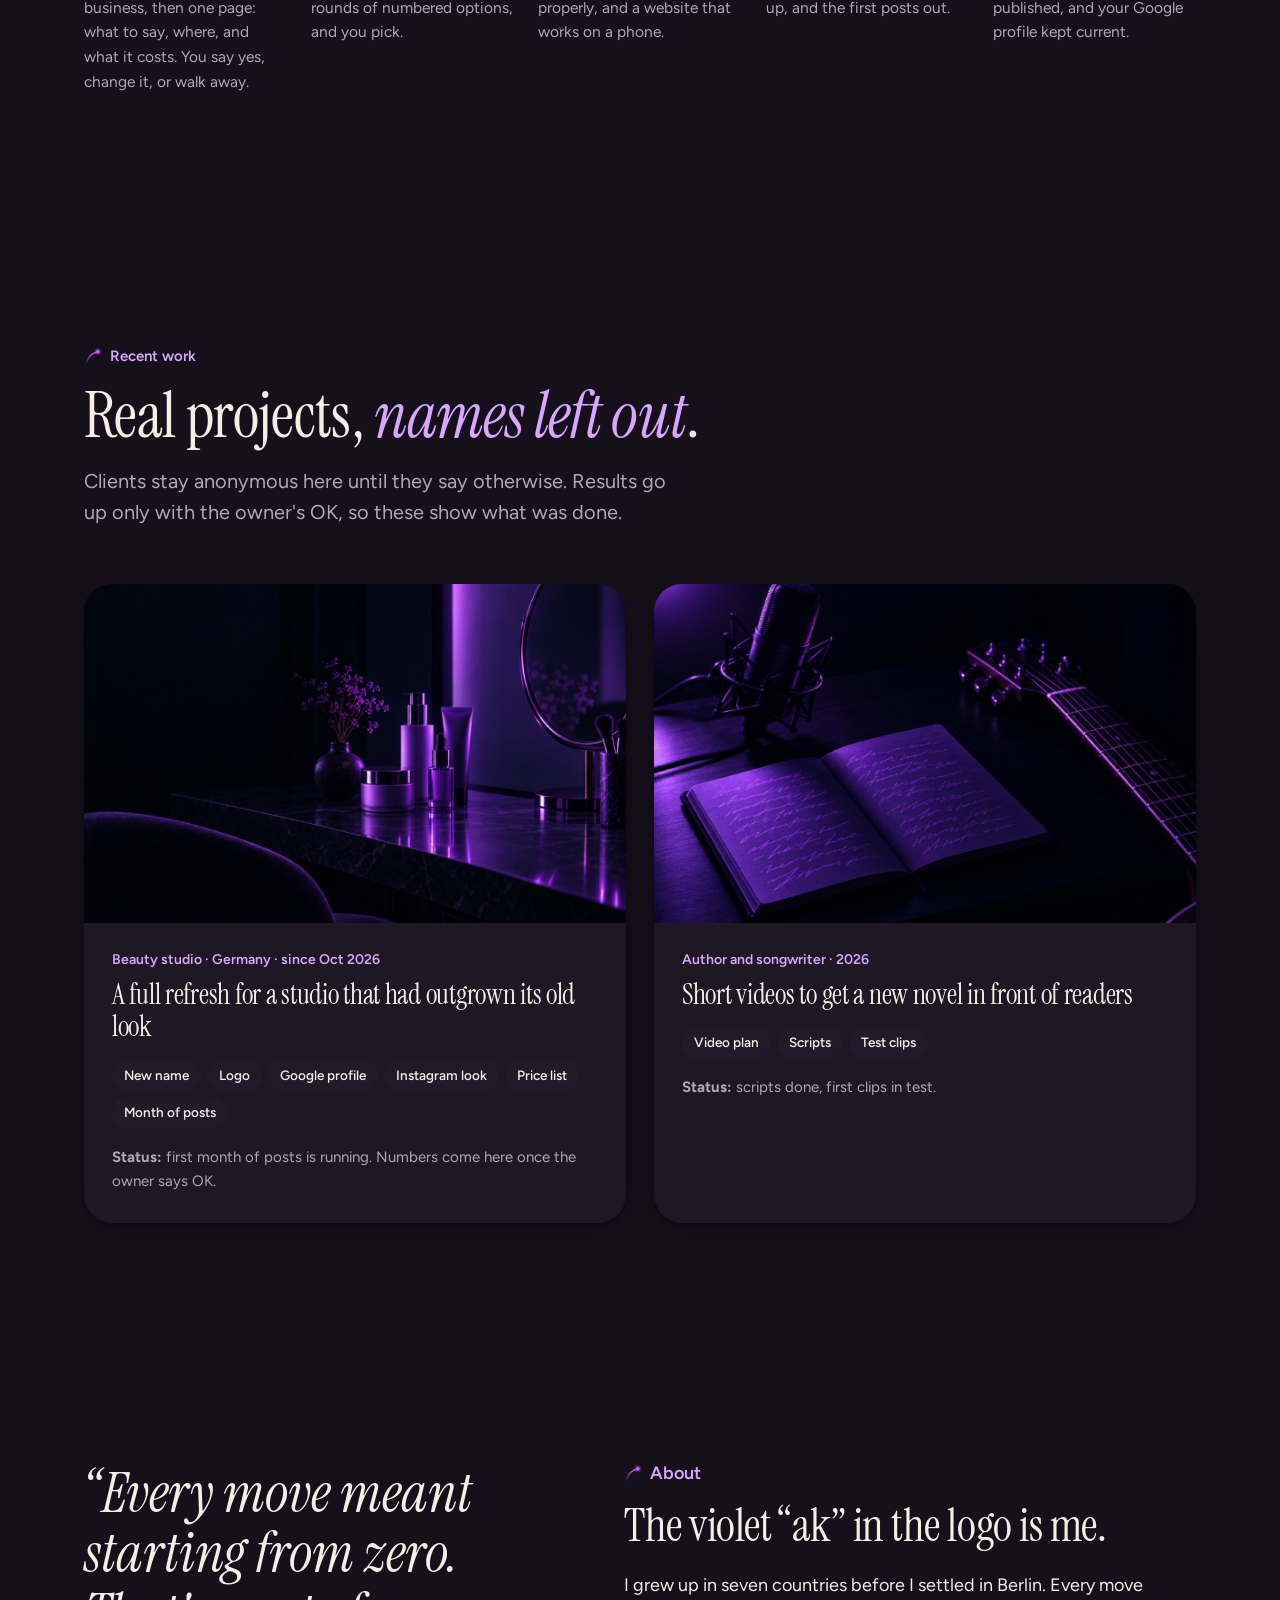
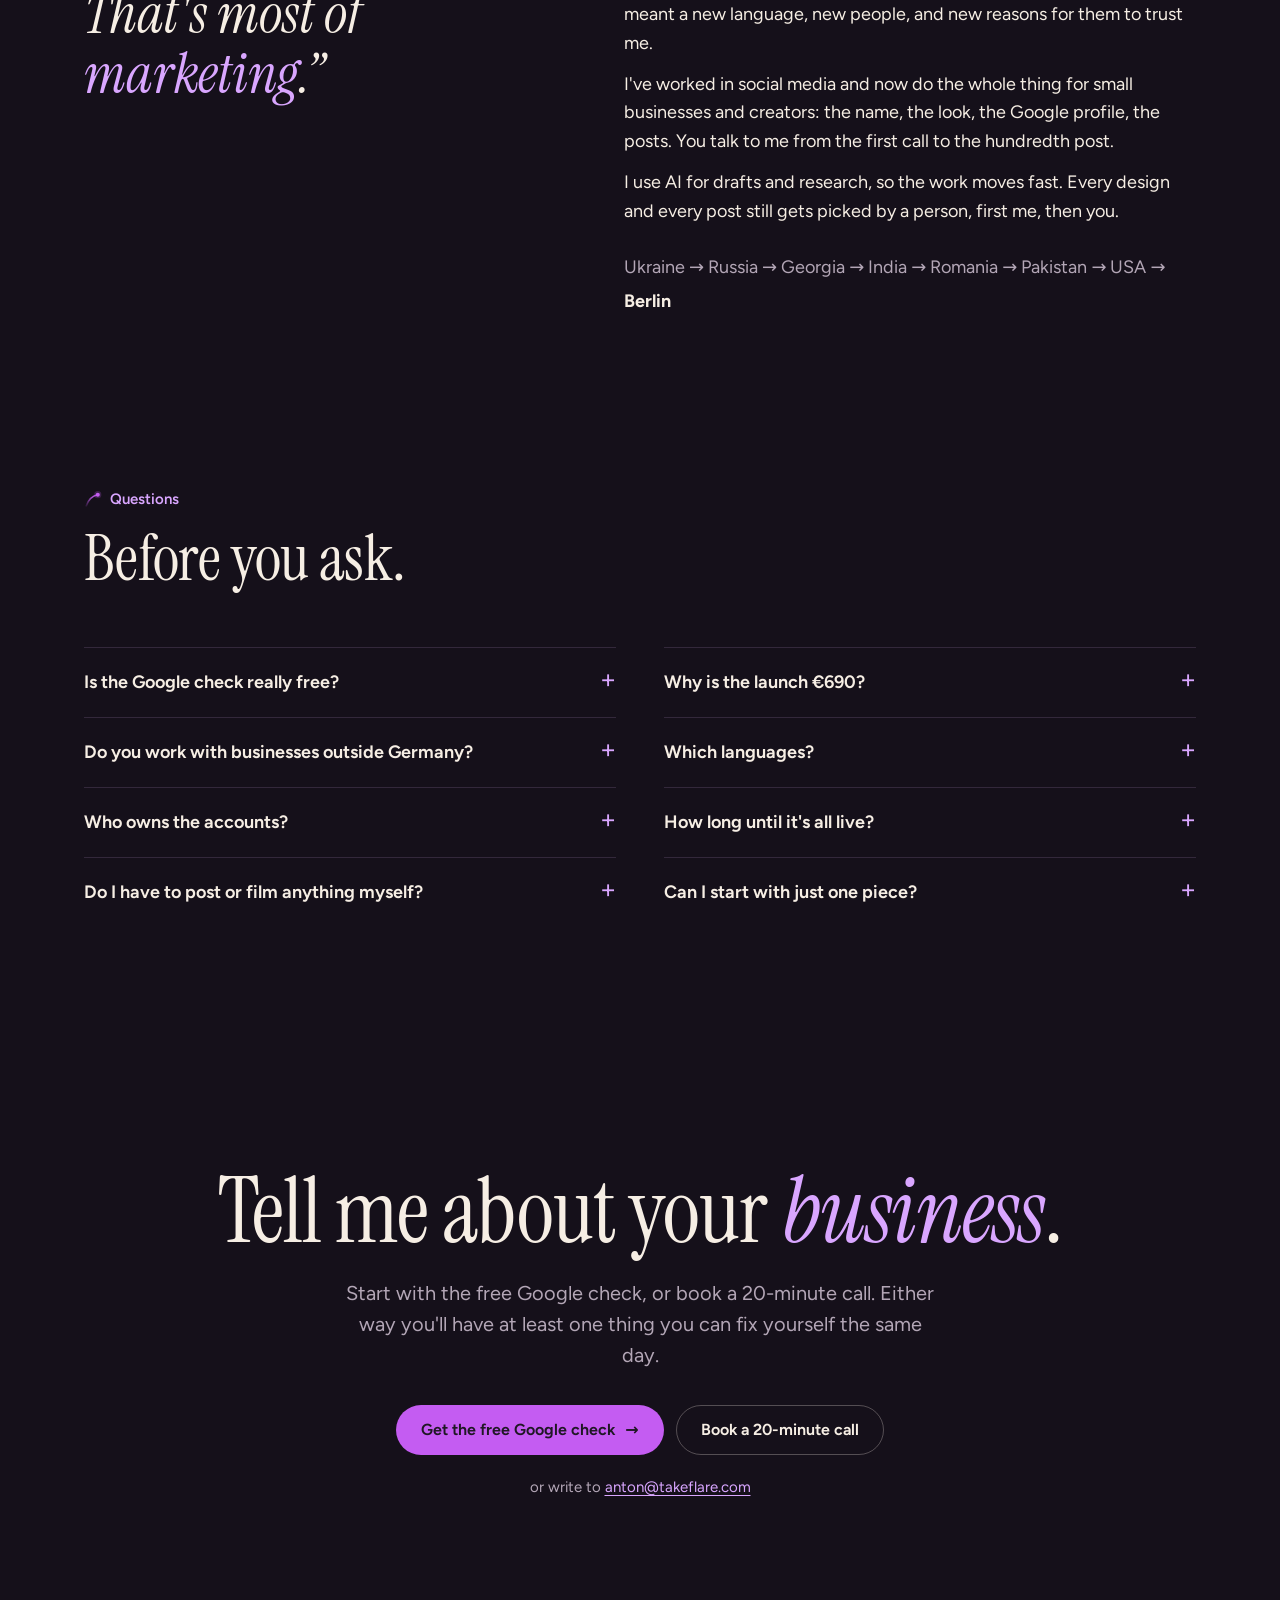
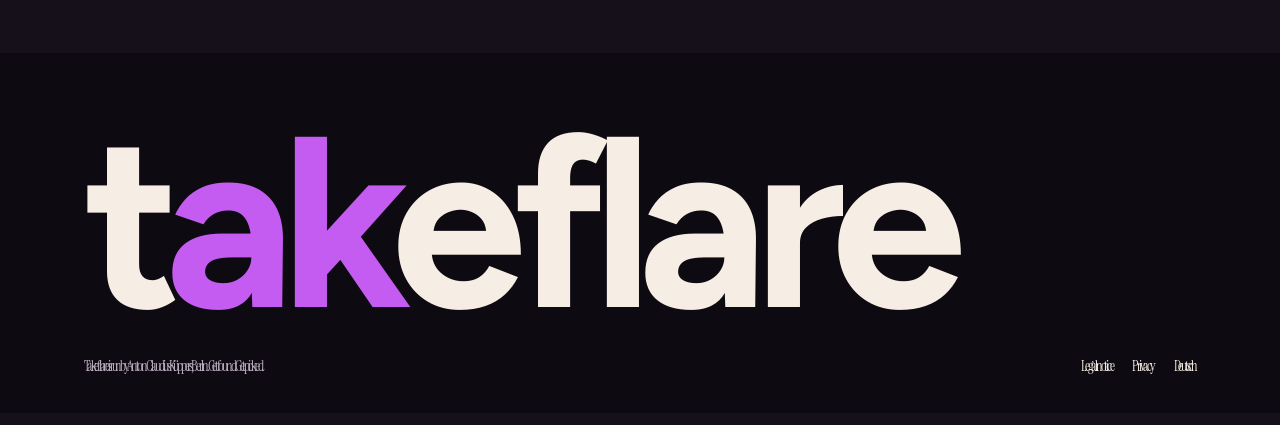
==== commit 57b620b8: "Founding price: launch €690 for the first three clients, then €1,249" ====
--- a/index.html
+++ b/index.html
@@ -69,10 +69,10 @@
     {
      "@type": "Offer",
      "name": "Launch package",
-     "description": "Business name if you need a new one, logo with two rounds of options, Google business profile set up and filled in, and a phone-first website on your own domain. Live in about four weeks. Half up front, half when it's live.",
-     "priceCurrency": "EUR",
-     "url": "https://takeflare.com/#prices",
-     "price": 1249
+     "description": "Business name if you need a new one, logo with two rounds of options, Google business profile set up and filled in, and a phone-first website on your own domain. Live in about four weeks. Founding price for the first three clients, then €1,249. Half up front, half when it's live.",
+     "priceCurrency": "EUR",
+     "url": "https://takeflare.com/#prices",
+     "price": 690
     },
     {
      "@type": "Offer",
@@ -141,6 +141,14 @@
     },
     {
      "@type": "Question",
+     "name": "Why is the launch €690?",
+     "acceptedAnswer": {
+      "@type": "Answer",
+      "text": "Takeflare is new, and I want three businesses I can show. The first three get the full launch for €690 instead of €1,249. In return, I can put your before and after and a short quote from you on this site, marked as a founding client. After three, the price goes back to €1,249."
+     }
+    },
+    {
+     "@type": "Question",
      "name": "Do you work with businesses outside Germany?",
      "acceptedAnswer": {
       "@type": "Answer",
@@ -327,8 +335,9 @@
     </div>
     <div class="prices">
       <div class="pcard main">
-        <h3>Launch package</h3>
-        <p class="big">€1,249</p>
+        <h3>Launch package <span class="fbadge">Founding price</span></h3>
+        <p class="big">€690</p>
+        <p class="then">For my first three clients. After that, €1,249.</p>
         <span class="time">Live in about 4 weeks</span>
         <ul class="ticks">
           <li>Business name, if you need a new one</li>
@@ -336,8 +345,9 @@
           <li>Google business profile, set up and filled in</li>
           <li>Website, phone-first, on your own domain</li>
         </ul>
+        <p class="giveback"><b>In return:</b> a short, honest quote from you for this site, and I can show the before and after of your profile and website with your name on it.</p>
         <p class="pnote">Half up front, half when it's live.</p>
-        <a class="btn btn-main" href="mailto:anton@takeflare.com?subject=Launch%20package">Ask about the launch <span class="arrow">→</span></a>
+        <a class="btn btn-main" href="mailto:anton@takeflare.com?subject=Founding%20spot">Ask for a founding spot <span class="arrow">→</span></a>
       </div>
       <div class="stack">
         <div class="pcard">
@@ -429,6 +439,7 @@
     <div class="head"><p class="kicker">Questions</p><h2>Before you ask.</h2></div>
     <div class="faq">
       <details><summary>Is the Google check really free?</summary><p>Yes. You send the link, I send back the five points and what to fix. No call, and nothing else unless you write back.</p></details>
+      <details><summary>Why is the launch €690?</summary><p>Takeflare is new, and I want three businesses I can show. The first three get the full launch for €690 instead of €1,249. In return, I can put your before and after and a short quote from you on this site, marked as a founding client. After three, the price goes back to €1,249.</p></details>
       <details><summary>Do you work with businesses outside Germany?</summary><p>Yes. Everything runs remotely over video calls, WhatsApp or email, and shared files. Clients don't need to be in Berlin.</p></details>
       <details><summary>Which languages?</summary><p>English, German and Russian, for the calls and for the posts and pages themselves.</p></details>
       <details><summary>Who owns the accounts?</summary><p>You do. Your Google profile, domain and social accounts are set up in your name. I get access to do the work, and you keep the keys if we ever stop.</p></details>
--- a/style.css
+++ b/style.css
@@ -175,6 +175,10 @@
 .pcard h3 { font-size: 22px; }
 .big { font: 400 clamp(72px, 9vw, 112px)/1 var(--serif); letter-spacing: -0.02em; margin: 14px 0 12px; }
 .big small { font-size: .36em; color: var(--on-plum-muted); letter-spacing: 0; }
+.fbadge { display: inline-block; vertical-align: middle; margin-left: 8px; background: var(--flare); color: var(--on-flare); font: 650 13px/1 var(--sans); letter-spacing: 0; padding: 7px 12px; border-radius: 99px; }
+.then { color: var(--on-plum-muted); font-size: 16px; margin: -2px 0 16px; }
+.giveback { margin: 20px 0 14px; padding: 14px 16px; border: 1px dashed rgba(196,92,242,.45); border-radius: 14px; font-size: 15px; line-height: 1.5; color: var(--on-plum-muted); }
+.giveback b { color: var(--on-plum); font-weight: 650; }
 .time { display: inline-flex; align-items: center; gap: 8px; background: rgba(196,92,242,.16); color: var(--glow); font: 650 15px/1 var(--sans); padding: 9px 14px; border-radius: 99px; }
 .time::before { content: ""; width: 8px; height: 8px; border-radius: 50%; background: var(--flare); box-shadow: 0 0 0 4px rgba(196,92,242,.25); }
 .ticks { list-style: none; padding: 0; margin: 26px 0 28px; display: grid; gap: 11px; }
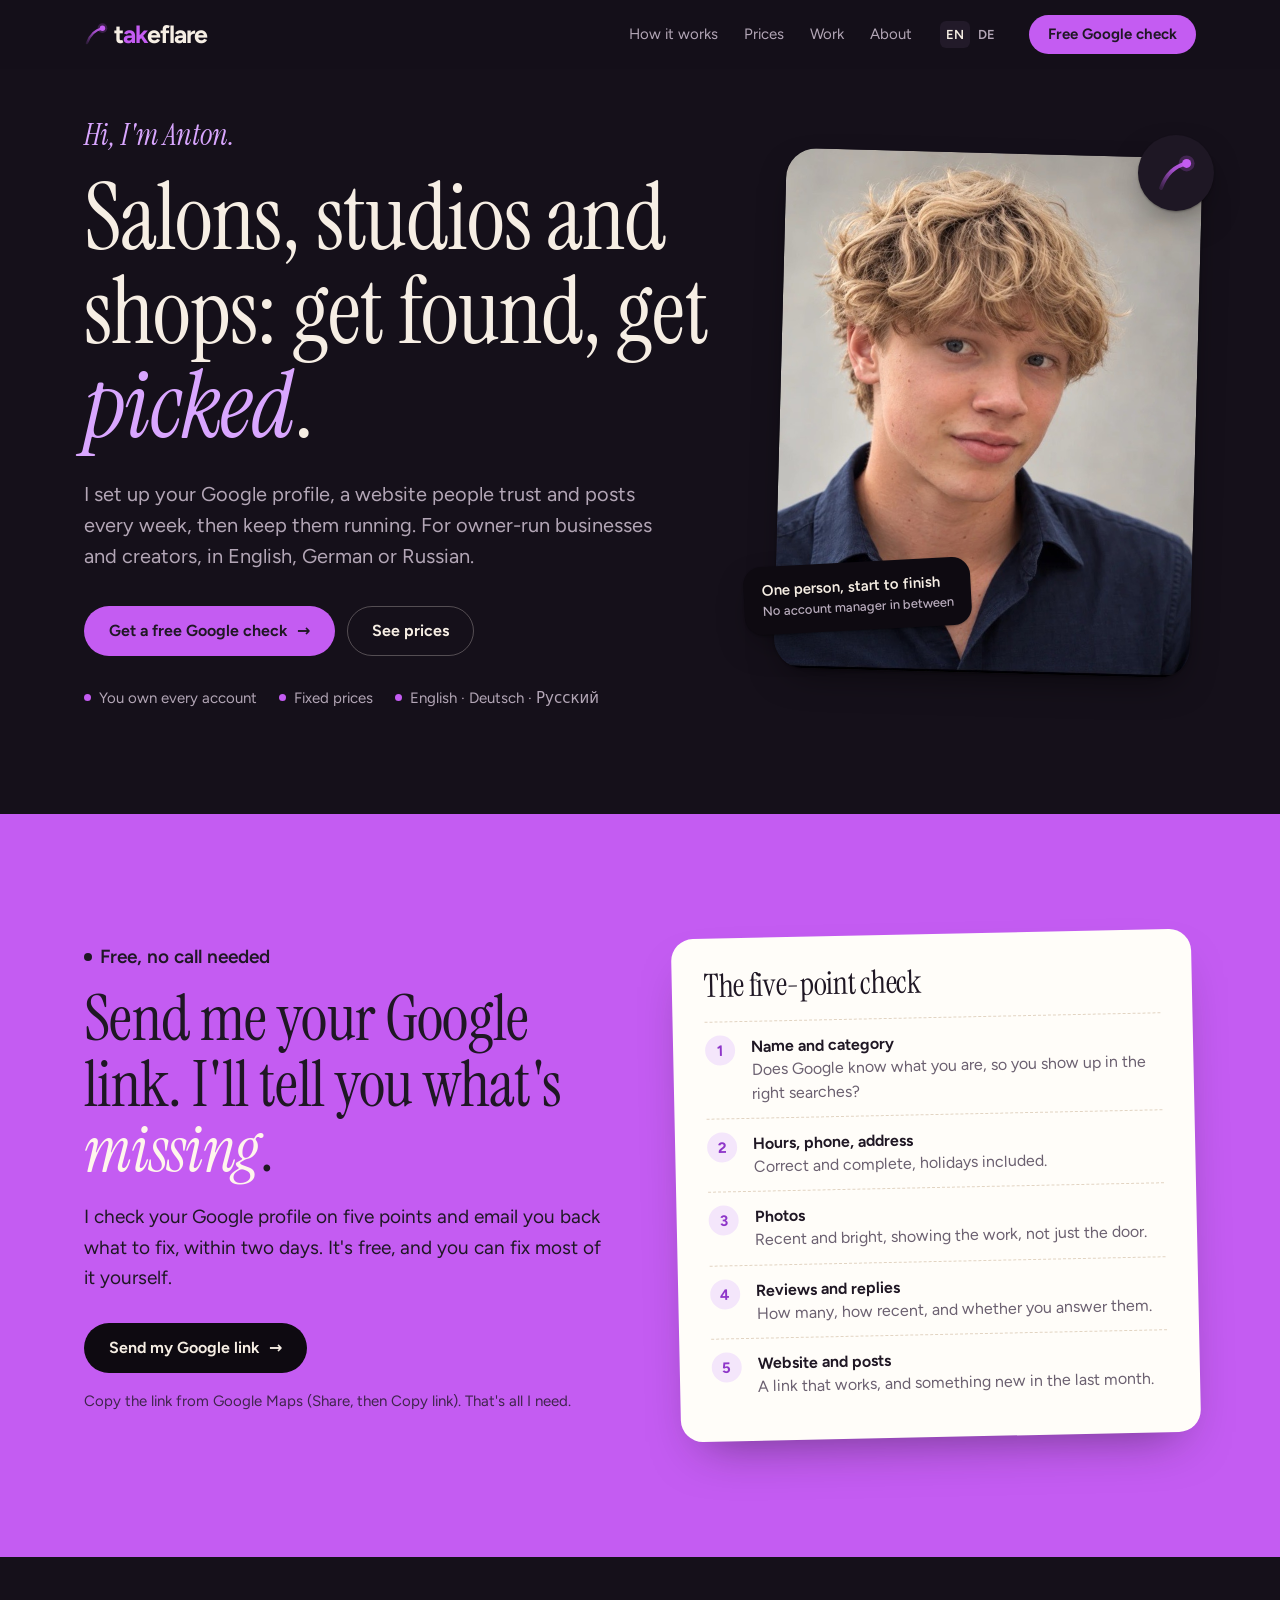
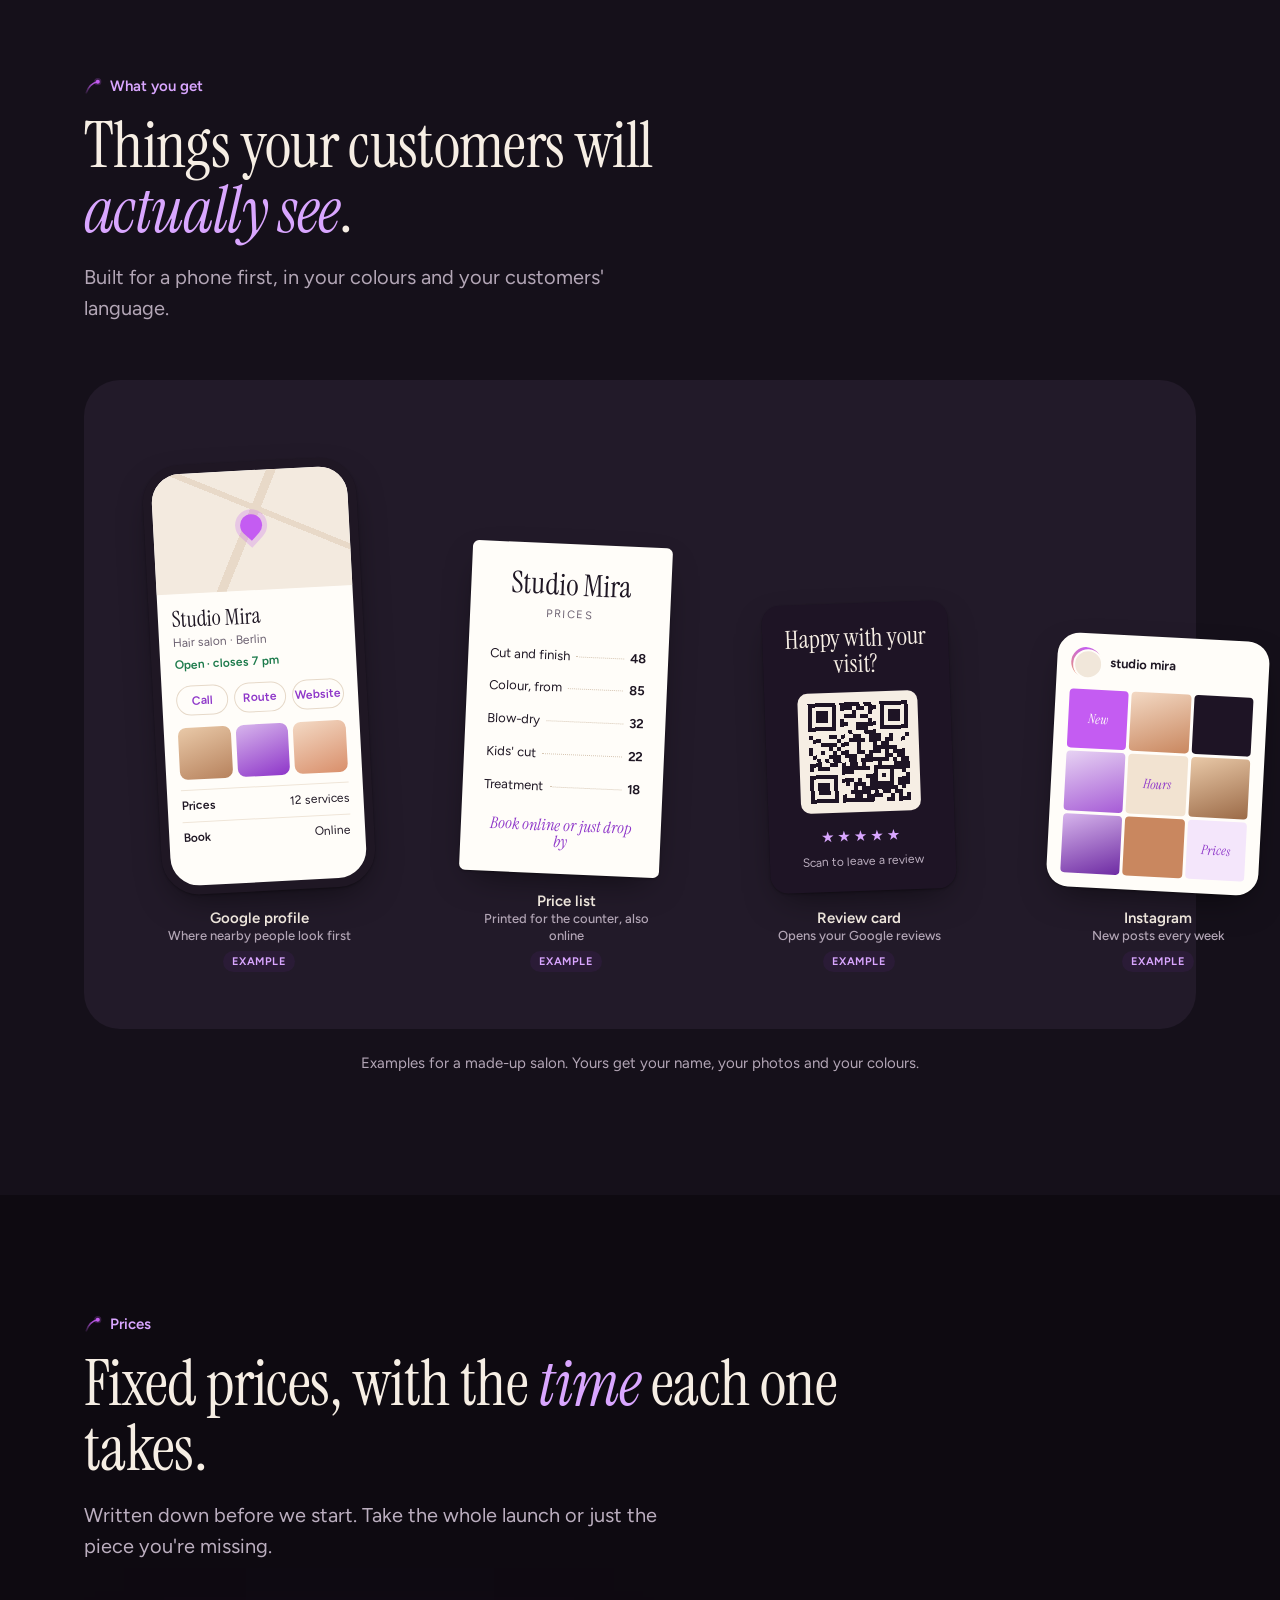
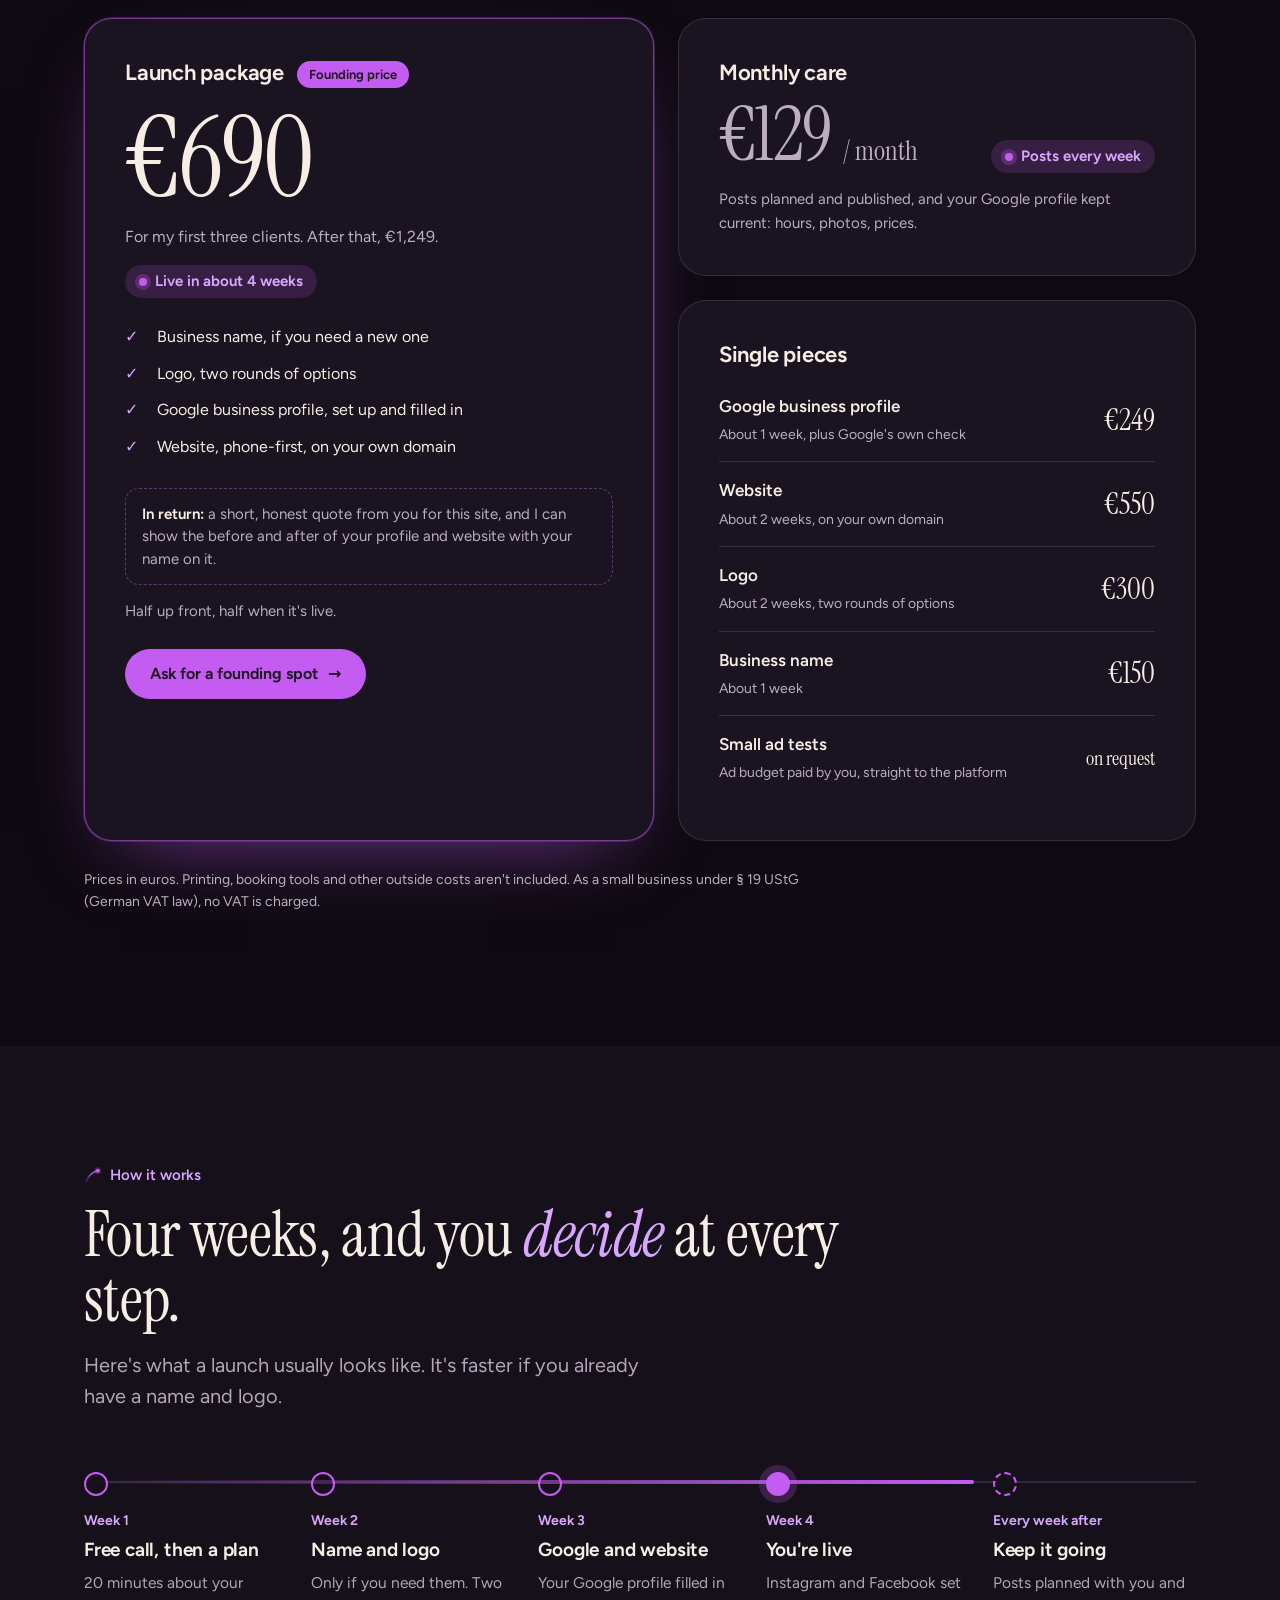
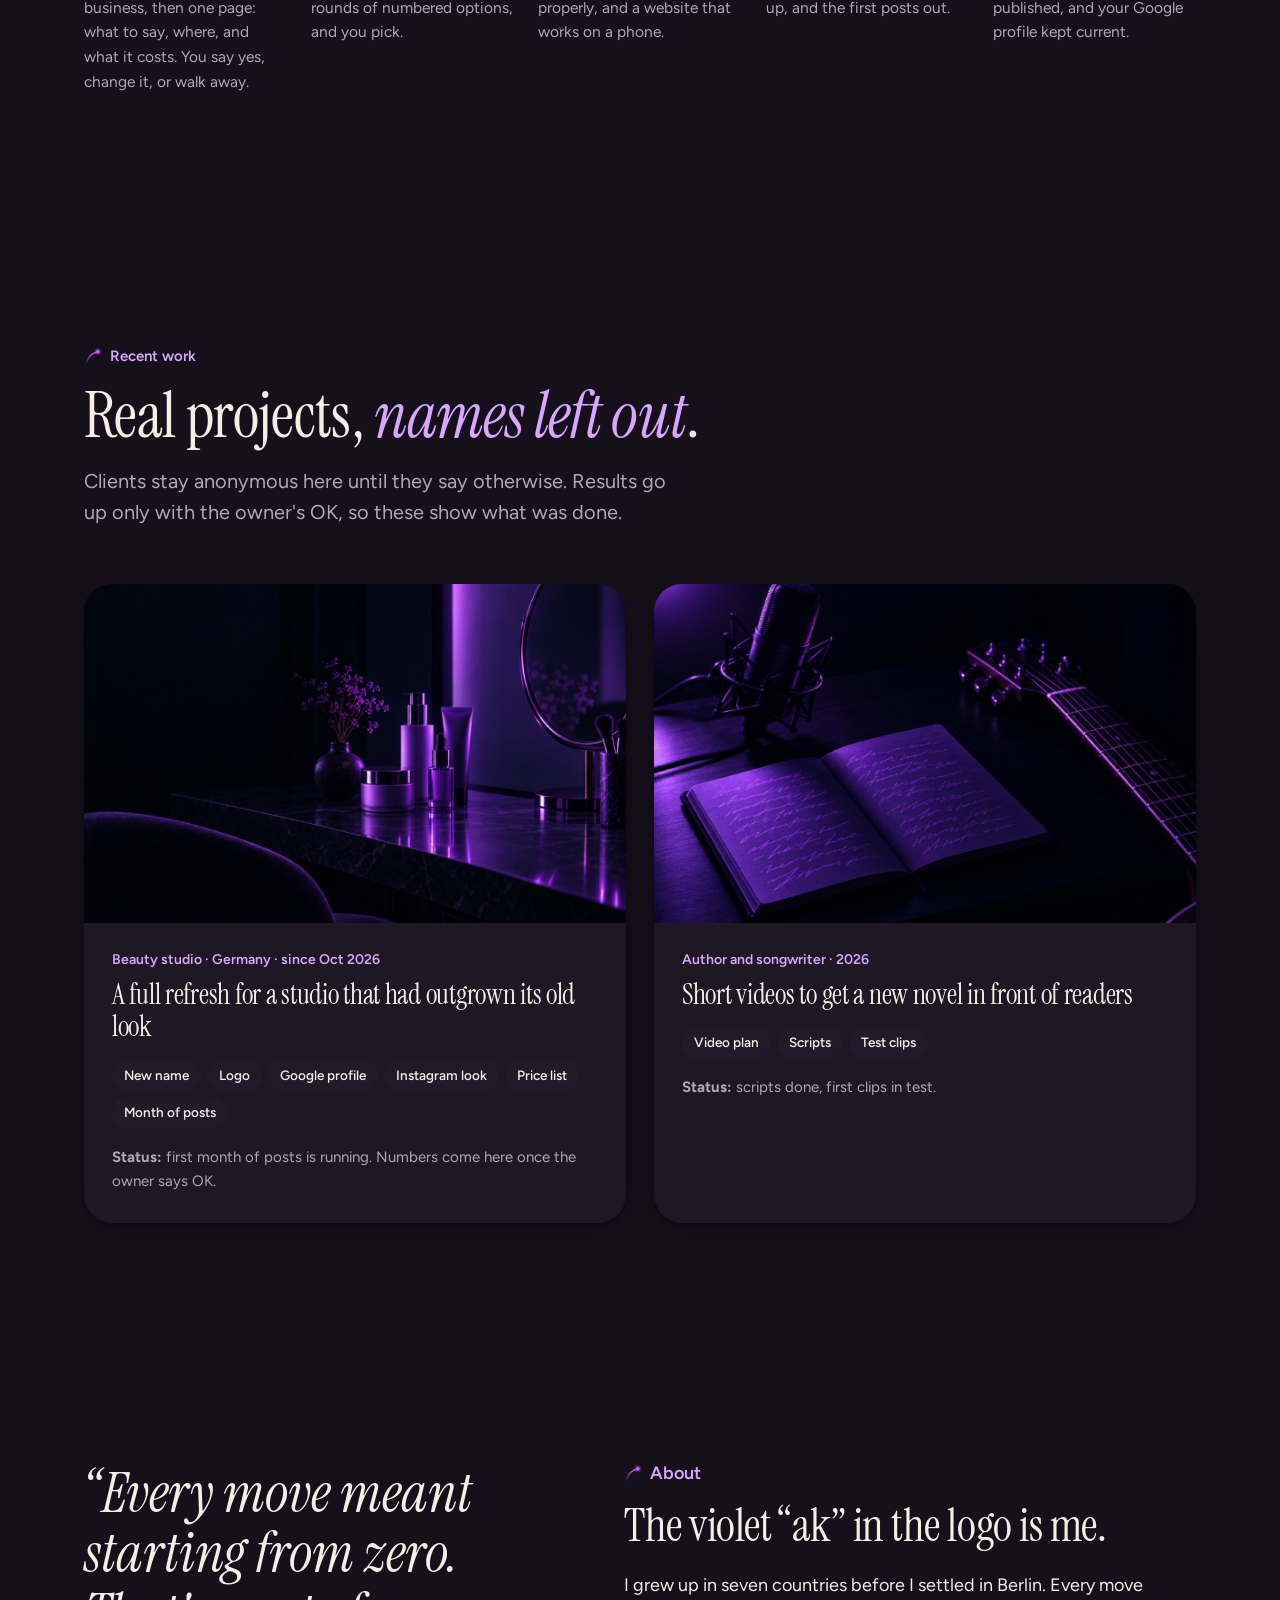
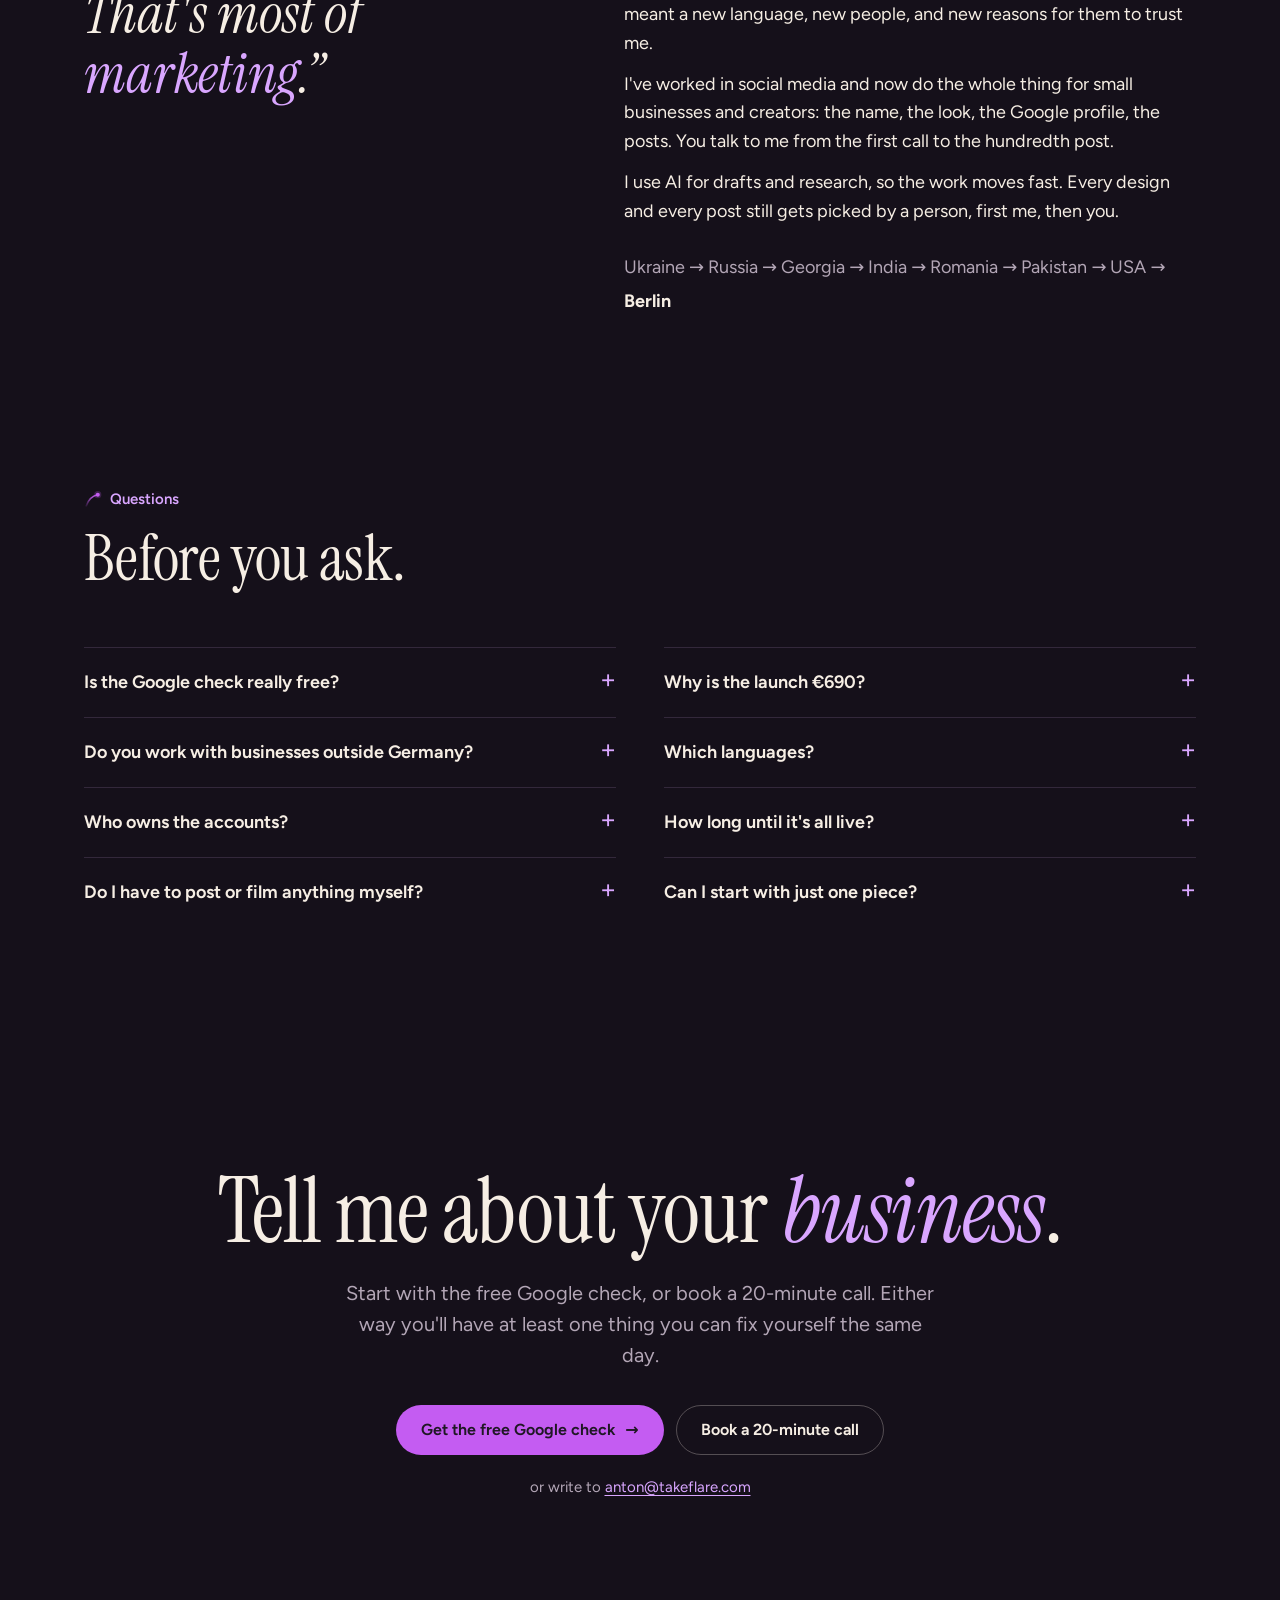
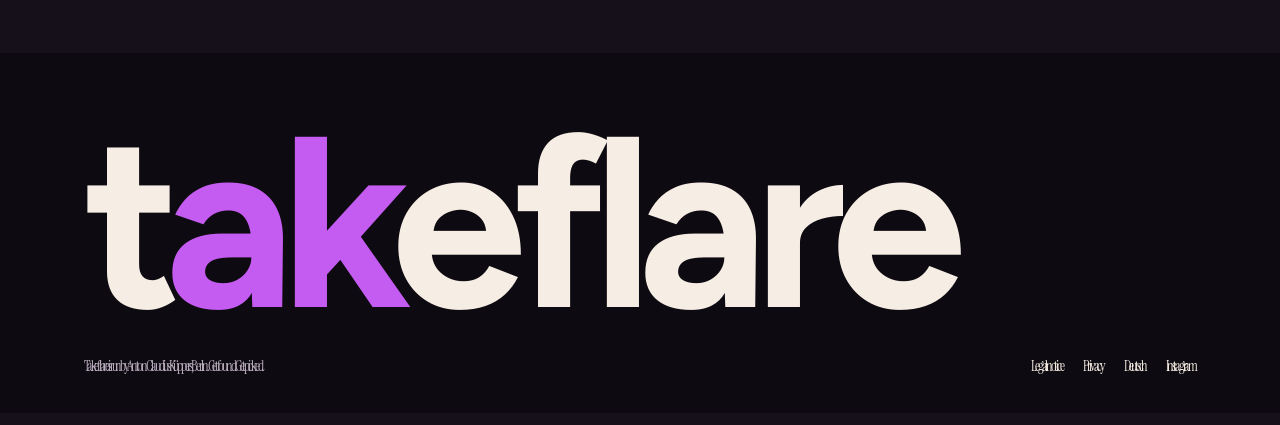
==== commit 321ba8c3: "Instagram @takeflare_: Datenschutz section 5, footer link EN/DE, sameAs" ====
--- a/index.html
+++ b/index.html
@@ -114,6 +114,9 @@
      "url": "https://takeflare.com/#prices",
      "price": 150
     }
+   ],
+   "sameAs": [
+    "https://www.instagram.com/takeflare_/"
    ]
   },
   {
@@ -469,7 +472,7 @@
     <p class="giant" aria-hidden="true">t<b>ak</b>eflare</p>
     <div class="foot-row">
       <span>Takeflare is run by Anton Claudius Küppers, Berlin. Get found. Get picked.</span>
-      <nav><a href="/impressum.html">Legal notice</a><a href="/datenschutz.html">Privacy</a><a href="/de/" hreflang="de">Deutsch</a></nav>
+      <nav><a href="/impressum.html">Legal notice</a><a href="/datenschutz.html">Privacy</a><a href="/de/" hreflang="de">Deutsch</a><a href="https://www.instagram.com/takeflare_/" rel="noopener">Instagram</a></nav>
     </div>
   </div>
 </footer>
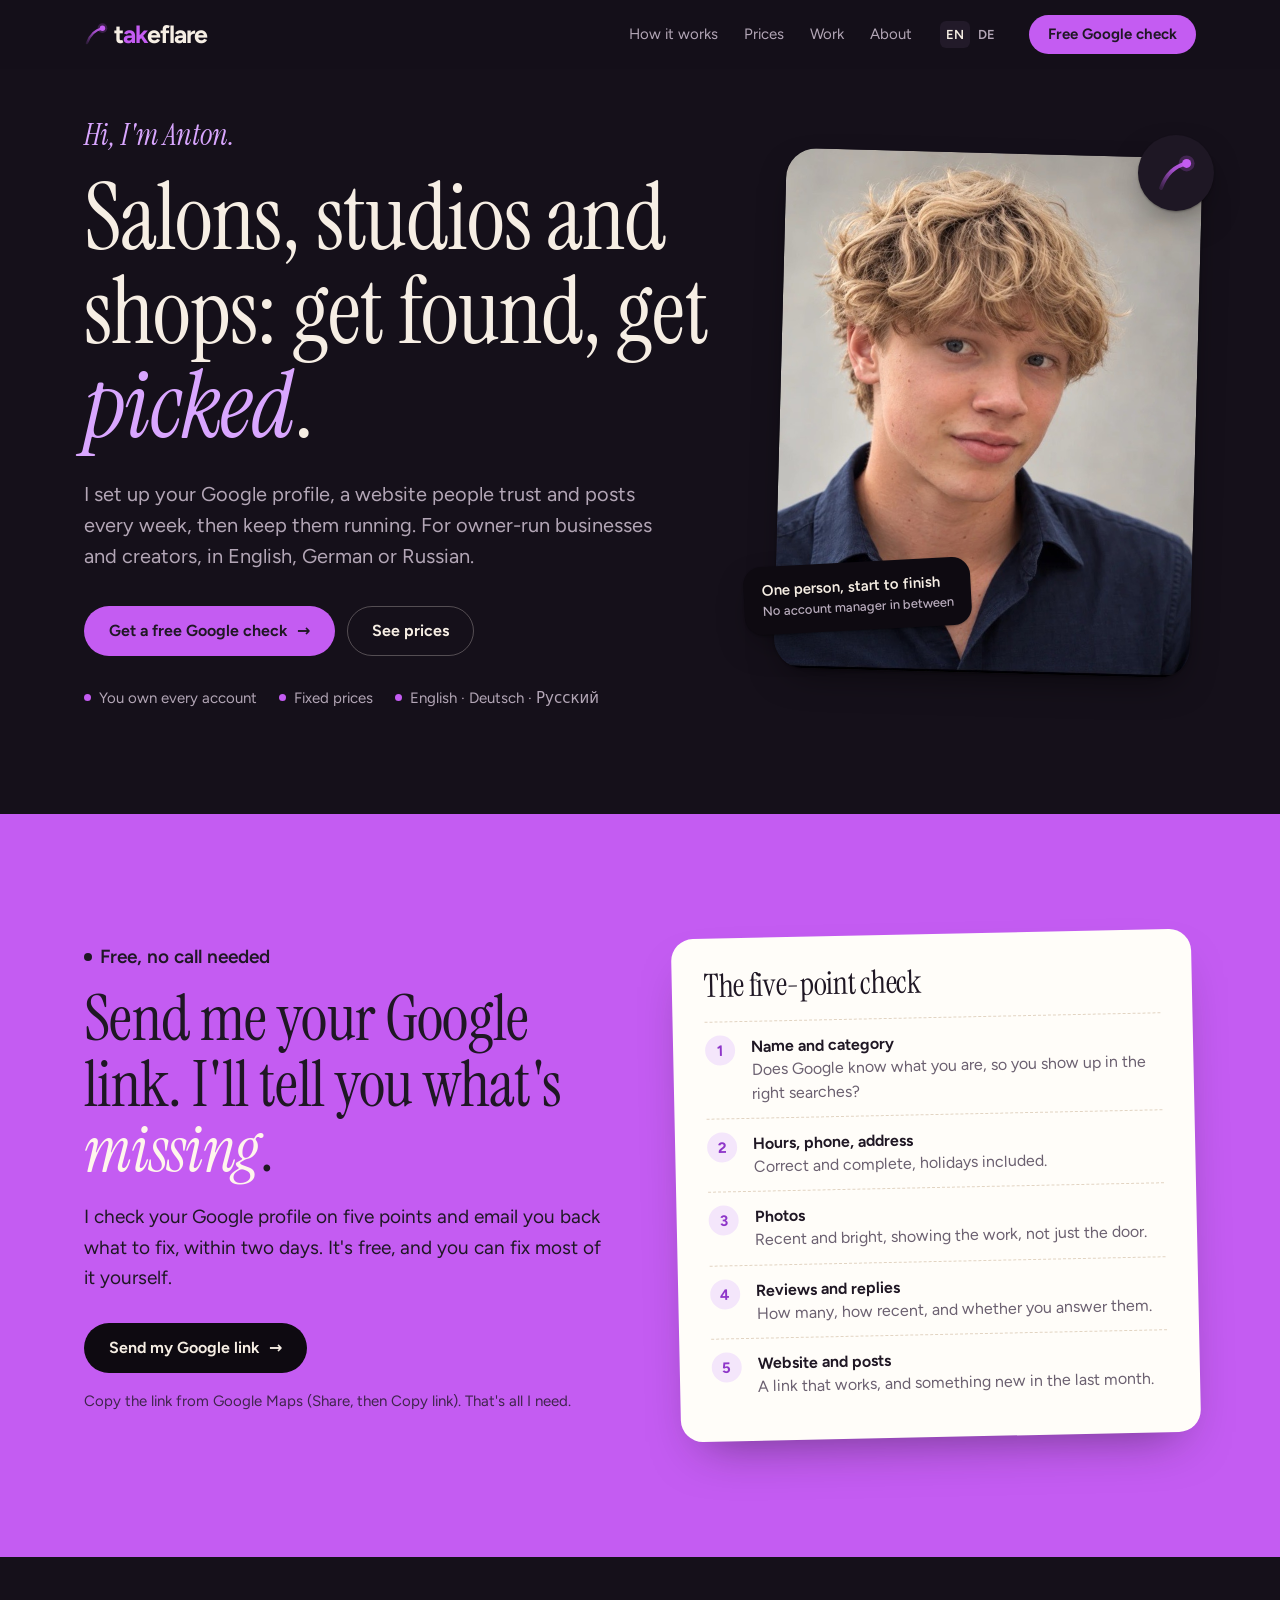
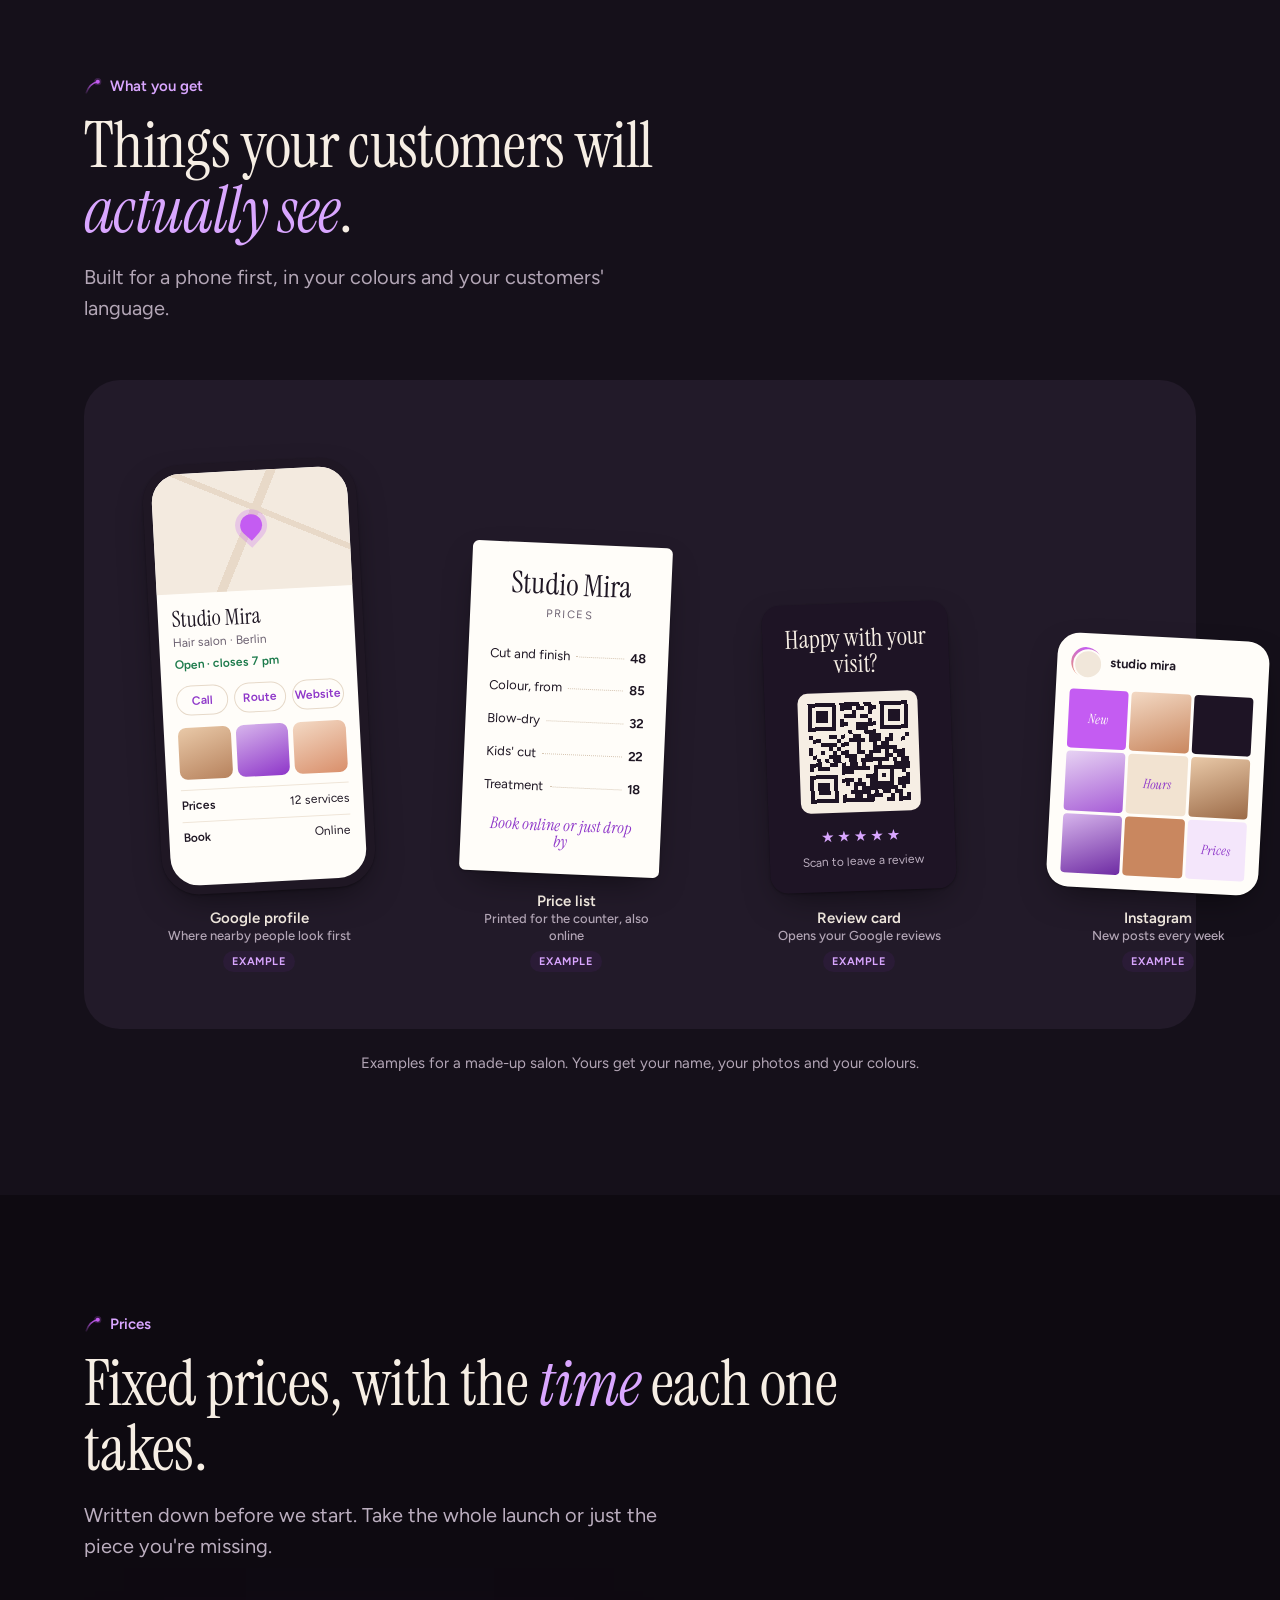
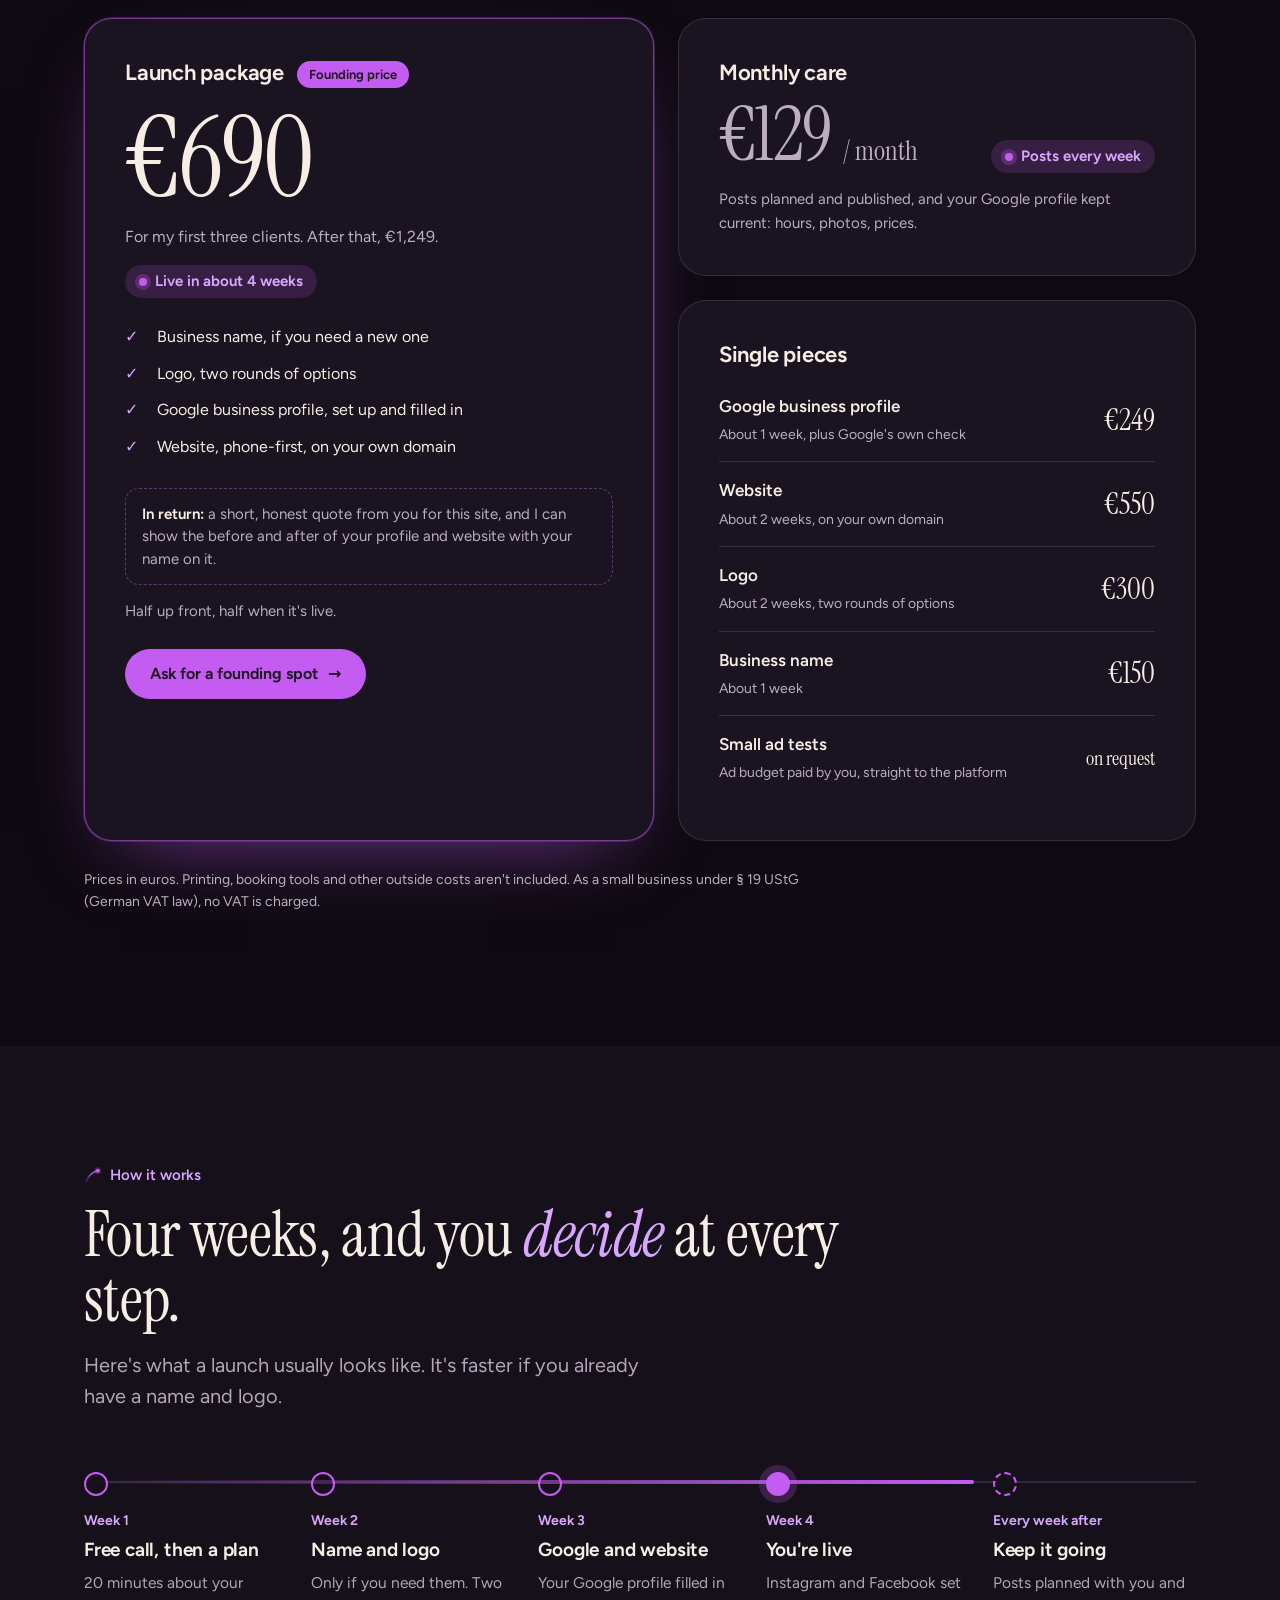
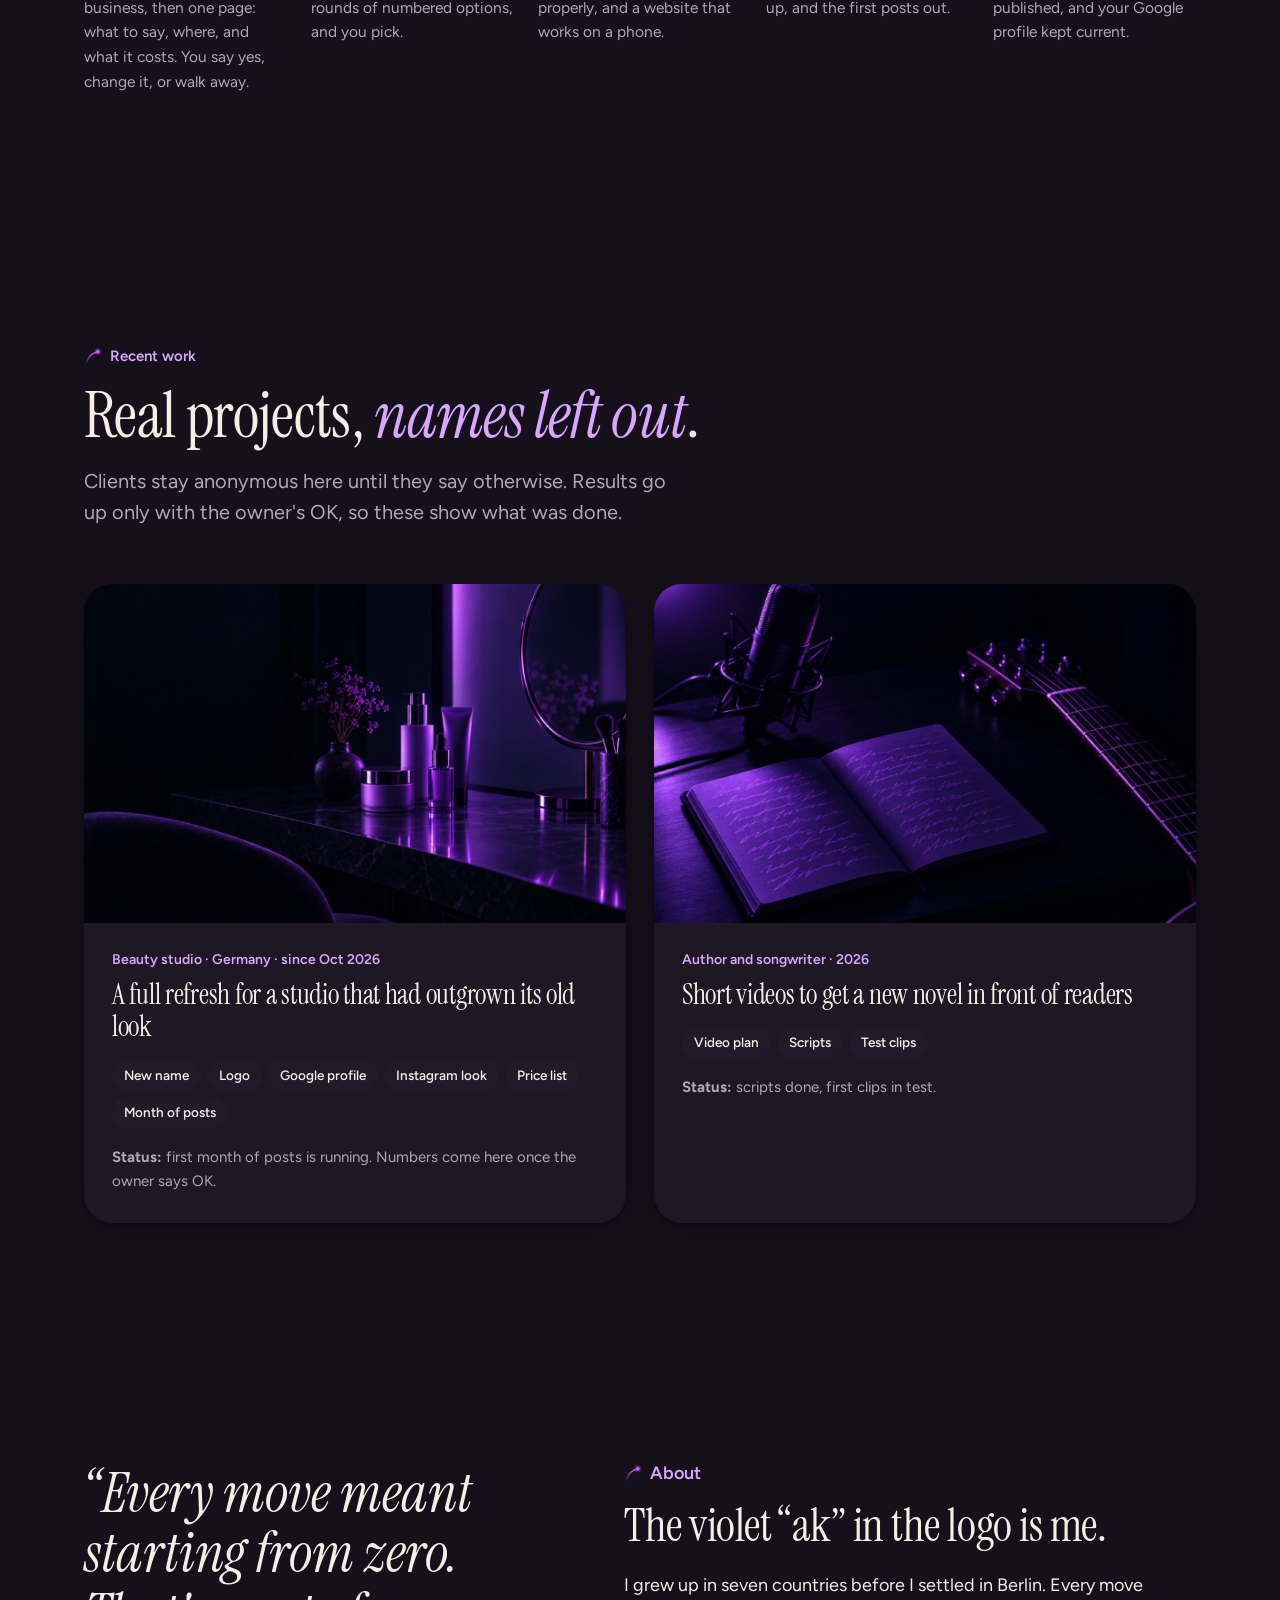
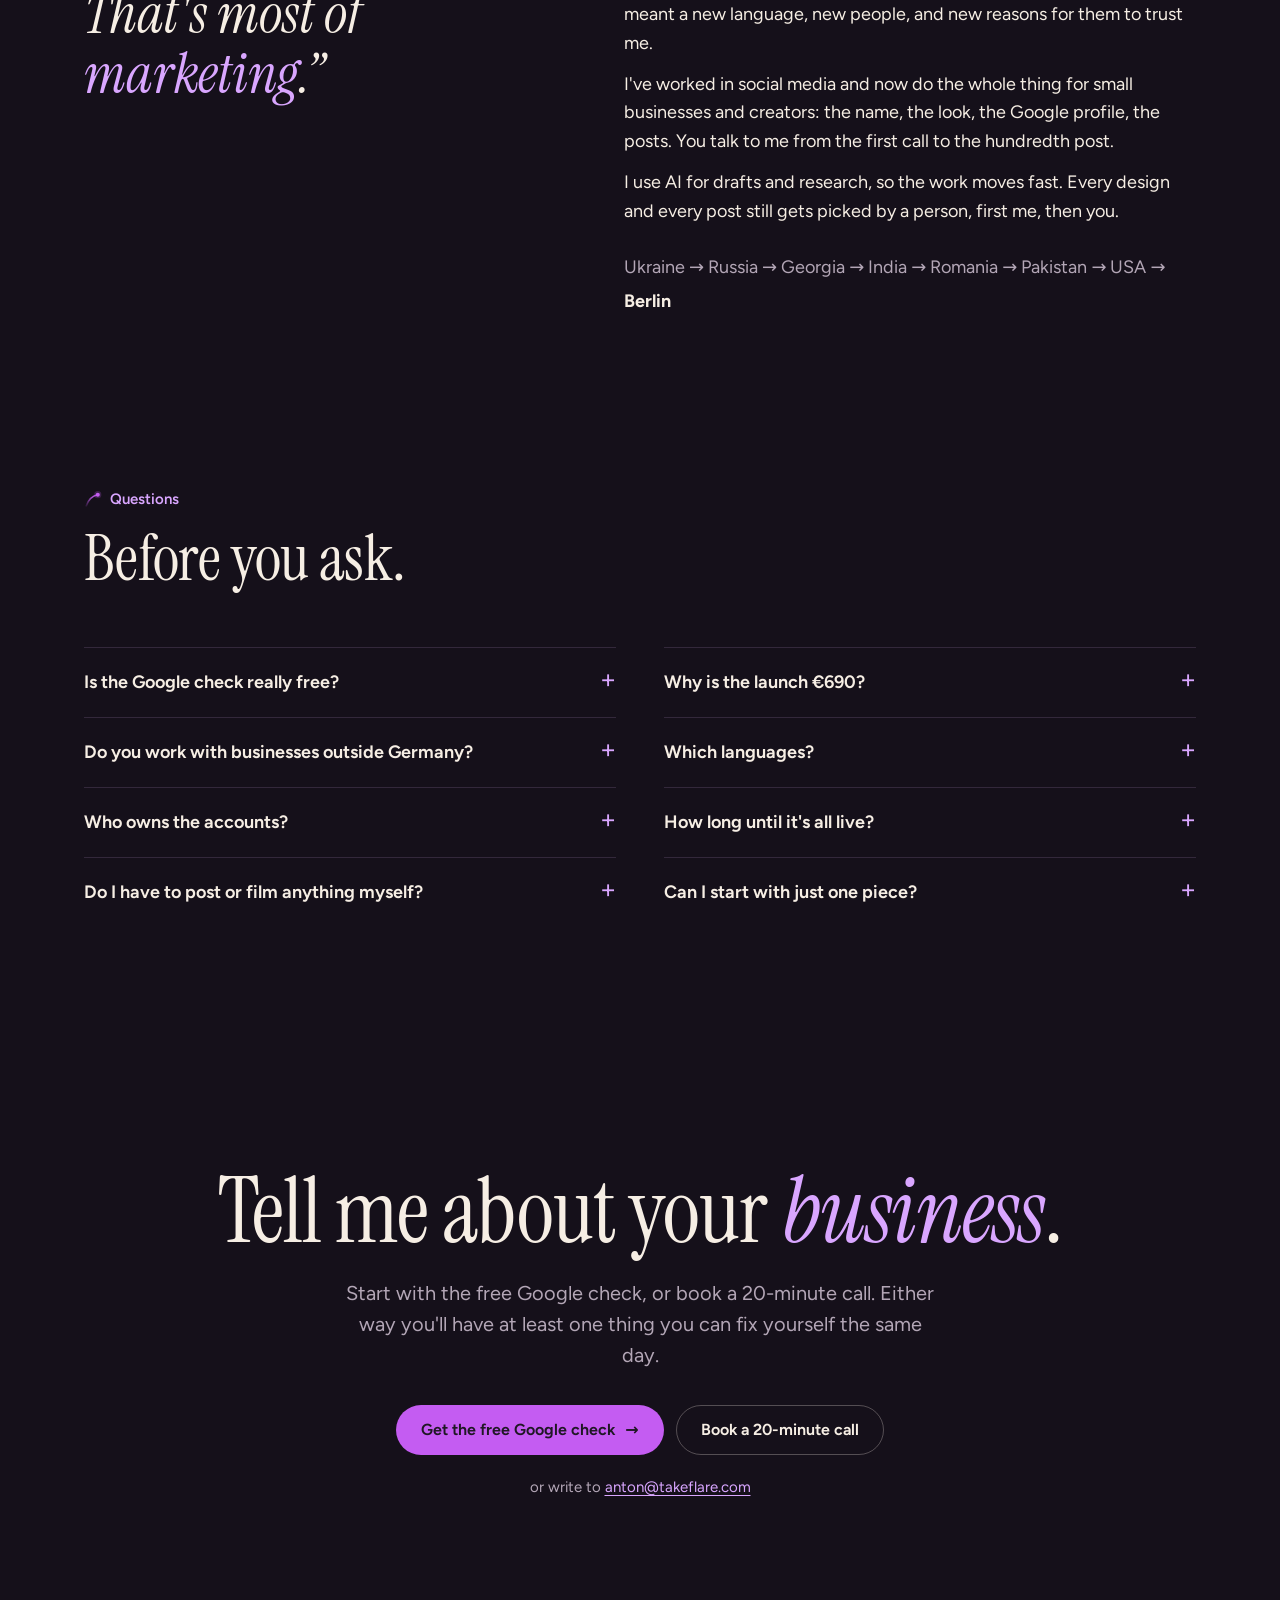
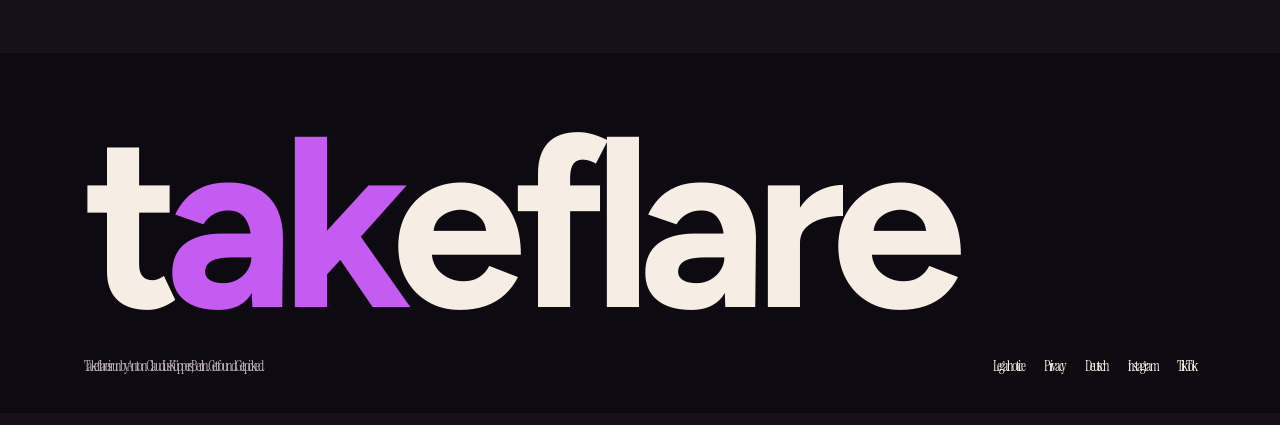
==== commit 6d1b7a6a: "Add TikTok profile: footer link, sameAs, Datenschutz section 6" ====
--- a/index.html
+++ b/index.html
@@ -116,7 +116,8 @@
     }
    ],
    "sameAs": [
-    "https://www.instagram.com/takeflare_/"
+    "https://www.instagram.com/takeflare_/",
+    "https://www.tiktok.com/@takeflare_"
    ]
   },
   {
@@ -472,7 +473,7 @@
     <p class="giant" aria-hidden="true">t<b>ak</b>eflare</p>
     <div class="foot-row">
       <span>Takeflare is run by Anton Claudius Küppers, Berlin. Get found. Get picked.</span>
-      <nav><a href="/impressum.html">Legal notice</a><a href="/datenschutz.html">Privacy</a><a href="/de/" hreflang="de">Deutsch</a><a href="https://www.instagram.com/takeflare_/" rel="noopener">Instagram</a></nav>
+      <nav><a href="/impressum.html">Legal notice</a><a href="/datenschutz.html">Privacy</a><a href="/de/" hreflang="de">Deutsch</a><a href="https://www.instagram.com/takeflare_/" rel="noopener">Instagram</a><a href="https://www.tiktok.com/@takeflare_" rel="noopener">TikTok</a></nav>
     </div>
   </div>
 </footer>
